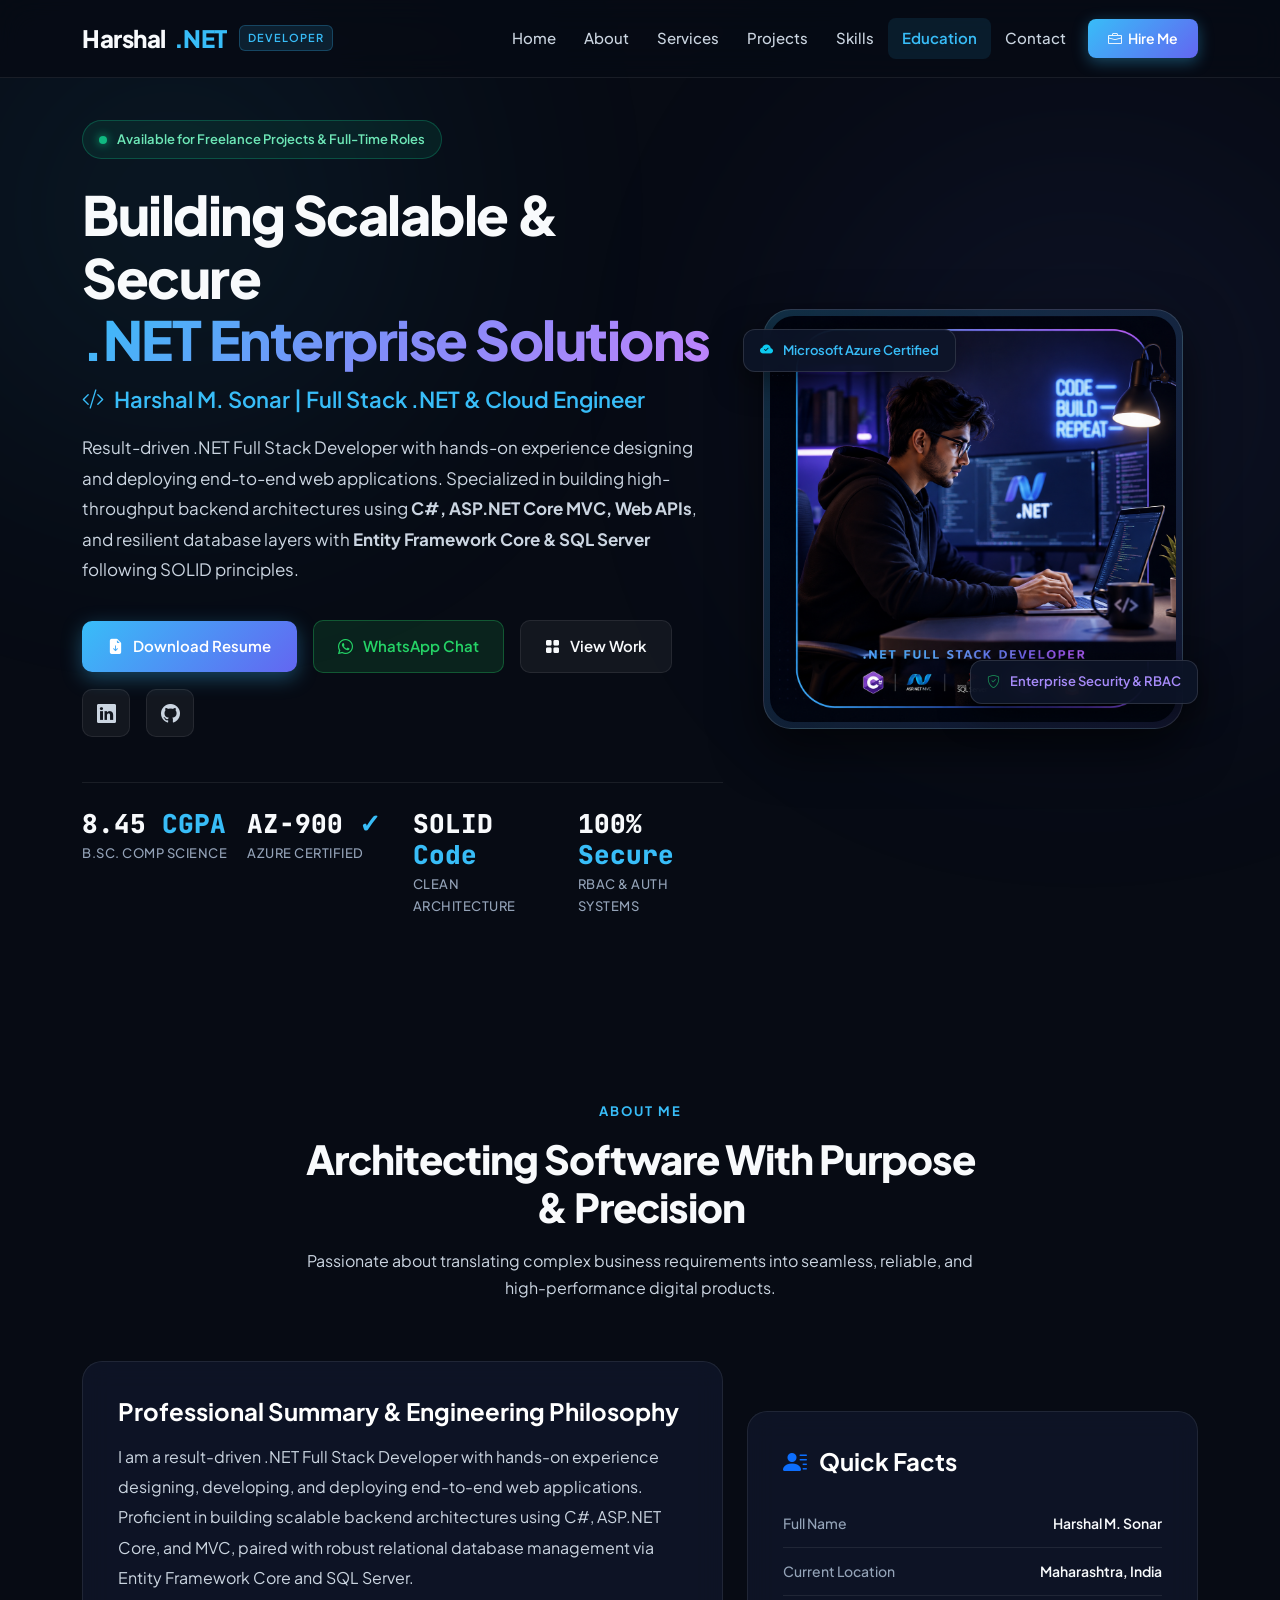
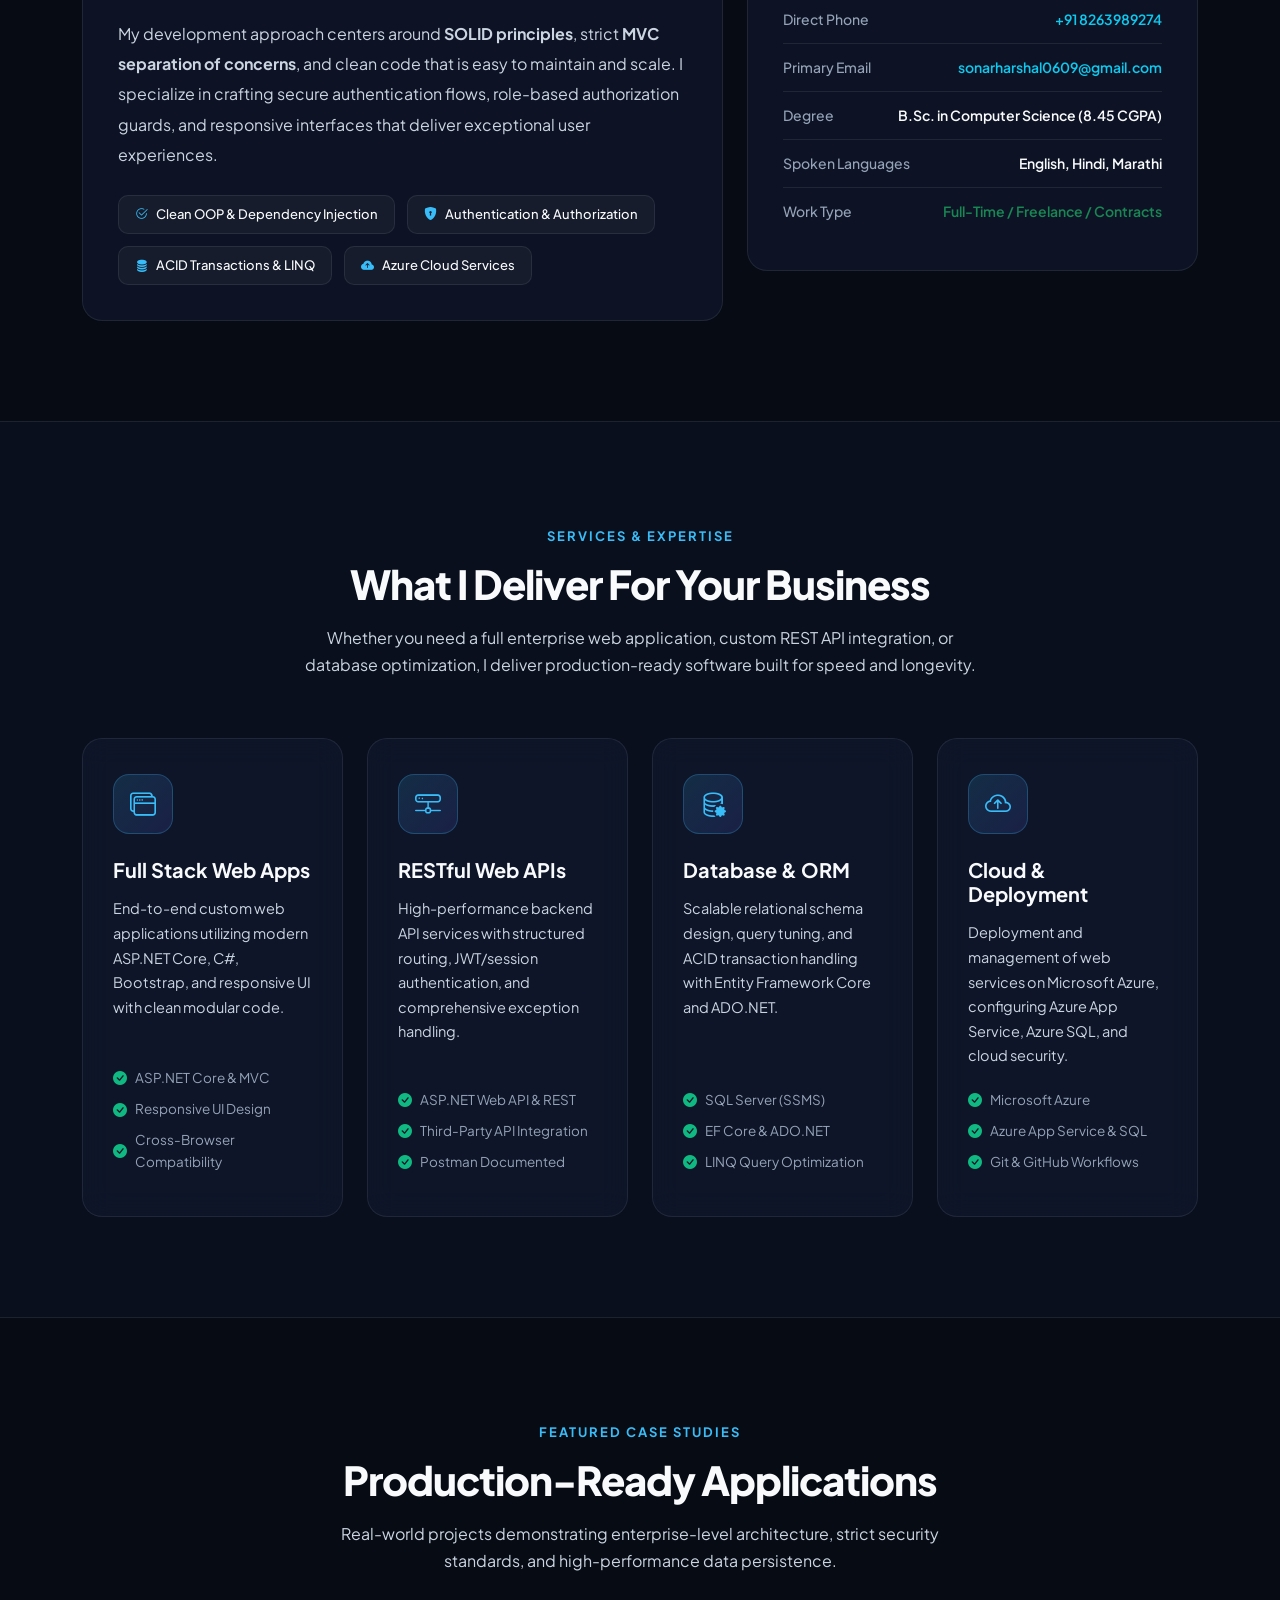
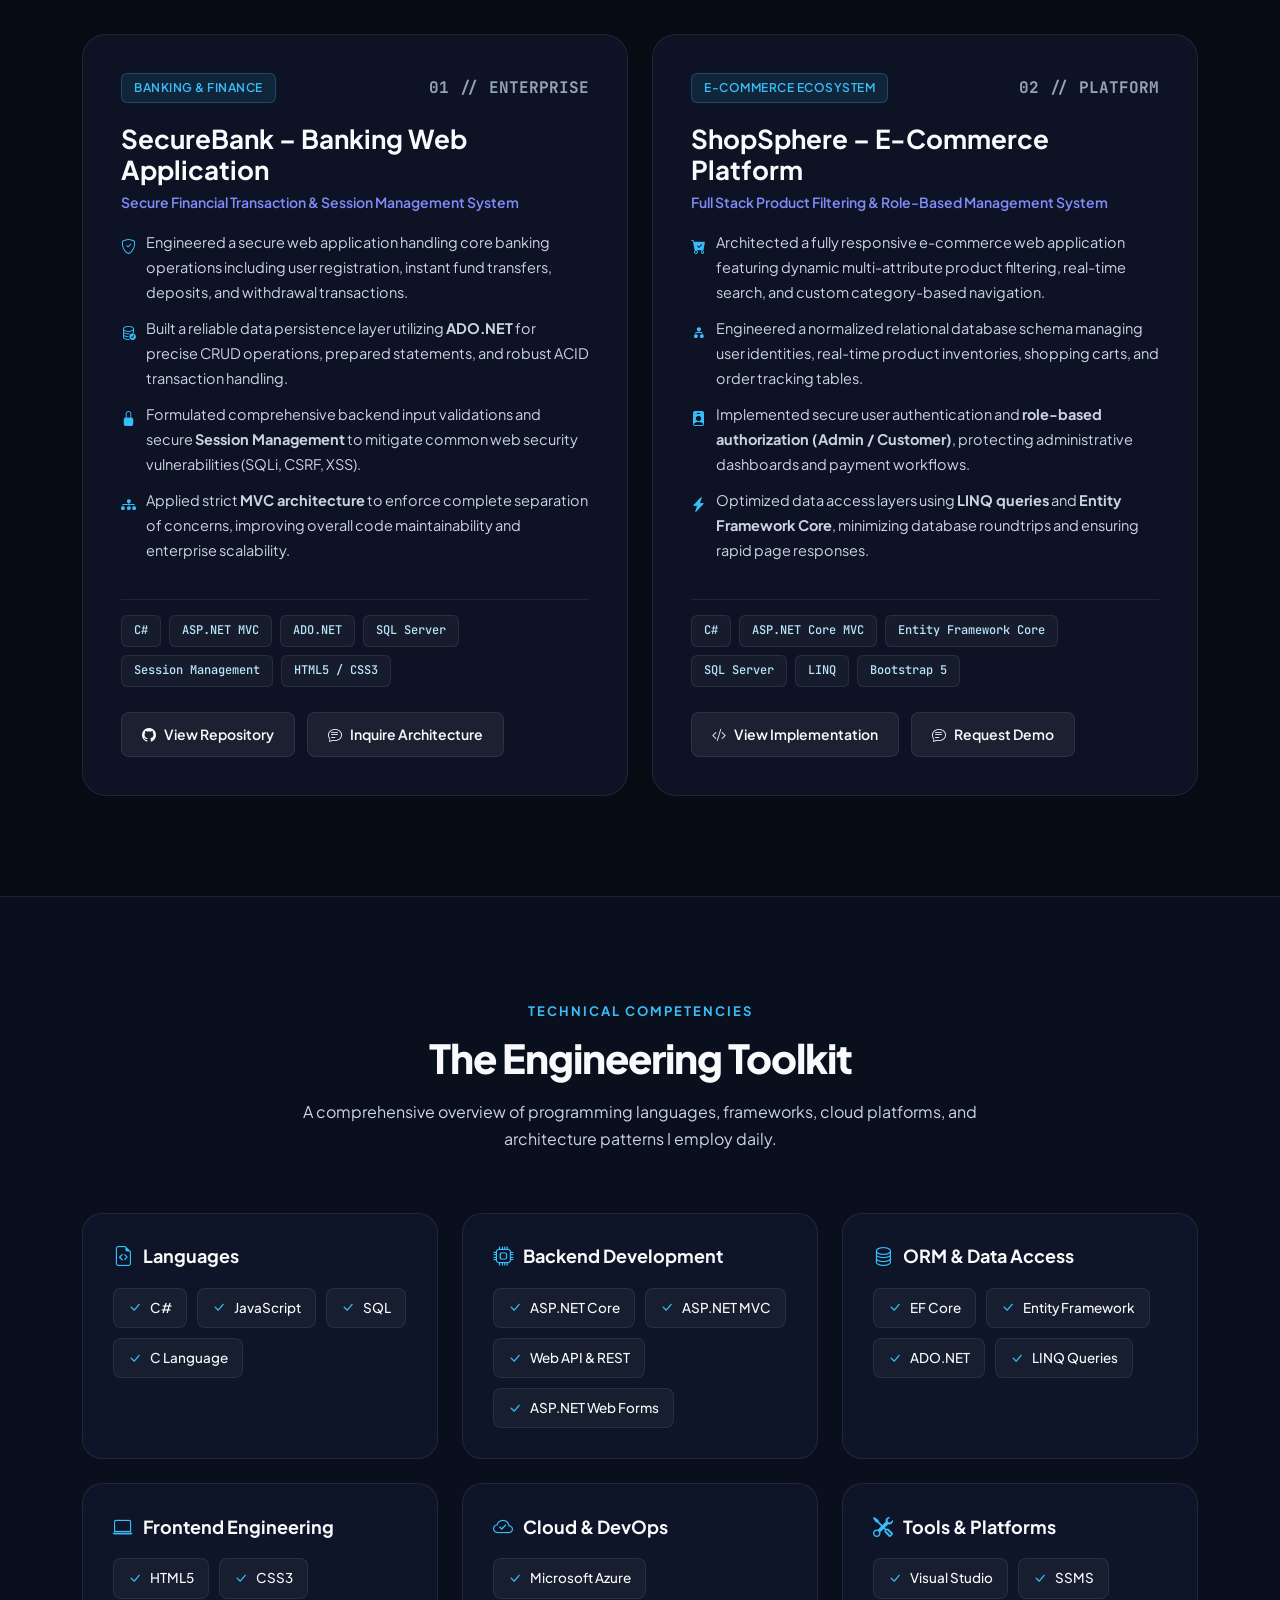
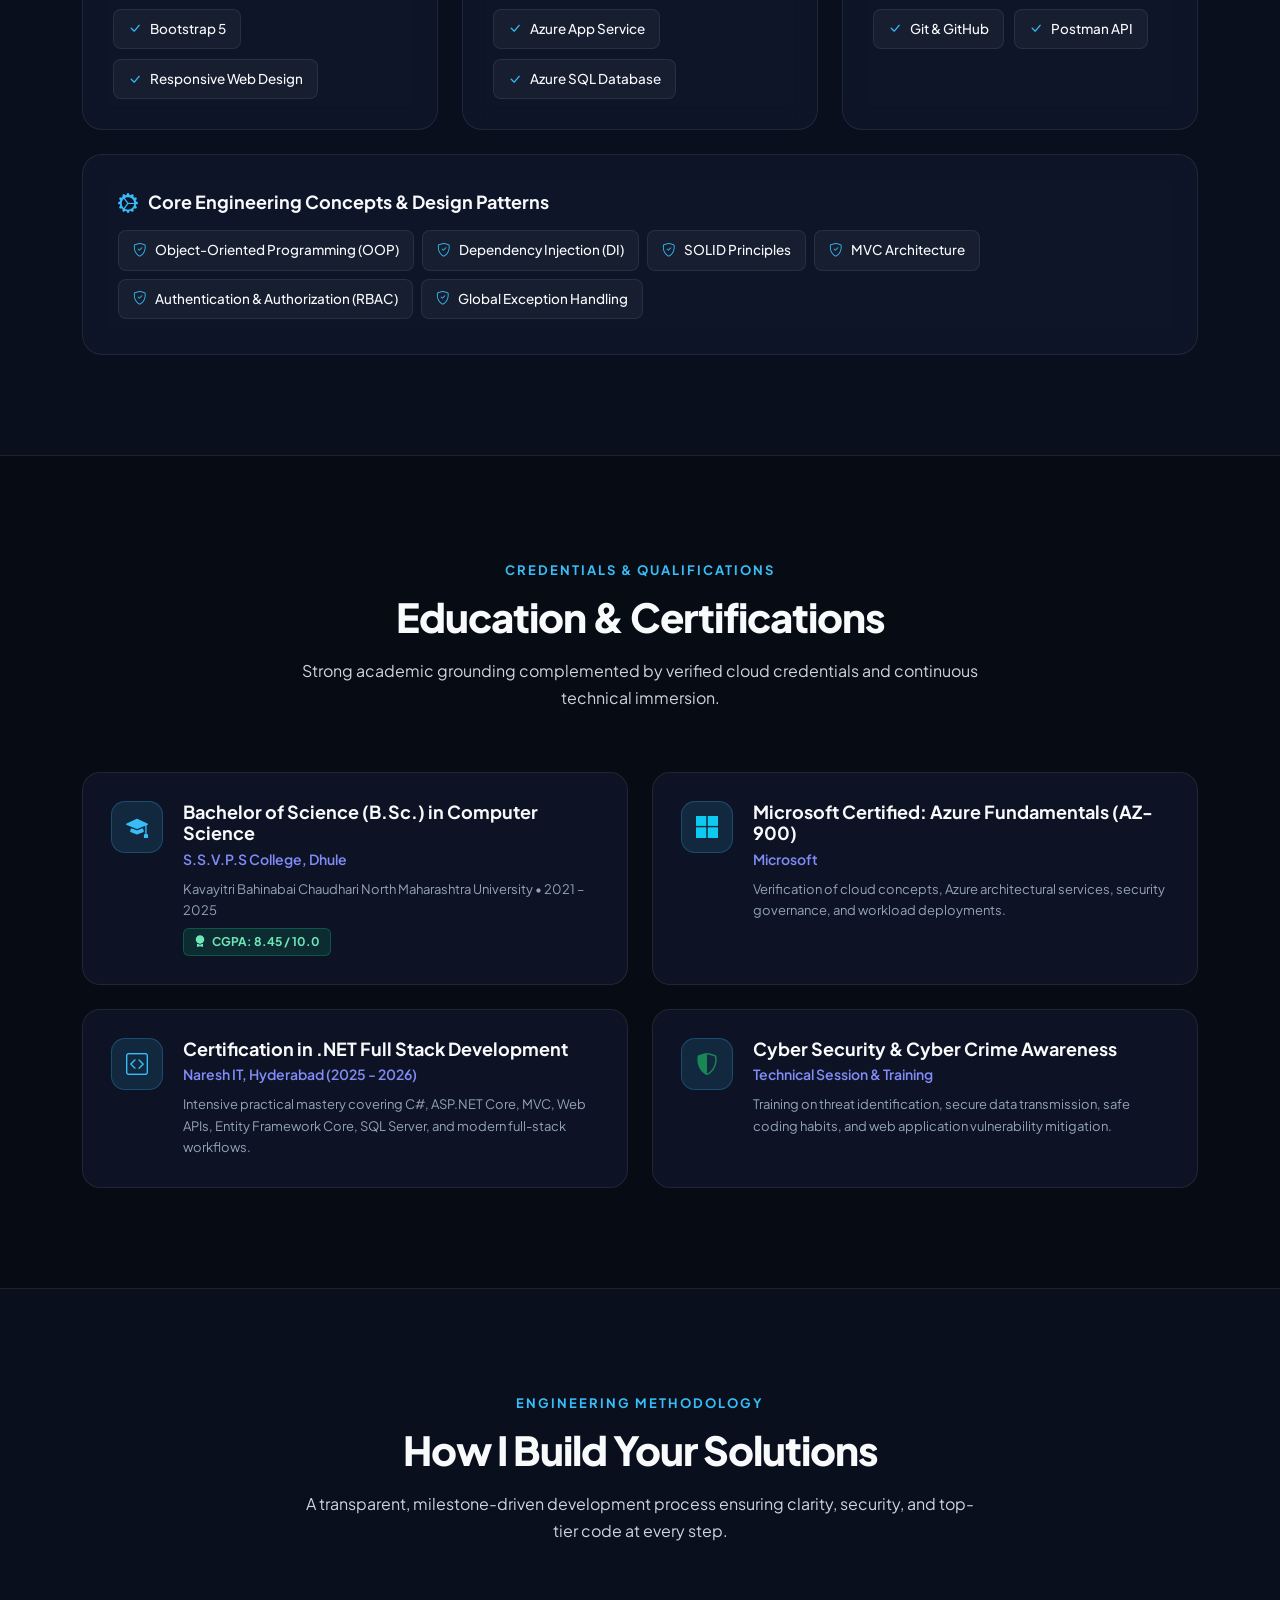
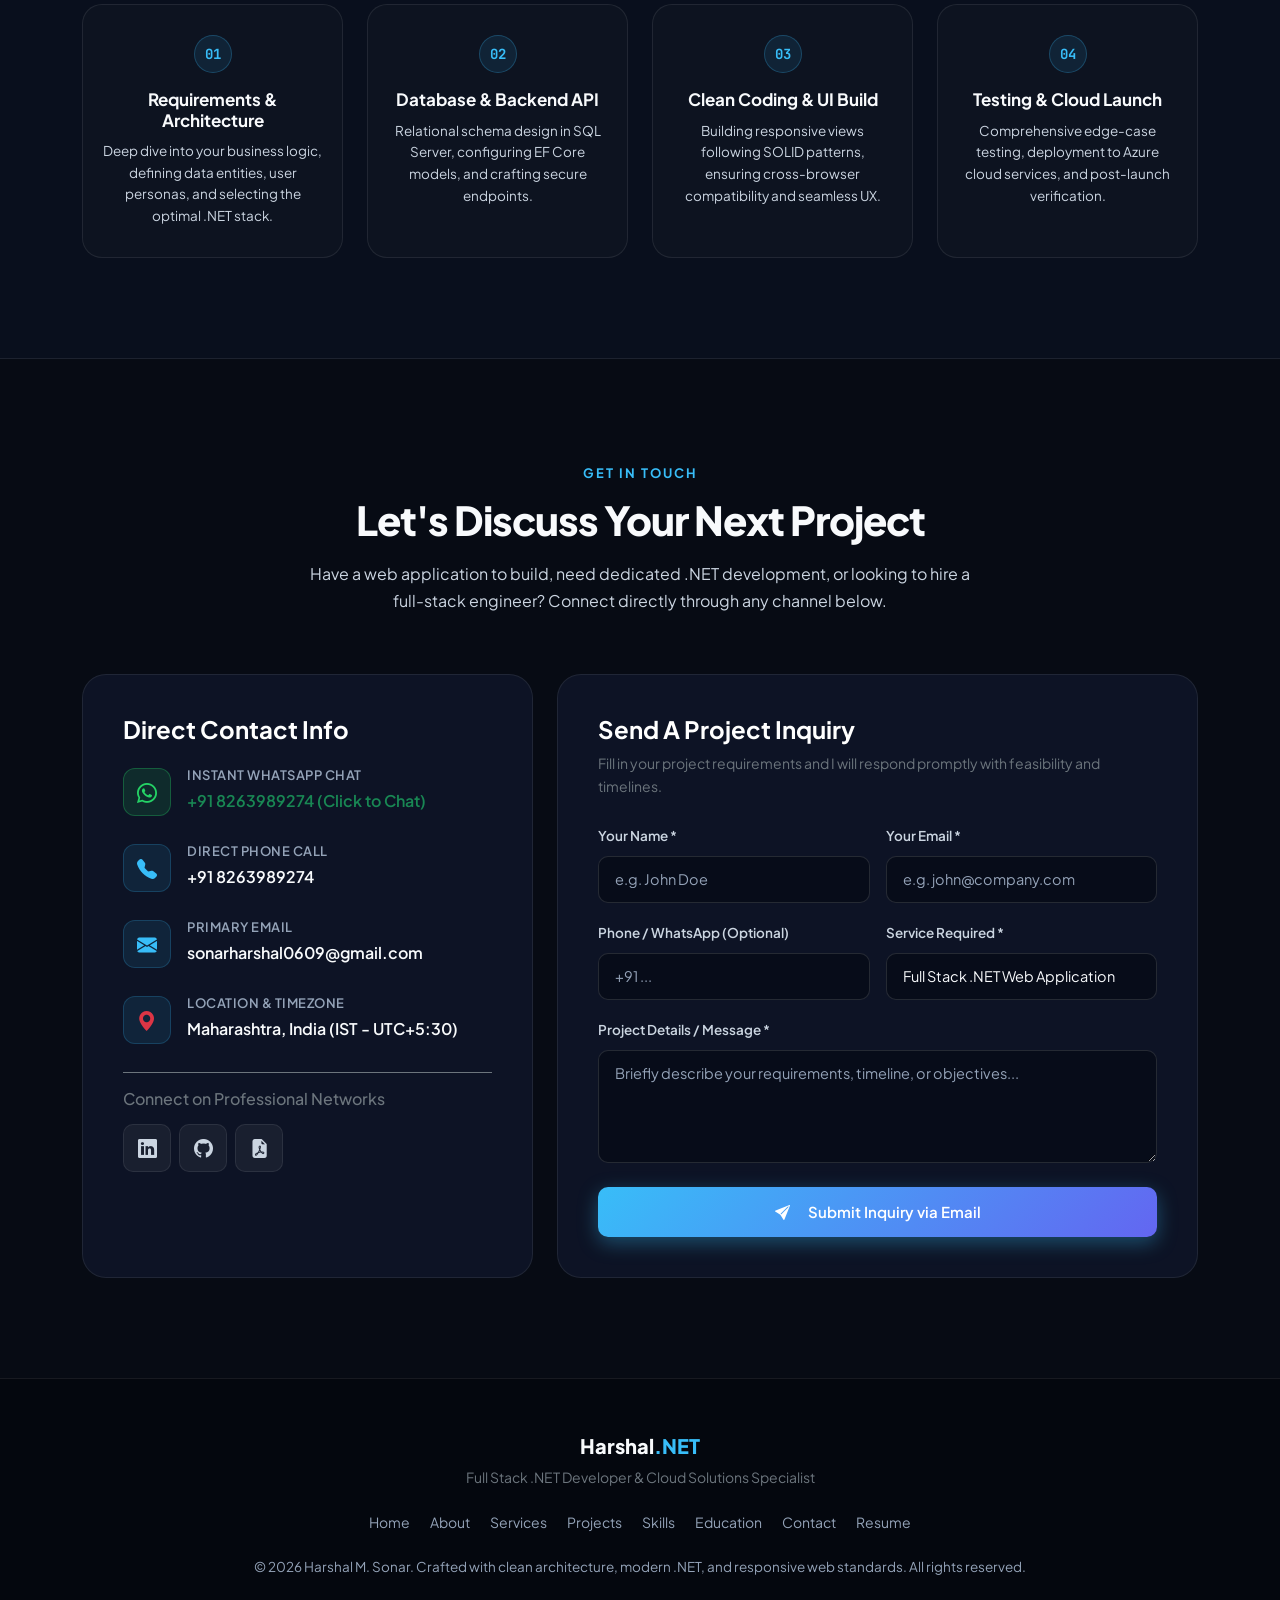
==== index.html @ 9b37abc1 "Production release: 500/500 audit pass, SEO, OpenGraph cards, favicons, 404 page, and netlify config" ====
<!DOCTYPE html>
<html lang="en">

<head>
    <meta charset="UTF-8">
    <meta name="viewport" content="width=device-width, initial-scale=1.0">
    <meta name="description" content="Harshal Sonar - Professional .NET Full Stack Developer &amp; Cloud Engineer. Specializing in ASP.NET Core, C#, Azure, SQL Server, and custom scalable enterprise web applications.">
    <meta name="keywords" content="Harshal Sonar, .NET Developer, ASP.NET Core, Full Stack Developer, C#, Azure, SQL Server, Freelance Developer India, Enterprise Web Solutions">
    <meta name="author" content="Harshal M. Sonar">
    <link rel="canonical" href="https://harshalsonar-portfolio.netlify.app/">

    <!-- Favicon -->
    <link rel="icon" type="image/svg+xml" href="favicon.svg">
    <link rel="shortcut icon" href="favicon.ico">

    <!-- Open Graph / Facebook / LinkedIn / WhatsApp Social Previews -->
    <meta property="og:type" content="website">
    <meta property="og:url" content="https://harshalsonar-portfolio.netlify.app/">
    <meta property="og:title" content="Harshal Sonar | .NET Full Stack Engineer &amp; Cloud Solutions">
    <meta property="og:description" content="Result-driven .NET Full Stack Developer specializing in C#, ASP.NET Core MVC, Azure, SQL Server, and enterprise web solutions.">
    <meta property="og:image" content="My_Image.png">

    <!-- Twitter Card -->
    <meta name="twitter:card" content="summary_large_image">
    <meta name="twitter:title" content="Harshal Sonar | .NET Full Stack Engineer">
    <meta name="twitter:description" content="Result-driven .NET Full Stack Developer specializing in C#, ASP.NET Core MVC, Azure, SQL Server, and enterprise web solutions.">
    <meta name="twitter:image" content="My_Image.png">

    <title>Harshal Sonar | .NET Full Stack Engineer &amp; Enterprise Solutions</title>

    <!-- Google Fonts Preconnect -->
    <link rel="preconnect" href="https://fonts.googleapis.com">
    <link rel="preconnect" href="https://fonts.gstatic.com" crossorigin>
    <link href="https://fonts.googleapis.com/css2?family=Plus+Jakarta+Sans:wght@300;400;500;600;700;800&family=JetBrains+Mono:wght@400;500;600&display=swap" rel="stylesheet">

    <!-- Bootstrap 5.3.3 CSS -->
    <link href="https://cdn.jsdelivr.net/npm/bootstrap@5.3.3/dist/css/bootstrap.min.css" rel="stylesheet">

    <!-- Bootstrap Icons -->
    <link rel="stylesheet" href="https://cdn.jsdelivr.net/npm/bootstrap-icons@1.11.3/font/bootstrap-icons.min.css">

    <!-- Custom High-End Portfolio Stylesheet -->
    <link rel="stylesheet" href="style.css">
</head>

<body data-bs-spy="scroll" data-bs-target="#navbarNav" data-bs-offset="100" tabindex="0">

    <!-- Ambient Glowing Lights Background -->
    <div class="ambient-glow ambient-glow-1"></div>
    <div class="ambient-glow ambient-glow-2"></div>

    <!-- =======================================================================
         Navigation Bar
         ======================================================================= -->
    <nav class="navbar navbar-expand-lg fixed-top custom-navbar" data-bs-theme="dark">
        <div class="container">

            <a class="logo-text" href="#home">
                Harshal<span>.NET</span>
                <span class="logo-badge">Developer</span>
            </a>

            <button type="button" class="navbar-toggler" data-bs-toggle="collapse"
                data-bs-target="#navbarNav" aria-controls="navbarNav" aria-expanded="false"
                aria-label="Toggle navigation">
                <span class="navbar-toggler-icon"></span>
            </button>

            <div id="navbarNav" class="collapse navbar-collapse">
                <ul class="navbar-nav ms-auto align-items-lg-center text-center">
                    <li class="nav-item">
                        <a class="nav-link active" href="#home">Home</a>
                    </li>
                    <li class="nav-item">
                        <a class="nav-link" href="#about">About</a>
                    </li>
                    <li class="nav-item">
                        <a class="nav-link" href="#services">Services</a>
                    </li>
                    <li class="nav-item">
                        <a class="nav-link" href="#projects">Projects</a>
                    </li>
                    <li class="nav-item">
                        <a class="nav-link" href="#skills">Skills</a>
                    </li>
                    <li class="nav-item">
                        <a class="nav-link" href="#credentials">Education</a>
                    </li>
                    <li class="nav-item">
                        <a class="nav-link" href="#contact">Contact</a>
                    </li>
                    <li class="nav-item ms-lg-2 mt-2 mt-lg-0">
                        <a class="nav-btn-hire" href="#contact">
                            <i class="bi bi-briefcase me-1"></i> Hire Me
                        </a>
                    </li>
                </ul>
            </div>

        </div>
    </nav>


    <!-- =======================================================================
         Hero Section
         ======================================================================= -->
    <section id="home" class="hero-section">
        <div class="container">
            <div class="row align-items-center">

                <div class="col-lg-7">

                    <!-- Live Availability Badge -->
                    <div class="badge-status">
                        <span class="pulse-dot"></span>
                        Available for Freelance Projects &amp; Full-Time Roles
                    </div>

                    <h1 class="hero-title">
                        Building Scalable &amp; Secure <br>
                        <span class="gradient-text">.NET Enterprise Solutions</span>
                    </h1>

                    <h2 class="hero-subtitle">
                        <i class="bi bi-code-slash"></i> Harshal M. Sonar | Full Stack .NET &amp; Cloud Engineer
                    </h2>

                    <p class="hero-description">
                        Result-driven .NET Full Stack Developer with hands-on experience designing and deploying 
                        end-to-end web applications. Specialized in building high-throughput backend architectures 
                        using <strong>C#, ASP.NET Core MVC, Web APIs</strong>, and resilient database layers with 
                        <strong>Entity Framework Core &amp; SQL Server</strong> following SOLID principles.
                    </p>

                    <!-- Call To Action Action Bar -->
                    <div class="hero-buttons">
                        <a href="Harshal_Sonar_Resume.pdf" download="Harshal_Sonar_Resume.pdf" class="btn-primary-custom">
                            <i class="bi bi-file-earmark-arrow-down-fill"></i>
                            Download Resume
                        </a>

                        <a href="https://wa.me/918263989274?text=Hi%20Harshal,%20I%20would%20like%20to%20discuss%20a%20project"
                            target="_blank" rel="noopener noreferrer" class="btn-whatsapp-custom">
                            <i class="bi bi-whatsapp"></i>
                            WhatsApp Chat
                        </a>

                        <a href="#projects" class="btn-secondary-custom">
                            <i class="bi bi-grid-fill"></i>
                            View Work
                        </a>

                        <!-- Social Quick Connects -->
                        <a href="https://www.linkedin.com/in/harshal-sonar-a0a4302a2"
                            target="_blank" rel="noopener noreferrer" class="social-btn" aria-label="LinkedIn Profile">
                            <i class="bi bi-linkedin"></i>
                        </a>

                        <a href="https://github.com/banksystembg/BankSystem?tab=readme-ov-file"
                            target="_blank" rel="noopener noreferrer" class="social-btn" aria-label="GitHub Profile">
                            <i class="bi bi-github"></i>
                        </a>
                    </div>

                    <!-- Metrics / Quick Highlights -->
                    <div class="metrics-row">
                        <div class="metric-item">
                            <h3>8.45 <span>CGPA</span></h3>
                            <p>B.Sc. Comp Science</p>
                        </div>
                        <div class="metric-item">
                            <h3>AZ-900 <span>✓</span></h3>
                            <p>Azure Certified</p>
                        </div>
                        <div class="metric-item">
                            <h3>SOLID <span>Code</span></h3>
                            <p>Clean Architecture</p>
                        </div>
                        <div class="metric-item">
                            <h3>100% <span>Secure</span></h3>
                            <p>RBAC &amp; Auth Systems</p>
                        </div>
                    </div>

                </div>

                <!-- Profile Card & Interactive Tech Badges -->
                <div class="col-lg-5 text-center">
                    <div class="hero-visual-card">
                        
                        <!-- Floating Tech Tags -->
                        <div class="floating-pill pill-1">
                            <i class="bi bi-cloud-check-fill text-info"></i>
                            <span>Microsoft Azure Certified</span>
                        </div>

                        <div class="floating-pill pill-2">
                            <i class="bi bi-shield-check text-success"></i>
                            <span>Enterprise Security &amp; RBAC</span>
                        </div>

                        <div class="profile-frame">
                            <img src="My_Image.png" class="profile-img" alt="Harshal M. Sonar - .NET Developer Profile Photo">
                        </div>

                    </div>
                </div>

            </div>
        </div>
    </section>


    <!-- =======================================================================
         About Section
         ======================================================================= -->
    <section id="about" class="section-space">
        <div class="container">

            <div class="section-header">
                <span class="section-tag">About Me</span>
                <h2 class="section-title">Architecting Software With Purpose &amp; Precision</h2>
                <p class="section-subtitle">
                    Passionate about translating complex business requirements into seamless, reliable, and high-performance digital products.
                </p>
            </div>

            <div class="row g-4 align-items-center">

                <div class="col-lg-7">
                    <div class="glass-card">
                        <h3 class="h4 text-white mb-3 fw-bold">
                            Professional Summary &amp; Engineering Philosophy
                        </h3>
                        <p class="about-text">
                            I am a result-driven .NET Full Stack Developer with hands-on experience designing, developing, and deploying end-to-end web applications. 
                            Proficient in building scalable backend architectures using C#, ASP.NET Core, and MVC, paired with robust relational database management via Entity Framework Core and SQL Server.
                        </p>
                        <p class="about-text mb-4">
                            My development approach centers around <strong>SOLID principles</strong>, strict <strong>MVC separation of concerns</strong>, and clean code that is easy to maintain and scale. I specialize in crafting secure authentication flows, role-based authorization guards, and responsive interfaces that deliver exceptional user experiences.
                        </p>

                        <div class="highlight-badge-row">
                            <span class="highlight-badge"><i class="bi bi-check2-circle"></i> Clean OOP &amp; Dependency Injection</span>
                            <span class="highlight-badge"><i class="bi bi-shield-lock-fill"></i> Authentication &amp; Authorization</span>
                            <span class="highlight-badge"><i class="bi bi-database-fill"></i> ACID Transactions &amp; LINQ</span>
                            <span class="highlight-badge"><i class="bi bi-cloud-arrow-up-fill"></i> Azure Cloud Services</span>
                        </div>
                    </div>
                </div>

                <div class="col-lg-5">
                    <div class="glass-card">
                        <h4 class="text-white mb-4 fw-bold">
                            <i class="bi bi-person-lines-fill text-primary me-2"></i> Quick Facts
                        </h4>

                        <div class="info-item">
                            <span class="info-label">Full Name</span>
                            <span class="info-value">Harshal M. Sonar</span>
                        </div>
                        <div class="info-item">
                            <span class="info-label">Current Location</span>
                            <span class="info-value">Maharashtra, India</span>
                        </div>
                        <div class="info-item">
                            <span class="info-label">Direct Phone</span>
                            <span class="info-value"><a href="tel:+918263989274" class="text-decoration-none text-info">+91 8263989274</a></span>
                        </div>
                        <div class="info-item">
                            <span class="info-label">Primary Email</span>
                            <span class="info-value"><a href="mailto:sonarharshal0609@gmail.com" class="text-decoration-none text-info">sonarharshal0609@gmail.com</a></span>
                        </div>
                        <div class="info-item">
                            <span class="info-label">Degree</span>
                            <span class="info-value">B.Sc. in Computer Science (8.45 CGPA)</span>
                        </div>
                        <div class="info-item">
                            <span class="info-label">Spoken Languages</span>
                            <span class="info-value">English, Hindi, Marathi</span>
                        </div>
                        <div class="info-item">
                            <span class="info-label">Work Type</span>
                            <span class="info-value text-success">Full-Time / Freelance / Contracts</span>
                        </div>

                    </div>
                </div>

            </div>

        </div>
    </section>


    <!-- =======================================================================
         Services / Freelance Business Offerings
         ======================================================================= -->
    <section id="services" class="section-space dark-section">
        <div class="container">

            <div class="section-header">
                <span class="section-tag">Services &amp; Expertise</span>
                <h2 class="section-title">What I Deliver For Your Business</h2>
                <p class="section-subtitle">
                    Whether you need a full enterprise web application, custom REST API integration, or database optimization, I deliver production-ready software built for speed and longevity.
                </p>
            </div>

            <div class="row g-4">

                <!-- Service 1 -->
                <div class="col-md-6 col-lg-3">
                    <div class="service-card">
                        <div class="service-icon-box">
                            <i class="bi bi-window-stack"></i>
                        </div>
                        <h3 class="service-title">Full Stack Web Apps</h3>
                        <p class="service-desc">
                            End-to-end custom web applications utilizing modern ASP.NET Core, C#, Bootstrap, and responsive UI with clean modular code.
                        </p>
                        <ul class="service-features">
                            <li><i class="bi bi-check-circle-fill"></i> ASP.NET Core &amp; MVC</li>
                            <li><i class="bi bi-check-circle-fill"></i> Responsive UI Design</li>
                            <li><i class="bi bi-check-circle-fill"></i> Cross-Browser Compatibility</li>
                        </ul>
                    </div>
                </div>

                <!-- Service 2 -->
                <div class="col-md-6 col-lg-3">
                    <div class="service-card">
                        <div class="service-icon-box">
                            <i class="bi bi-hdd-network"></i>
                        </div>
                        <h3 class="service-title">RESTful Web APIs</h3>
                        <p class="service-desc">
                            High-performance backend API services with structured routing, JWT/session authentication, and comprehensive exception handling.
                        </p>
                        <ul class="service-features">
                            <li><i class="bi bi-check-circle-fill"></i> ASP.NET Web API &amp; REST</li>
                            <li><i class="bi bi-check-circle-fill"></i> Third-Party API Integration</li>
                            <li><i class="bi bi-check-circle-fill"></i> Postman Documented</li>
                        </ul>
                    </div>
                </div>

                <!-- Service 3 -->
                <div class="col-md-6 col-lg-3">
                    <div class="service-card">
                        <div class="service-icon-box">
                            <i class="bi bi-database-gear"></i>
                        </div>
                        <h3 class="service-title">Database &amp; ORM</h3>
                        <p class="service-desc">
                            Scalable relational schema design, query tuning, and ACID transaction handling with Entity Framework Core and ADO.NET.
                        </p>
                        <ul class="service-features">
                            <li><i class="bi bi-check-circle-fill"></i> SQL Server (SSMS)</li>
                            <li><i class="bi bi-check-circle-fill"></i> EF Core &amp; ADO.NET</li>
                            <li><i class="bi bi-check-circle-fill"></i> LINQ Query Optimization</li>
                        </ul>
                    </div>
                </div>

                <!-- Service 4 -->
                <div class="col-md-6 col-lg-3">
                    <div class="service-card">
                        <div class="service-icon-box">
                            <i class="bi bi-cloud-arrow-up"></i>
                        </div>
                        <h3 class="service-title">Cloud &amp; Deployment</h3>
                        <p class="service-desc">
                            Deployment and management of web services on Microsoft Azure, configuring Azure App Service, Azure SQL, and cloud security.
                        </p>
                        <ul class="service-features">
                            <li><i class="bi bi-check-circle-fill"></i> Microsoft Azure</li>
                            <li><i class="bi bi-check-circle-fill"></i> Azure App Service &amp; SQL</li>
                            <li><i class="bi bi-check-circle-fill"></i> Git &amp; GitHub Workflows</li>
                        </ul>
                    </div>
                </div>

            </div>

        </div>
    </section>


    <!-- =======================================================================
         Featured Projects (Case Studies)
         ======================================================================= -->
    <section id="projects" class="section-space">
        <div class="container">

            <div class="section-header">
                <span class="section-tag">Featured Case Studies</span>
                <h2 class="section-title">Production-Ready Applications</h2>
                <p class="section-subtitle">
                    Real-world projects demonstrating enterprise-level architecture, strict security standards, and high-performance data persistence.
                </p>
            </div>

            <div class="row g-4">

                <!-- Project 1: SecureBank -->
                <div class="col-lg-6">
                    <div class="project-card">

                        <div class="project-header-row">
                            <span class="project-tag-badge">Banking &amp; Finance</span>
                            <span class="project-number">01 // ENTERPRISE</span>
                        </div>

                        <h3 class="project-title">SecureBank – Banking Web Application</h3>
                        <div class="project-client-type">Secure Financial Transaction &amp; Session Management System</div>

                        <ul class="project-bullets">
                            <li>
                                <i class="bi bi-shield-check"></i>
                                <span>Engineered a secure web application handling core banking operations including user registration, instant fund transfers, deposits, and withdrawal transactions.</span>
                            </li>
                            <li>
                                <i class="bi bi-database-check"></i>
                                <span>Built a reliable data persistence layer utilizing <strong>ADO.NET</strong> for precise CRUD operations, prepared statements, and robust ACID transaction handling.</span>
                            </li>
                            <li>
                                <i class="bi bi-lock-fill"></i>
                                <span>Formulated comprehensive backend input validations and secure <strong>Session Management</strong> to mitigate common web security vulnerabilities (SQLi, CSRF, XSS).</span>
                            </li>
                            <li>
                                <i class="bi bi-diagram-3-fill"></i>
                                <span>Applied strict <strong>MVC architecture</strong> to enforce complete separation of concerns, improving overall code maintainability and enterprise scalability.</span>
                            </li>
                        </ul>

                        <div class="tech-stack-row">
                            <span class="tech-tag">C#</span>
                            <span class="tech-tag">ASP.NET MVC</span>
                            <span class="tech-tag">ADO.NET</span>
                            <span class="tech-tag">SQL Server</span>
                            <span class="tech-tag">Session Management</span>
                            <span class="tech-tag">HTML5 / CSS3</span>
                        </div>

                        <div class="project-actions">
                            <a href="https://github.com/banksystembg/BankSystem?tab=readme-ov-file" target="_blank" rel="noopener noreferrer" class="btn-project-link">
                                <i class="bi bi-github"></i> View Repository
                            </a>
                            <a href="#contact" class="btn-project-link">
                                <i class="bi bi-chat-text"></i> Inquire Architecture
                            </a>
                        </div>

                    </div>
                </div>

                <!-- Project 2: ShopSphere -->
                <div class="col-lg-6">
                    <div class="project-card">

                        <div class="project-header-row">
                            <span class="project-tag-badge">E-Commerce Ecosystem</span>
                            <span class="project-number">02 // PLATFORM</span>
                        </div>

                        <h3 class="project-title">ShopSphere – E-Commerce Platform</h3>
                        <div class="project-client-type">Full Stack Product Filtering &amp; Role-Based Management System</div>

                        <ul class="project-bullets">
                            <li>
                                <i class="bi bi-cart-check-fill"></i>
                                <span>Architected a fully responsive e-commerce web application featuring dynamic multi-attribute product filtering, real-time search, and custom category-based navigation.</span>
                            </li>
                            <li>
                                <i class="bi bi-diagram-2-fill"></i>
                                <span>Engineered a normalized relational database schema managing user identities, real-time product inventories, shopping carts, and order tracking tables.</span>
                            </li>
                            <li>
                                <i class="bi bi-person-badge-fill"></i>
                                <span>Implemented secure user authentication and <strong>role-based authorization (Admin / Customer)</strong>, protecting administrative dashboards and payment workflows.</span>
                            </li>
                            <li>
                                <i class="bi bi-lightning-charge-fill"></i>
                                <span>Optimized data access layers using <strong>LINQ queries</strong> and <strong>Entity Framework Core</strong>, minimizing database roundtrips and ensuring rapid page responses.</span>
                            </li>
                        </ul>

                        <div class="tech-stack-row">
                            <span class="tech-tag">C#</span>
                            <span class="tech-tag">ASP.NET Core MVC</span>
                            <span class="tech-tag">Entity Framework Core</span>
                            <span class="tech-tag">SQL Server</span>
                            <span class="tech-tag">LINQ</span>
                            <span class="tech-tag">Bootstrap 5</span>
                        </div>

                        <div class="project-actions">
                            <a href="https://github.com/banksystembg/BankSystem?tab=readme-ov-file" target="_blank" rel="noopener noreferrer" class="btn-project-link">
                                <i class="bi bi-code-slash"></i> View Implementation
                            </a>
                            <a href="#contact" class="btn-project-link">
                                <i class="bi bi-chat-text"></i> Request Demo
                            </a>
                        </div>

                    </div>
                </div>

            </div>

        </div>
    </section>


    <!-- =======================================================================
         Technical Skills Ecosystem
         ======================================================================= -->
    <section id="skills" class="section-space dark-section">
        <div class="container">

            <div class="section-header">
                <span class="section-tag">Technical Competencies</span>
                <h2 class="section-title">The Engineering Toolkit</h2>
                <p class="section-subtitle">
                    A comprehensive overview of programming languages, frameworks, cloud platforms, and architecture patterns I employ daily.
                </p>
            </div>

            <div class="row g-4">

                <!-- 1. Languages -->
                <div class="col-md-6 col-lg-4">
                    <div class="skill-category-card">
                        <h3 class="skill-category-title">
                            <i class="bi bi-file-earmark-code"></i> Languages
                        </h3>
                        <div class="skill-badges-container">
                            <span class="skill-pill"><i class="bi bi-check-lg"></i> C#</span>
                            <span class="skill-pill"><i class="bi bi-check-lg"></i> JavaScript</span>
                            <span class="skill-pill"><i class="bi bi-check-lg"></i> SQL</span>
                            <span class="skill-pill"><i class="bi bi-check-lg"></i> C Language</span>
                        </div>
                    </div>
                </div>

                <!-- 2. Backend Development -->
                <div class="col-md-6 col-lg-4">
                    <div class="skill-category-card">
                        <h3 class="skill-category-title">
                            <i class="bi bi-cpu"></i> Backend Development
                        </h3>
                        <div class="skill-badges-container">
                            <span class="skill-pill"><i class="bi bi-check-lg"></i> ASP.NET Core</span>
                            <span class="skill-pill"><i class="bi bi-check-lg"></i> ASP.NET MVC</span>
                            <span class="skill-pill"><i class="bi bi-check-lg"></i> Web API &amp; REST</span>
                            <span class="skill-pill"><i class="bi bi-check-lg"></i> ASP.NET Web Forms</span>
                        </div>
                    </div>
                </div>

                <!-- 3. ORM & Data Access -->
                <div class="col-md-6 col-lg-4">
                    <div class="skill-category-card">
                        <h3 class="skill-category-title">
                            <i class="bi bi-database"></i> ORM &amp; Data Access
                        </h3>
                        <div class="skill-badges-container">
                            <span class="skill-pill"><i class="bi bi-check-lg"></i> EF Core</span>
                            <span class="skill-pill"><i class="bi bi-check-lg"></i> Entity Framework</span>
                            <span class="skill-pill"><i class="bi bi-check-lg"></i> ADO.NET</span>
                            <span class="skill-pill"><i class="bi bi-check-lg"></i> LINQ Queries</span>
                        </div>
                    </div>
                </div>

                <!-- 4. Frontend & Design -->
                <div class="col-md-6 col-lg-4">
                    <div class="skill-category-card">
                        <h3 class="skill-category-title">
                            <i class="bi bi-laptop"></i> Frontend Engineering
                        </h3>
                        <div class="skill-badges-container">
                            <span class="skill-pill"><i class="bi bi-check-lg"></i> HTML5</span>
                            <span class="skill-pill"><i class="bi bi-check-lg"></i> CSS3</span>
                            <span class="skill-pill"><i class="bi bi-check-lg"></i> Bootstrap 5</span>
                            <span class="skill-pill"><i class="bi bi-check-lg"></i> Responsive Web Design</span>
                        </div>
                    </div>
                </div>

                <!-- 5. Cloud & DevOps -->
                <div class="col-md-6 col-lg-4">
                    <div class="skill-category-card">
                        <h3 class="skill-category-title">
                            <i class="bi bi-cloud-check"></i> Cloud &amp; DevOps
                        </h3>
                        <div class="skill-badges-container">
                            <span class="skill-pill"><i class="bi bi-check-lg"></i> Microsoft Azure</span>
                            <span class="skill-pill"><i class="bi bi-check-lg"></i> Azure App Service</span>
                            <span class="skill-pill"><i class="bi bi-check-lg"></i> Azure SQL Database</span>
                        </div>
                    </div>
                </div>

                <!-- 6. Tools & Platforms -->
                <div class="col-md-6 col-lg-4">
                    <div class="skill-category-card">
                        <h3 class="skill-category-title">
                            <i class="bi bi-tools"></i> Tools &amp; Platforms
                        </h3>
                        <div class="skill-badges-container">
                            <span class="skill-pill"><i class="bi bi-check-lg"></i> Visual Studio</span>
                            <span class="skill-pill"><i class="bi bi-check-lg"></i> SSMS</span>
                            <span class="skill-pill"><i class="bi bi-check-lg"></i> Git &amp; GitHub</span>
                            <span class="skill-pill"><i class="bi bi-check-lg"></i> Postman API</span>
                        </div>
                    </div>
                </div>

                <!-- 7. Core Concepts Banner -->
                <div class="col-12">
                    <div class="glass-card">
                        <h3 class="skill-category-title mb-3">
                            <i class="bi bi-gear-wide-connected"></i> Core Engineering Concepts &amp; Design Patterns
                        </h3>
                        <div class="d-flex flex-wrap gap-2">
                            <span class="skill-pill"><i class="bi bi-shield-check"></i> Object-Oriented Programming (OOP)</span>
                            <span class="skill-pill"><i class="bi bi-shield-check"></i> Dependency Injection (DI)</span>
                            <span class="skill-pill"><i class="bi bi-shield-check"></i> SOLID Principles</span>
                            <span class="skill-pill"><i class="bi bi-shield-check"></i> MVC Architecture</span>
                            <span class="skill-pill"><i class="bi bi-shield-check"></i> Authentication &amp; Authorization (RBAC)</span>
                            <span class="skill-pill"><i class="bi bi-shield-check"></i> Global Exception Handling</span>
                        </div>
                    </div>
                </div>

            </div>

        </div>
    </section>


    <!-- =======================================================================
         Education & Certifications
         ======================================================================= -->
    <section id="credentials" class="section-space">
        <div class="container">

            <div class="section-header">
                <span class="section-tag">Credentials &amp; Qualifications</span>
                <h2 class="section-title">Education &amp; Certifications</h2>
                <p class="section-subtitle">
                    Strong academic grounding complemented by verified cloud credentials and continuous technical immersion.
                </p>
            </div>

            <div class="row g-4">

                <!-- Education -->
                <div class="col-lg-6">
                    <div class="credential-card">
                        <div class="credential-icon">
                            <i class="bi bi-mortarboard-fill"></i>
                        </div>
                        <div class="credential-content">
                            <h4>Bachelor of Science (B.Sc.) in Computer Science</h4>
                            <div class="credential-issuer">
                                S.S.V.P.S College, Dhule
                            </div>
                            <div class="credential-meta">
                                Kavayitri Bahinabai Chaudhari North Maharashtra University • 2021 – 2025
                            </div>
                            <span class="badge-cgpa">
                                <i class="bi bi-award-fill me-1"></i> CGPA: 8.45 / 10.0
                            </span>
                        </div>
                    </div>
                </div>

                <!-- Certification 1: Azure -->
                <div class="col-lg-6">
                    <div class="credential-card">
                        <div class="credential-icon">
                            <i class="bi bi-microsoft text-info"></i>
                        </div>
                        <div class="credential-content">
                            <h4>Microsoft Certified: Azure Fundamentals (AZ-900)</h4>
                            <div class="credential-issuer">
                                Microsoft
                            </div>
                            <div class="credential-meta">
                                Verification of cloud concepts, Azure architectural services, security governance, and workload deployments.
                            </div>
                        </div>
                    </div>
                </div>

                <!-- Certification 2: Naresh IT -->
                <div class="col-lg-6">
                    <div class="credential-card">
                        <div class="credential-icon">
                            <i class="bi bi-code-square"></i>
                        </div>
                        <div class="credential-content">
                            <h4>Certification in .NET Full Stack Development</h4>
                            <div class="credential-issuer">
                                Naresh IT, Hyderabad (2025 - 2026)
                            </div>
                            <div class="credential-meta">
                                Intensive practical mastery covering C#, ASP.NET Core, MVC, Web APIs, Entity Framework Core, SQL Server, and modern full-stack workflows.
                            </div>
                        </div>
                    </div>
                </div>

                <!-- Certification 3: Cyber Security -->
                <div class="col-lg-6">
                    <div class="credential-card">
                        <div class="credential-icon">
                            <i class="bi bi-shield-shaded text-success"></i>
                        </div>
                        <div class="credential-content">
                            <h4>Cyber Security &amp; Cyber Crime Awareness</h4>
                            <div class="credential-issuer">
                                Technical Session &amp; Training
                            </div>
                            <div class="credential-meta">
                                Training on threat identification, secure data transmission, safe coding habits, and web application vulnerability mitigation.
                            </div>
                        </div>
                    </div>
                </div>

            </div>

        </div>
    </section>


    <!-- =======================================================================
         Work Process / Why Choose Harshal
         ======================================================================= -->
    <section class="section-space dark-section">
        <div class="container">

            <div class="section-header">
                <span class="section-tag">Engineering Methodology</span>
                <h2 class="section-title">How I Build Your Solutions</h2>
                <p class="section-subtitle">
                    A transparent, milestone-driven development process ensuring clarity, security, and top-tier code at every step.
                </p>
            </div>

            <div class="row g-4">
                <div class="col-md-6 col-lg-3">
                    <div class="process-step-card">
                        <div class="step-num">01</div>
                        <h4 class="step-title">Requirements &amp; Architecture</h4>
                        <p class="step-desc">
                            Deep dive into your business logic, defining data entities, user personas, and selecting the optimal .NET stack.
                        </p>
                    </div>
                </div>

                <div class="col-md-6 col-lg-3">
                    <div class="process-step-card">
                        <div class="step-num">02</div>
                        <h4 class="step-title">Database &amp; Backend API</h4>
                        <p class="step-desc">
                            Relational schema design in SQL Server, configuring EF Core models, and crafting secure endpoints.
                        </p>
                    </div>
                </div>

                <div class="col-md-6 col-lg-3">
                    <div class="process-step-card">
                        <div class="step-num">03</div>
                        <h4 class="step-title">Clean Coding &amp; UI Build</h4>
                        <p class="step-desc">
                            Building responsive views following SOLID patterns, ensuring cross-browser compatibility and seamless UX.
                        </p>
                    </div>
                </div>

                <div class="col-md-6 col-lg-3">
                    <div class="process-step-card">
                        <div class="step-num">04</div>
                        <h4 class="step-title">Testing &amp; Cloud Launch</h4>
                        <p class="step-desc">
                            Comprehensive edge-case testing, deployment to Azure cloud services, and post-launch verification.
                        </p>
                    </div>
                </div>
            </div>

        </div>
    </section>


    <!-- =======================================================================
         Contact & Project Inquiry Section
         ======================================================================= -->
    <section id="contact" class="section-space">
        <div class="container">

            <div class="section-header">
                <span class="section-tag">Get In Touch</span>
                <h2 class="section-title">Let's Discuss Your Next Project</h2>
                <p class="section-subtitle">
                    Have a web application to build, need dedicated .NET development, or looking to hire a full-stack engineer? Connect directly through any channel below.
                </p>
            </div>

            <div class="row g-4">

                <!-- Left: Direct Channels & Fast WhatsApp Connect -->
                <div class="col-lg-5">
                    <div class="contact-info-panel">
                        <h3 class="h4 text-white fw-bold mb-4">Direct Contact Info</h3>

                        <!-- WhatsApp Instant Chat -->
                        <div class="contact-channel-item">
                            <div class="channel-icon whatsapp">
                                <i class="bi bi-whatsapp"></i>
                            </div>
                            <div class="channel-details">
                                <h5>Instant WhatsApp Chat</h5>
                                <a href="https://wa.me/918263989274?text=Hi%20Harshal,%20I%20would%20like%20to%20discuss%20a%20project"
                                   target="_blank" rel="noopener noreferrer" class="text-success">
                                    +91 8263989274 (Click to Chat)
                                </a>
                            </div>
                        </div>

                        <!-- Phone Call -->
                        <div class="contact-channel-item">
                            <div class="channel-icon">
                                <i class="bi bi-telephone-fill"></i>
                            </div>
                            <div class="channel-details">
                                <h5>Direct Phone Call</h5>
                                <a href="tel:+918263989274">+91 8263989274</a>
                            </div>
                        </div>

                        <!-- Email -->
                        <div class="contact-channel-item">
                            <div class="channel-icon">
                                <i class="bi bi-envelope-fill"></i>
                            </div>
                            <div class="channel-details">
                                <h5>Primary Email</h5>
                                <a href="mailto:sonarharshal0609@gmail.com">sonarharshal0609@gmail.com</a>
                            </div>
                        </div>

                        <!-- Location -->
                        <div class="contact-channel-item">
                            <div class="channel-icon">
                                <i class="bi bi-geo-alt-fill text-danger"></i>
                            </div>
                            <div class="channel-details">
                                <h5>Location &amp; Timezone</h5>
                                <p>Maharashtra, India (IST - UTC+5:30)</p>
                            </div>
                        </div>

                        <!-- Social Buttons -->
                        <div class="pt-3 border-top border-secondary">
                            <h5 class="text-secondary fs-6 mb-3">Connect on Professional Networks</h5>
                            <div class="d-flex gap-2">
                                <a href="https://www.linkedin.com/in/harshal-sonar-a0a4302a2"
                                    target="_blank" rel="noopener noreferrer" class="social-btn" aria-label="LinkedIn">
                                    <i class="bi bi-linkedin"></i>
                                </a>
                                <a href="https://github.com/banksystembg/BankSystem?tab=readme-ov-file"
                                    target="_blank" rel="noopener noreferrer" class="social-btn" aria-label="GitHub">
                                    <i class="bi bi-github"></i>
                                </a>
                                <a href="Harshal_Sonar_Resume.pdf" download="Harshal_Sonar_Resume.pdf" class="social-btn" aria-label="Resume">
                                    <i class="bi bi-file-earmark-pdf-fill"></i>
                                </a>
                            </div>
                        </div>

                    </div>
                </div>

                <!-- Right: Interactive Lead & Project Inquiry Form -->
                <div class="col-lg-7">
                    <div class="contact-form-card">
                        <h3 class="h4 text-white fw-bold mb-2">Send A Project Inquiry</h3>
                        <p class="text-secondary small mb-4">
                            Fill in your project requirements and I will respond promptly with feasibility and timelines.
                        </p>

                        <!-- Form Status Feedback Alert -->
                        <div id="formStatusAlert" class="form-status-alert"></div>

                        <form id="contactForm">
                            <div class="row g-3">
                                <div class="col-md-6">
                                    <label for="clientName" class="form-label">Your Name *</label>
                                    <input type="text" class="form-control" id="clientName" placeholder="e.g. John Doe" required>
                                </div>

                                <div class="col-md-6">
                                    <label for="clientEmail" class="form-label">Your Email *</label>
                                    <input type="email" class="form-control" id="clientEmail" placeholder="e.g. john@company.com" required>
                                </div>

                                <div class="col-md-6">
                                    <label for="clientPhone" class="form-label">Phone / WhatsApp (Optional)</label>
                                    <input type="tel" class="form-control" id="clientPhone" placeholder="+91 ...">
                                </div>

                                <div class="col-md-6">
                                    <label for="projectService" class="form-label">Service Required *</label>
                                    <select class="form-select" id="projectService" required>
                                        <option value="Full Stack .NET Web Application">Full Stack .NET Web Application</option>
                                        <option value="RESTful Web API Development">RESTful Web API Development</option>
                                        <option value="SQL Server / Database Optimization">SQL Server / Database Optimization</option>
                                        <option value="Cloud Deployment &amp; Azure Hosting">Cloud Deployment &amp; Azure Hosting</option>
                                        <option value="Full-Time Engineering Role">Full-Time Engineering Role</option>
                                        <option value="Freelance Consultation">Freelance Consultation</option>
                                    </select>
                                </div>

                                <div class="col-12">
                                    <label for="projectMessage" class="form-label">Project Details / Message *</label>
                                    <textarea class="form-control" id="projectMessage" rows="4" placeholder="Briefly describe your requirements, timeline, or objectives..." required></textarea>
                                </div>

                                <div class="col-12 mt-4">
                                    <button type="submit" class="btn-primary-custom w-100 justify-content-center">
                                        <i class="bi bi-send-fill me-2"></i> Submit Inquiry via Email
                                    </button>
                                </div>
                            </div>
                        </form>

                    </div>
                </div>

            </div>

        </div>
    </section>


    <!-- =======================================================================
         Footer
         ======================================================================= -->
    <footer class="footer-section">
        <div class="container text-center">

            <div class="footer-brand">
                Harshal<span>.NET</span>
            </div>
            <p class="text-secondary small mt-1 mb-3">
                Full Stack .NET Developer &amp; Cloud Solutions Specialist
            </p>

            <ul class="footer-nav">
                <li><a href="#home">Home</a></li>
                <li><a href="#about">About</a></li>
                <li><a href="#services">Services</a></li>
                <li><a href="#projects">Projects</a></li>
                <li><a href="#skills">Skills</a></li>
                <li><a href="#credentials">Education</a></li>
                <li><a href="#contact">Contact</a></li>
                <li><a href="Harshal_Sonar_Resume.pdf" download="Harshal_Sonar_Resume.pdf">Resume</a></li>
            </ul>

            <p class="footer-copy">
                © 2026 Harshal M. Sonar. Crafted with clean architecture, modern .NET, and responsive web standards. All rights reserved.
            </p>

        </div>
    </footer>

    <!-- Floating Back To Top Button -->
    <a id="backToTop" href="#home" class="back-to-top" aria-label="Back to top">
        <i class="bi bi-chevron-up"></i>
    </a>

    <!-- Bootstrap 5.3.3 Bundle JS -->
    <script src="https://cdn.jsdelivr.net/npm/bootstrap@5.3.3/dist/js/bootstrap.bundle.min.js"></script>

    <!-- Custom Interactive JS -->
    <script src="script.js"></script>
</body>

</html>
---- style.css ----
/* ==========================================================================
   HARSHAL M. SONAR - PROFESSIONAL .NET FULL STACK & FREELANCE PORTFOLIO
   ========================================================================== */

@import url('https://fonts.googleapis.com/css2?family=Plus+Jakarta+Sans:wght@300;400;500;600;700;800&family=JetBrains+Mono:wght@400;500;600&display=swap');

:root {
    --bg-main: #070b14;
    --bg-secondary: #0d1527;
    --bg-card: rgba(18, 26, 47, 0.65);
    --bg-card-hover: rgba(28, 40, 70, 0.85);
    
    --primary: #38bdf8;
    --primary-glow: rgba(56, 189, 248, 0.35);
    --secondary: #6366f1;
    --secondary-glow: rgba(99, 102, 241, 0.35);
    --accent: #818cf8;
    --success: #10b981;
    --success-glow: rgba(16, 185, 129, 0.35);

    --text-primary: #f8fafc;
    --text-secondary: #cbd5e1;
    --text-muted: #94a3b8;
    --border-color: rgba(255, 255, 255, 0.08);
    --border-glow: rgba(56, 189, 248, 0.25);

    --font-main: 'Plus Jakarta Sans', -apple-system, BlinkMacSystemFont, 'Segoe UI', Roboto, sans-serif;
    --font-code: 'JetBrains Mono', monospace;
    
    --nav-height: 80px;
}

* {
    margin: 0;
    padding: 0;
    box-sizing: border-box;
}

html {
    scroll-behavior: smooth;
    scroll-padding-top: var(--nav-height);
}

body {
    background-color: var(--bg-main);
    color: var(--text-primary);
    font-family: 'Plus Jakarta Sans', -apple-system, BlinkMacSystemFont, 'Segoe UI', Roboto, sans-serif;
    overflow-x: hidden;
    line-height: 1.65;
    -webkit-font-smoothing: antialiased;
}

/* Accessibility Focus Visible */
a:focus-visible,
button:focus-visible,
input:focus-visible,
select:focus-visible,
textarea:focus-visible {
    outline: 2px solid var(--primary);
    outline-offset: 3px;
}

/* --------------------------------------------------------------------------
   Background Ambient Light Glows
   -------------------------------------------------------------------------- */
.ambient-glow {
    position: fixed;
    border-radius: 50%;
    filter: blur(140px);
    pointer-events: none;
    z-index: 0;
    opacity: 0.18;
}

.ambient-glow-1 {
    top: -10%;
    left: -10%;
    width: 600px;
    height: 600px;
    background: radial-gradient(circle, var(--primary), transparent 70%);
}

.ambient-glow-2 {
    bottom: 20%;
    right: -10%;
    width: 650px;
    height: 650px;
    background: radial-gradient(circle, var(--secondary), transparent 70%);
}

/* --------------------------------------------------------------------------
   Navigation Bar
   -------------------------------------------------------------------------- */
.custom-navbar {
    background: rgba(7, 11, 20, 0.85);
    backdrop-filter: blur(16px);
    -webkit-backdrop-filter: blur(16px);
    padding: 18px 0;
    border-bottom: 1px solid var(--border-color);
    transition: all 0.35s ease;
    z-index: 1030;
}

.custom-navbar.scrolled {
    background: rgba(5, 8, 16, 0.96);
    padding: 12px 0;
    box-shadow: 0 10px 30px rgba(0, 0, 0, 0.6);
    border-bottom-color: rgba(56, 189, 248, 0.15);
}

.logo-text {
    font-size: 24px;
    font-weight: 800;
    color: var(--text-primary) !important;
    letter-spacing: -0.5px;
    display: flex;
    align-items: center;
    gap: 8px;
    text-decoration: none;
}

.logo-text span {
    color: var(--primary);
}

.logo-badge {
    font-size: 11px;
    font-weight: 600;
    text-transform: uppercase;
    letter-spacing: 1px;
    background: rgba(56, 189, 248, 0.12);
    color: var(--primary);
    border: 1px solid rgba(56, 189, 248, 0.25);
    padding: 3px 8px;
    border-radius: 6px;
    margin-left: 4px;
}

.nav-link {
    color: var(--text-secondary) !important;
    font-size: 15px;
    font-weight: 500;
    padding: 8px 14px !important;
    border-radius: 8px;
    transition: all 0.25s ease;
}

.nav-link:hover {
    color: var(--text-primary) !important;
    background: rgba(255, 255, 255, 0.04);
}

.nav-link.active {
    color: var(--primary) !important;
    background: rgba(56, 189, 248, 0.1);
    font-weight: 600;
}

.nav-btn-hire {
    padding: 8px 20px !important;
    background: linear-gradient(135deg, var(--primary), var(--secondary));
    color: #ffffff !important;
    font-weight: 600;
    border-radius: 8px;
    font-size: 14px;
    transition: all 0.3s ease;
    box-shadow: 0 4px 15px var(--primary-glow);
    text-decoration: none;
    display: inline-block;
}

.nav-btn-hire:hover {
    transform: translateY(-2px);
    box-shadow: 0 6px 20px rgba(56, 189, 248, 0.5);
    color: #ffffff !important;
}

/* --------------------------------------------------------------------------
   Hero Section
   -------------------------------------------------------------------------- */
.hero-section {
    position: relative;
    padding-top: calc(var(--nav-height) + 40px);
    padding-bottom: 80px;
    z-index: 1;
}

.badge-status {
    display: inline-flex;
    align-items: center;
    gap: 10px;
    background: rgba(16, 185, 129, 0.1);
    border: 1px solid rgba(16, 185, 129, 0.3);
    color: #6ee7b7;
    padding: 8px 16px;
    border-radius: 50px;
    font-size: 13px;
    font-weight: 600;
    margin-bottom: 24px;
}

.pulse-dot {
    width: 8px;
    height: 8px;
    background-color: var(--success);
    border-radius: 50%;
    box-shadow: 0 0 10px var(--success);
    animation: pulse 2s infinite;
}

@keyframes pulse {
    0% {
        box-shadow: 0 0 0 0 rgba(16, 185, 129, 0.7);
    }
    70% {
        box-shadow: 0 0 0 10px rgba(16, 185, 129, 0);
    }
    100% {
        box-shadow: 0 0 0 0 rgba(16, 185, 129, 0);
    }
}

.hero-title {
    font-size: 54px;
    font-weight: 800;
    line-height: 1.15;
    letter-spacing: -1.5px;
    color: var(--text-primary);
    margin-bottom: 16px;
}

.hero-title .gradient-text {
    background: linear-gradient(135deg, #38bdf8 0%, #818cf8 50%, #c084fc 100%);
    -webkit-background-clip: text;
    -webkit-text-fill-color: transparent;
}

.hero-subtitle {
    font-size: 22px;
    color: var(--primary);
    font-weight: 600;
    margin-bottom: 20px;
    display: flex;
    align-items: center;
    gap: 10px;
}

.hero-description {
    font-size: 17px;
    color: var(--text-secondary);
    line-height: 1.8;
    max-width: 620px;
    margin-bottom: 35px;
}

.hero-buttons {
    display: flex;
    gap: 16px;
    flex-wrap: wrap;
    align-items: center;
    margin-bottom: 45px;
}

/* Primary Button */
.btn-primary-custom {
    background: linear-gradient(135deg, var(--primary) 0%, var(--secondary) 100%);
    color: #ffffff;
    font-size: 15px;
    font-weight: 600;
    padding: 13px 26px;
    border-radius: 10px;
    text-decoration: none;
    display: inline-flex;
    align-items: center;
    gap: 10px;
    transition: all 0.3s ease;
    border: none;
    box-shadow: 0 6px 20px var(--primary-glow);
}

.btn-primary-custom:hover {
    transform: translateY(-3px);
    box-shadow: 0 10px 25px rgba(56, 189, 248, 0.5);
    color: #ffffff;
}

/* Secondary Button */
.btn-secondary-custom {
    background: rgba(255, 255, 255, 0.05);
    color: var(--text-primary);
    font-size: 15px;
    font-weight: 600;
    padding: 13px 24px;
    border-radius: 10px;
    text-decoration: none;
    display: inline-flex;
    align-items: center;
    gap: 10px;
    transition: all 0.3s ease;
    border: 1px solid var(--border-color);
}

.btn-secondary-custom:hover {
    background: rgba(255, 255, 255, 0.1);
    color: var(--primary);
    border-color: rgba(56, 189, 248, 0.4);
    transform: translateY(-3px);
}

/* WhatsApp Fast Connect Button */
.btn-whatsapp-custom {
    background: rgba(37, 211, 102, 0.12);
    color: #25d366;
    font-size: 15px;
    font-weight: 600;
    padding: 13px 24px;
    border-radius: 10px;
    text-decoration: none;
    display: inline-flex;
    align-items: center;
    gap: 10px;
    transition: all 0.3s ease;
    border: 1px solid rgba(37, 211, 102, 0.3);
}

.btn-whatsapp-custom:hover {
    background: #25d366;
    color: #070b14;
    transform: translateY(-3px);
    box-shadow: 0 8px 20px rgba(37, 211, 102, 0.4);
}

/* Social Icon Buttons */
.social-btn {
    width: 48px;
    height: 48px;
    border-radius: 10px;
    background: rgba(255, 255, 255, 0.05);
    border: 1px solid var(--border-color);
    display: inline-flex;
    align-items: center;
    justify-content: center;
    color: var(--text-secondary);
    font-size: 19px;
    text-decoration: none;
    transition: all 0.3s ease;
}

.social-btn:hover {
    background: var(--primary);
    color: #070b14;
    border-color: var(--primary);
    transform: translateY(-3px);
    box-shadow: 0 6px 16px var(--primary-glow);
}

/* Quick Metrics / Stats Bar */
.metrics-row {
    display: grid;
    grid-template-columns: repeat(auto-fit, minmax(130px, 1fr));
    gap: 20px;
    padding-top: 25px;
    border-top: 1px solid var(--border-color);
}

.metric-item h3 {
    font-size: 26px;
    font-weight: 800;
    color: var(--text-primary);
    margin-bottom: 4px;
    font-family: 'JetBrains Mono', monospace;
}

.metric-item h3 span {
    color: var(--primary);
}

.metric-item p {
    font-size: 13px;
    color: var(--text-muted);
    font-weight: 500;
    margin: 0;
    text-transform: uppercase;
    letter-spacing: 0.5px;
}

/* Profile Visual Wrapper */
.hero-visual-card {
    position: relative;
    max-width: 420px;
    margin: 0 auto;
}

.profile-frame {
    position: relative;
    border-radius: 28px;
    overflow: hidden;
    background: linear-gradient(135deg, rgba(56, 189, 248, 0.2), rgba(99, 102, 241, 0.1));
    padding: 6px;
    box-shadow: 0 20px 50px rgba(0, 0, 0, 0.6);
    border: 1px solid rgba(255, 255, 255, 0.12);
}

.profile-img {
    width: 100%;
    max-width: 100%;
    height: auto;
    aspect-ratio: 1 / 1;
    object-fit: cover;
    border-radius: 24px;
    display: block;
    background-color: var(--bg-secondary);
}

/* Floating Tech Pills on Profile */
.floating-pill {
    position: absolute;
    background: rgba(13, 21, 39, 0.9);
    backdrop-filter: blur(12px);
    -webkit-backdrop-filter: blur(12px);
    border: 1px solid rgba(255, 255, 255, 0.12);
    border-radius: 12px;
    padding: 10px 16px;
    display: flex;
    align-items: center;
    gap: 10px;
    box-shadow: 0 10px 30px rgba(0, 0, 0, 0.5);
    font-size: 13px;
    font-weight: 600;
    z-index: 2;
    animation: floatSlow 4s ease-in-out infinite;
}

.pill-1 {
    top: 20px;
    left: -20px;
    color: var(--primary);
}

.pill-2 {
    bottom: 25px;
    right: -15px;
    color: #a78bfa;
    animation-delay: 2s;
}

@keyframes floatSlow {
    0%, 100% {
        transform: translateY(0);
    }
    50% {
        transform: translateY(-8px);
    }
}

/* --------------------------------------------------------------------------
   Sections General Styling
   -------------------------------------------------------------------------- */
.section-space {
    padding: 100px 0;
    position: relative;
    z-index: 1;
}

.dark-section {
    background-color: rgba(13, 21, 39, 0.5);
    border-top: 1px solid var(--border-color);
    border-bottom: 1px solid var(--border-color);
}

.section-header {
    text-align: center;
    max-width: 680px;
    margin: 0 auto 60px;
}

.section-tag {
    font-size: 13px;
    font-weight: 700;
    text-transform: uppercase;
    letter-spacing: 2px;
    color: var(--primary);
    margin-bottom: 12px;
    display: inline-block;
}

.section-title {
    font-size: 40px;
    font-weight: 800;
    letter-spacing: -1px;
    color: var(--text-primary);
    margin-bottom: 16px;
}

.section-subtitle {
    font-size: 16px;
    color: var(--text-secondary);
    line-height: 1.7;
}

/* --------------------------------------------------------------------------
   Glass Cards Base
   -------------------------------------------------------------------------- */
.glass-card {
    background: var(--bg-card);
    backdrop-filter: blur(14px);
    -webkit-backdrop-filter: blur(14px);
    border: 1px solid var(--border-color);
    border-radius: 20px;
    padding: 35px;
    transition: all 0.35s ease;
}

.glass-card:hover {
    border-color: var(--border-glow);
    background: var(--bg-card-hover);
    transform: translateY(-5px);
    box-shadow: 0 15px 35px rgba(0, 0, 0, 0.4);
}

/* --------------------------------------------------------------------------
   About & Business Strengths
   -------------------------------------------------------------------------- */
.about-text {
    font-size: 16px;
    color: var(--text-secondary);
    line-height: 1.9;
    margin-bottom: 25px;
}

.highlight-badge-row {
    display: flex;
    gap: 12px;
    flex-wrap: wrap;
    margin-top: 20px;
}

.highlight-badge {
    background: rgba(255, 255, 255, 0.04);
    border: 1px solid var(--border-color);
    padding: 8px 16px;
    border-radius: 10px;
    font-size: 13px;
    color: var(--text-primary);
    display: inline-flex;
    align-items: center;
    gap: 8px;
    font-weight: 500;
}

.highlight-badge i {
    color: var(--primary);
}

.info-item {
    display: flex;
    justify-content: space-between;
    padding: 12px 0;
    border-bottom: 1px solid var(--border-color);
    font-size: 14px;
}

.info-item:last-child {
    border-bottom: none;
}

.info-item .info-label {
    color: var(--text-muted);
    font-weight: 500;
}

.info-item .info-value {
    color: var(--text-primary);
    font-weight: 600;
    text-align: right;
}

/* --------------------------------------------------------------------------
   Services Section (Freelance & Business Offerings)
   -------------------------------------------------------------------------- */
.service-card {
    background: var(--bg-card);
    backdrop-filter: blur(14px);
    -webkit-backdrop-filter: blur(14px);
    border: 1px solid var(--border-color);
    border-radius: 20px;
    padding: 35px 30px;
    height: 100%;
    display: flex;
    flex-direction: column;
    transition: all 0.35s ease;
    position: relative;
    overflow: hidden;
}

.service-card::before {
    content: '';
    position: absolute;
    top: 0;
    left: 0;
    width: 100%;
    height: 3px;
    background: linear-gradient(90deg, transparent, var(--primary), transparent);
    opacity: 0;
    transition: opacity 0.35s ease;
}

.service-card:hover {
    transform: translateY(-8px);
    border-color: var(--border-glow);
    background: var(--bg-card-hover);
    box-shadow: 0 15px 40px rgba(0, 0, 0, 0.4);
}

.service-card:hover::before {
    opacity: 1;
}

.service-icon-box {
    width: 60px;
    height: 60px;
    border-radius: 16px;
    background: linear-gradient(135deg, rgba(56, 189, 248, 0.15), rgba(99, 102, 241, 0.15));
    border: 1px solid rgba(56, 189, 248, 0.25);
    display: flex;
    align-items: center;
    justify-content: center;
    font-size: 26px;
    color: var(--primary);
    margin-bottom: 24px;
    transition: all 0.3s ease;
}

.service-card:hover .service-icon-box {
    transform: scale(1.08);
    background: linear-gradient(135deg, var(--primary), var(--secondary));
    color: #ffffff;
    box-shadow: 0 8px 20px var(--primary-glow);
}

.service-title {
    font-size: 20px;
    font-weight: 700;
    margin-bottom: 14px;
    color: var(--text-primary);
}

.service-desc {
    font-size: 14.5px;
    color: var(--text-secondary);
    line-height: 1.7;
    margin-bottom: 20px;
    flex-grow: 1;
}

.service-features {
    list-style: none;
    padding: 0;
    margin: 0;
}

.service-features li {
    font-size: 13.5px;
    color: var(--text-muted);
    margin-bottom: 8px;
    display: flex;
    align-items: center;
    gap: 8px;
}

.service-features li i {
    color: var(--success);
    font-size: 14px;
}

/* --------------------------------------------------------------------------
   Projects Section (Case Studies)
   -------------------------------------------------------------------------- */
.project-card {
    background: var(--bg-card);
    backdrop-filter: blur(14px);
    -webkit-backdrop-filter: blur(14px);
    border: 1px solid var(--border-color);
    border-radius: 24px;
    padding: 38px;
    height: 100%;
    display: flex;
    flex-direction: column;
    transition: all 0.4s ease;
    position: relative;
}

.project-card:hover {
    transform: translateY(-8px);
    border-color: var(--border-glow);
    box-shadow: 0 20px 45px rgba(0, 0, 0, 0.5);
    background: var(--bg-card-hover);
}

.project-header-row {
    display: flex;
    justify-content: space-between;
    align-items: center;
    margin-bottom: 20px;
}

.project-tag-badge {
    background: rgba(56, 189, 248, 0.1);
    color: var(--primary);
    border: 1px solid rgba(56, 189, 248, 0.25);
    padding: 4px 12px;
    border-radius: 6px;
    font-size: 12px;
    font-weight: 600;
    text-transform: uppercase;
    letter-spacing: 0.5px;
}

.project-number {
    font-family: 'JetBrains Mono', monospace;
    font-size: 16px;
    font-weight: 700;
    color: var(--text-muted);
}

.project-title {
    font-size: 26px;
    font-weight: 700;
    color: var(--text-primary);
    margin-bottom: 6px;
}

.project-client-type {
    font-size: 14px;
    color: var(--accent);
    font-weight: 600;
    margin-bottom: 16px;
}

.project-bullets {
    list-style: none;
    padding: 0;
    margin-bottom: 25px;
    flex-grow: 1;
}

.project-bullets li {
    font-size: 14.5px;
    color: var(--text-secondary);
    line-height: 1.7;
    margin-bottom: 12px;
    display: flex;
    align-items: flex-start;
    gap: 10px;
}

.project-bullets li i {
    color: var(--primary);
    font-size: 15px;
    margin-top: 3px;
    flex-shrink: 0;
}

.tech-stack-row {
    display: flex;
    gap: 8px;
    flex-wrap: wrap;
    margin-bottom: 25px;
    padding-top: 15px;
    border-top: 1px solid var(--border-color);
}

.tech-tag {
    font-family: 'JetBrains Mono', monospace;
    font-size: 12px;
    font-weight: 500;
    background: rgba(255, 255, 255, 0.04);
    border: 1px solid rgba(255, 255, 255, 0.08);
    color: #bae6fd;
    padding: 5px 12px;
    border-radius: 6px;
    transition: all 0.2s ease;
}

.tech-tag:hover {
    background: rgba(56, 189, 248, 0.15);
    border-color: rgba(56, 189, 248, 0.3);
    color: var(--primary);
}

.project-actions {
    display: flex;
    gap: 12px;
    flex-wrap: wrap;
}

.btn-project-link {
    display: inline-flex;
    align-items: center;
    gap: 8px;
    padding: 10px 20px;
    border-radius: 8px;
    font-size: 14px;
    font-weight: 600;
    text-decoration: none;
    color: var(--text-primary);
    background: rgba(255, 255, 255, 0.06);
    border: 1px solid var(--border-color);
    transition: all 0.25s ease;
}

.btn-project-link:hover {
    background: var(--primary);
    color: #070b14;
    border-color: var(--primary);
    transform: translateY(-2px);
    box-shadow: 0 4px 15px var(--primary-glow);
}

/* --------------------------------------------------------------------------
   Skills Ecosystem
   -------------------------------------------------------------------------- */
.skill-category-card {
    background: var(--bg-card);
    backdrop-filter: blur(14px);
    -webkit-backdrop-filter: blur(14px);
    border: 1px solid var(--border-color);
    border-radius: 20px;
    padding: 30px;
    height: 100%;
    transition: all 0.3s ease;
}

.skill-category-card:hover {
    border-color: var(--border-glow);
    background: var(--bg-card-hover);
    transform: translateY(-4px);
}

.skill-category-title {
    font-size: 18px;
    font-weight: 700;
    color: var(--text-primary);
    margin-bottom: 20px;
    display: flex;
    align-items: center;
    gap: 10px;
}

.skill-category-title i {
    color: var(--primary);
    font-size: 20px;
}

.skill-badges-container {
    display: flex;
    flex-wrap: wrap;
    gap: 10px;
}

.skill-pill {
    background: rgba(255, 255, 255, 0.04);
    border: 1px solid var(--border-color);
    padding: 8px 14px;
    border-radius: 8px;
    font-size: 13.5px;
    font-weight: 500;
    color: var(--text-primary);
    display: inline-flex;
    align-items: center;
    gap: 8px;
    transition: all 0.25s ease;
}

.skill-pill i {
    color: var(--primary);
}

.skill-pill:hover {
    background: linear-gradient(135deg, var(--primary), var(--secondary));
    color: #ffffff;
    border-color: transparent;
    transform: translateY(-3px);
    box-shadow: 0 4px 12px var(--primary-glow);
}

.skill-pill:hover i {
    color: #ffffff;
}

/* --------------------------------------------------------------------------
   Certifications & Education
   -------------------------------------------------------------------------- */
.credential-card {
    background: var(--bg-card);
    backdrop-filter: blur(14px);
    -webkit-backdrop-filter: blur(14px);
    border: 1px solid var(--border-color);
    border-radius: 18px;
    padding: 28px;
    height: 100%;
    display: flex;
    align-items: flex-start;
    gap: 20px;
    transition: all 0.3s ease;
}

.credential-card:hover {
    border-color: var(--border-glow);
    background: var(--bg-card-hover);
    transform: translateY(-4px);
}

.credential-icon {
    width: 52px;
    height: 52px;
    border-radius: 14px;
    background: rgba(56, 189, 248, 0.12);
    border: 1px solid rgba(56, 189, 248, 0.25);
    display: flex;
    align-items: center;
    justify-content: center;
    font-size: 22px;
    color: var(--primary);
    flex-shrink: 0;
}

.credential-content h4 {
    font-size: 18px;
    font-weight: 700;
    color: var(--text-primary);
    margin-bottom: 4px;
}

.credential-issuer {
    font-size: 14px;
    color: var(--accent);
    font-weight: 600;
    margin-bottom: 8px;
}

.credential-meta {
    font-size: 13px;
    color: var(--text-muted);
}

.badge-cgpa {
    display: inline-block;
    background: rgba(16, 185, 129, 0.15);
    color: #6ee7b7;
    border: 1px solid rgba(16, 185, 129, 0.3);
    font-size: 12px;
    font-weight: 700;
    padding: 3px 10px;
    border-radius: 6px;
    margin-top: 6px;
}

/* --------------------------------------------------------------------------
   Process / Why Work With Me
   -------------------------------------------------------------------------- */
.process-step-card {
    text-align: center;
    padding: 30px 20px;
    border-radius: 20px;
    background: rgba(255, 255, 255, 0.02);
    border: 1px solid var(--border-color);
    height: 100%;
    transition: all 0.3s ease;
}

.process-step-card:hover {
    border-color: var(--border-glow);
    background: var(--bg-card);
    transform: translateY(-5px);
}

.step-num {
    font-family: 'JetBrains Mono', monospace;
    font-size: 14px;
    font-weight: 700;
    color: var(--primary);
    background: rgba(56, 189, 248, 0.1);
    border: 1px solid rgba(56, 189, 248, 0.25);
    width: 38px;
    height: 38px;
    border-radius: 50%;
    display: flex;
    align-items: center;
    justify-content: center;
    margin: 0 auto 16px;
}

.step-title {
    font-size: 17px;
    font-weight: 700;
    color: var(--text-primary);
    margin-bottom: 10px;
}

.step-desc {
    font-size: 13.5px;
    color: var(--text-secondary);
    line-height: 1.6;
    margin: 0;
}

/* --------------------------------------------------------------------------
   Contact & Lead Form Section
   -------------------------------------------------------------------------- */
.contact-info-panel {
    background: var(--bg-card);
    border: 1px solid var(--border-color);
    border-radius: 24px;
    padding: 40px;
    height: 100%;
}

.contact-channel-item {
    display: flex;
    align-items: flex-start;
    gap: 16px;
    margin-bottom: 28px;
}

.channel-icon {
    width: 48px;
    height: 48px;
    border-radius: 12px;
    background: rgba(56, 189, 248, 0.1);
    border: 1px solid rgba(56, 189, 248, 0.2);
    display: flex;
    align-items: center;
    justify-content: center;
    font-size: 20px;
    color: var(--primary);
    flex-shrink: 0;
}

.channel-icon.whatsapp {
    background: rgba(37, 211, 102, 0.12);
    border-color: rgba(37, 211, 102, 0.3);
    color: #25d366;
}

.channel-details h5 {
    font-size: 13px;
    font-weight: 600;
    text-transform: uppercase;
    letter-spacing: 0.5px;
    color: var(--text-muted);
    margin-bottom: 4px;
}

.channel-details a,
.channel-details p {
    font-size: 16px;
    font-weight: 600;
    color: var(--text-primary);
    text-decoration: none;
    margin: 0;
    transition: color 0.2s ease;
}

.channel-details a:hover {
    color: var(--primary);
}

/* Lead Form */
.contact-form-card {
    background: var(--bg-card);
    border: 1px solid var(--border-color);
    border-radius: 24px;
    padding: 40px;
}

.form-label {
    font-size: 13.5px;
    font-weight: 600;
    color: var(--text-secondary);
    margin-bottom: 8px;
}

.form-control,
.form-select {
    background: rgba(7, 11, 20, 0.7);
    border: 1px solid rgba(255, 255, 255, 0.12);
    border-radius: 10px;
    color: var(--text-primary);
    padding: 12px 16px;
    font-size: 14.5px;
    transition: all 0.25s ease;
}

.form-control:focus,
.form-select:focus {
    background: rgba(7, 11, 20, 0.95);
    border-color: var(--primary);
    box-shadow: 0 0 0 4px rgba(56, 189, 248, 0.15);
    color: var(--text-primary);
}

.form-control::placeholder {
    color: var(--text-muted);
}

.form-select option {
    background-color: var(--bg-secondary);
    color: var(--text-primary);
}

/* Alert Notification */
.form-status-alert {
    display: none;
    padding: 14px 18px;
    border-radius: 10px;
    font-size: 14px;
    margin-bottom: 20px;
}

.form-status-alert.success {
    display: block;
    background: rgba(16, 185, 129, 0.15);
    border: 1px solid rgba(16, 185, 129, 0.4);
    color: #6ee7b7;
}

/* Floating Back To Top Button */
.back-to-top {
    position: fixed;
    bottom: 28px;
    right: 28px;
    width: 48px;
    height: 48px;
    border-radius: 12px;
    background: rgba(13, 21, 39, 0.9);
    backdrop-filter: blur(10px);
    -webkit-backdrop-filter: blur(10px);
    border: 1px solid var(--border-glow);
    color: var(--primary);
    display: flex;
    align-items: center;
    justify-content: center;
    font-size: 20px;
    z-index: 1020;
    opacity: 0;
    visibility: hidden;
    transition: all 0.3s ease;
    text-decoration: none;
    box-shadow: 0 10px 25px rgba(0, 0, 0, 0.5);
}

.back-to-top.show {
    opacity: 1;
    visibility: visible;
}

.back-to-top:hover {
    background: var(--primary);
    color: #070b14;
    transform: translateY(-4px);
    box-shadow: 0 12px 30px var(--primary-glow);
}

/* --------------------------------------------------------------------------
   Footer
   -------------------------------------------------------------------------- */
.footer-section {
    padding: 50px 0 30px;
    background: #04070e;
    border-top: 1px solid var(--border-color);
    position: relative;
    z-index: 1;
}

.footer-brand {
    font-size: 20px;
    font-weight: 800;
    color: var(--text-primary);
}

.footer-brand span {
    color: var(--primary);
}

.footer-nav {
    display: flex;
    justify-content: center;
    gap: 20px;
    flex-wrap: wrap;
    list-style: none;
    padding: 0;
    margin: 20px 0;
}

.footer-nav a {
    color: var(--text-muted);
    font-size: 14px;
    text-decoration: none;
    transition: color 0.2s ease;
}

.footer-nav a:hover {
    color: var(--primary);
}

.footer-copy {
    color: var(--text-muted);
    font-size: 13.5px;
    margin: 0;
}

/* --------------------------------------------------------------------------
   Responsive Design (Breakpoints)
   -------------------------------------------------------------------------- */
@media (max-width: 991.98px) {
    .custom-navbar {
        padding: 14px 0;
    }

    .navbar-collapse {
        background: rgba(13, 21, 39, 0.98);
        border: 1px solid var(--border-color);
        border-radius: 16px;
        padding: 24px;
        margin-top: 16px;
        box-shadow: 0 15px 35px rgba(0, 0, 0, 0.6);
    }

    .navbar-nav {
        gap: 10px;
    }

    .nav-btn-hire {
        text-align: center;
        margin-top: 10px;
        display: block;
    }

    .hero-title {
        font-size: 42px;
    }

    .hero-subtitle {
        font-size: 19px;
    }

    .hero-section {
        padding-top: calc(var(--nav-height) + 20px);
        text-align: center;
    }

    .hero-description {
        margin: 0 auto 30px;
    }

    .hero-buttons {
        justify-content: center;
    }

    .hero-visual-card {
        margin-top: 50px;
    }

    .section-title {
        font-size: 32px;
    }
}

@media (max-width: 576px) {
    .hero-title {
        font-size: 34px;
    }

    .hero-buttons {
        flex-direction: column;
        width: 100%;
    }

    .hero-buttons .btn-primary-custom,
    .hero-buttons .btn-secondary-custom,
    .hero-buttons .btn-whatsapp-custom {
        width: 100%;
        justify-content: center;
    }

    .metrics-row {
        grid-template-columns: repeat(2, 1fr);
        gap: 15px;
    }

    .floating-pill {
        display: none;
    }

    .glass-card,
    .project-card,
    .service-card,
    .contact-form-card,
    .contact-info-panel {
        padding: 24px;
    }

    .section-space {
        padding: 70px 0;
    }

    .back-to-top {
        bottom: 20px;
        right: 20px;
        width: 42px;
        height: 42px;
        font-size: 18px;
    }
}
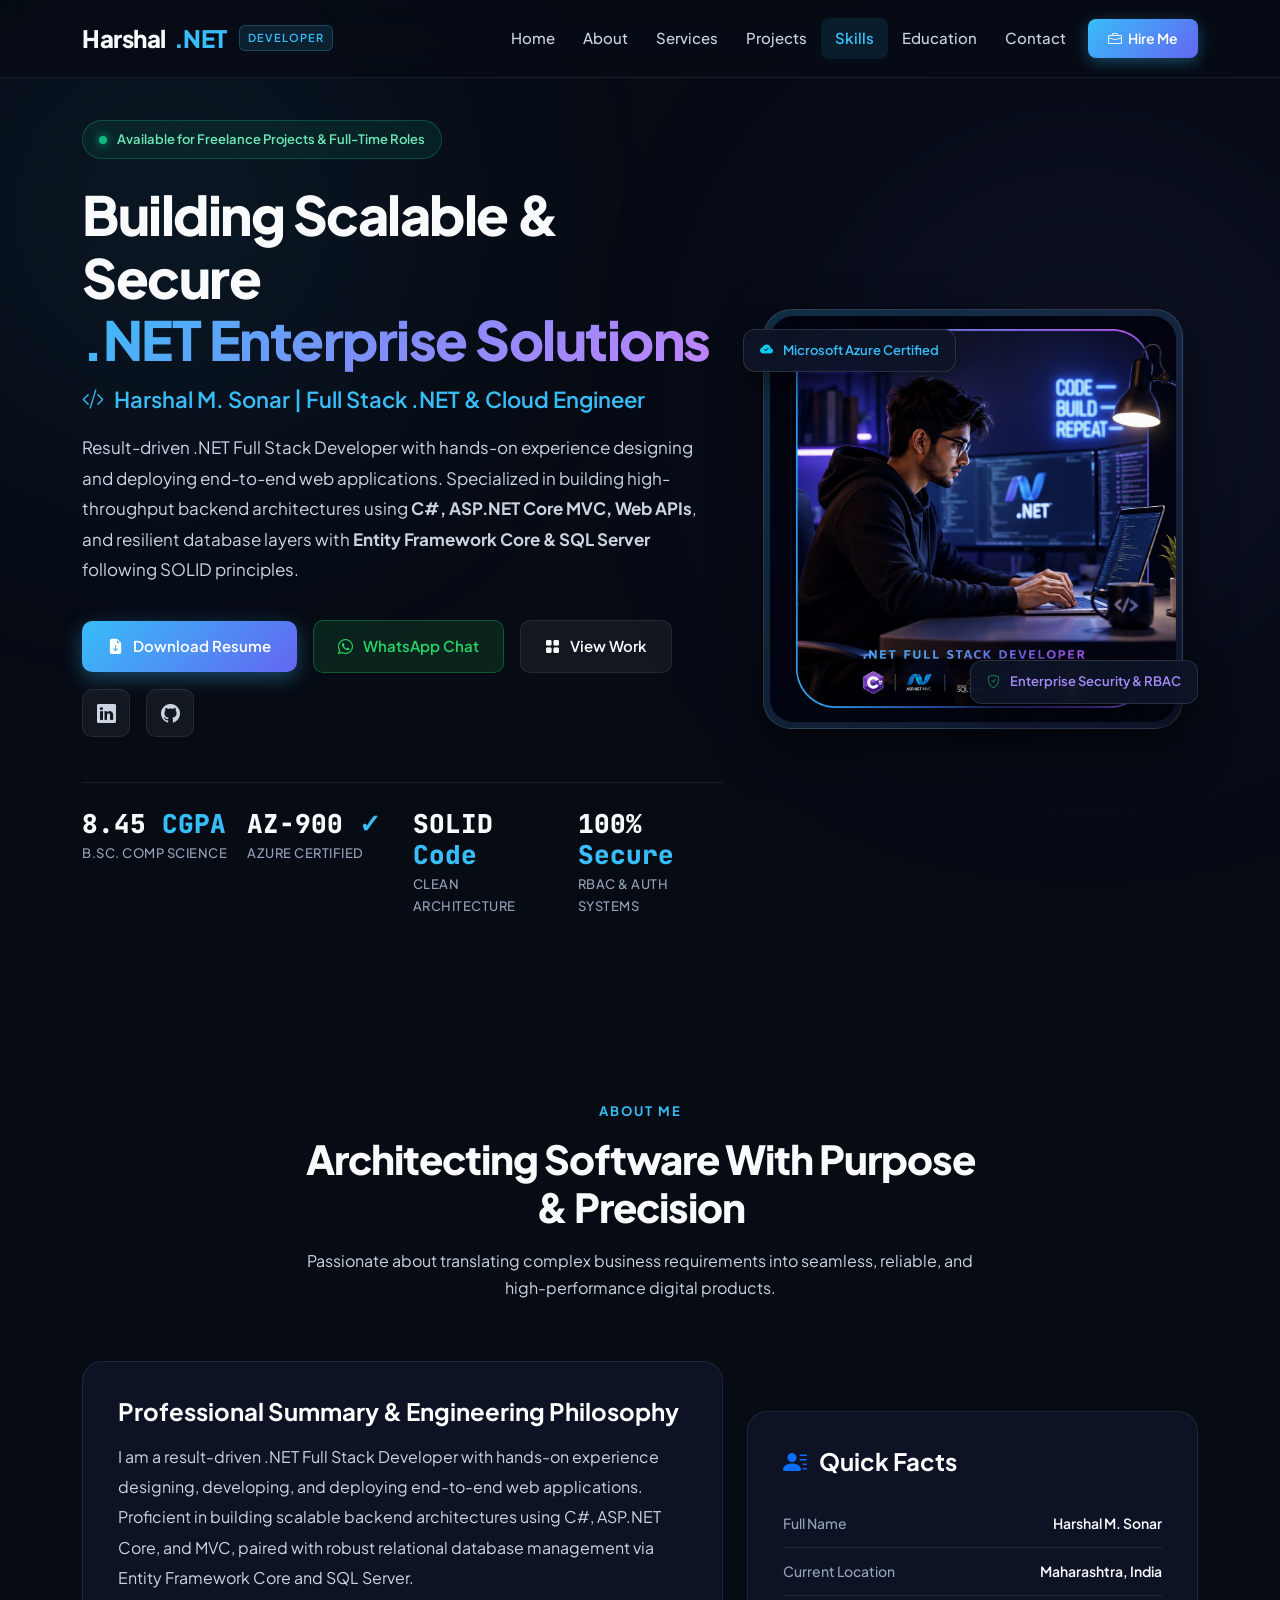
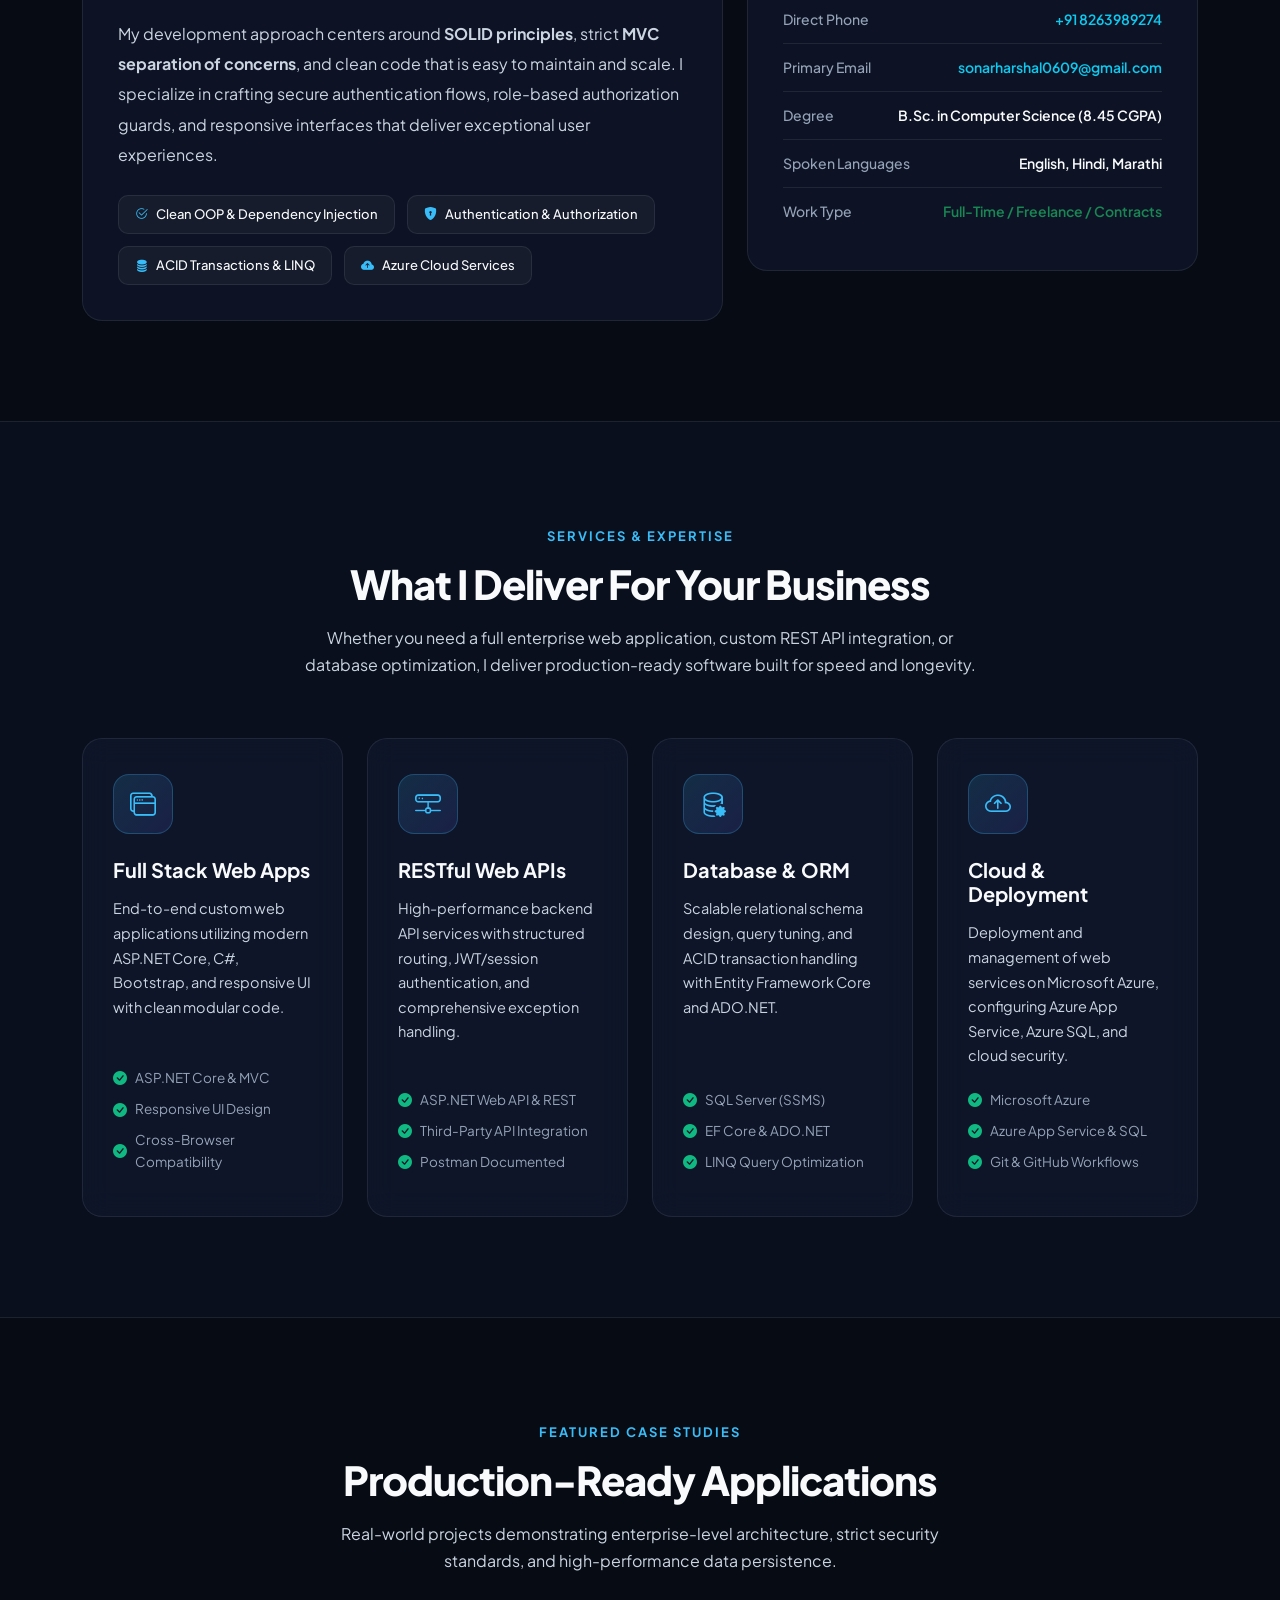
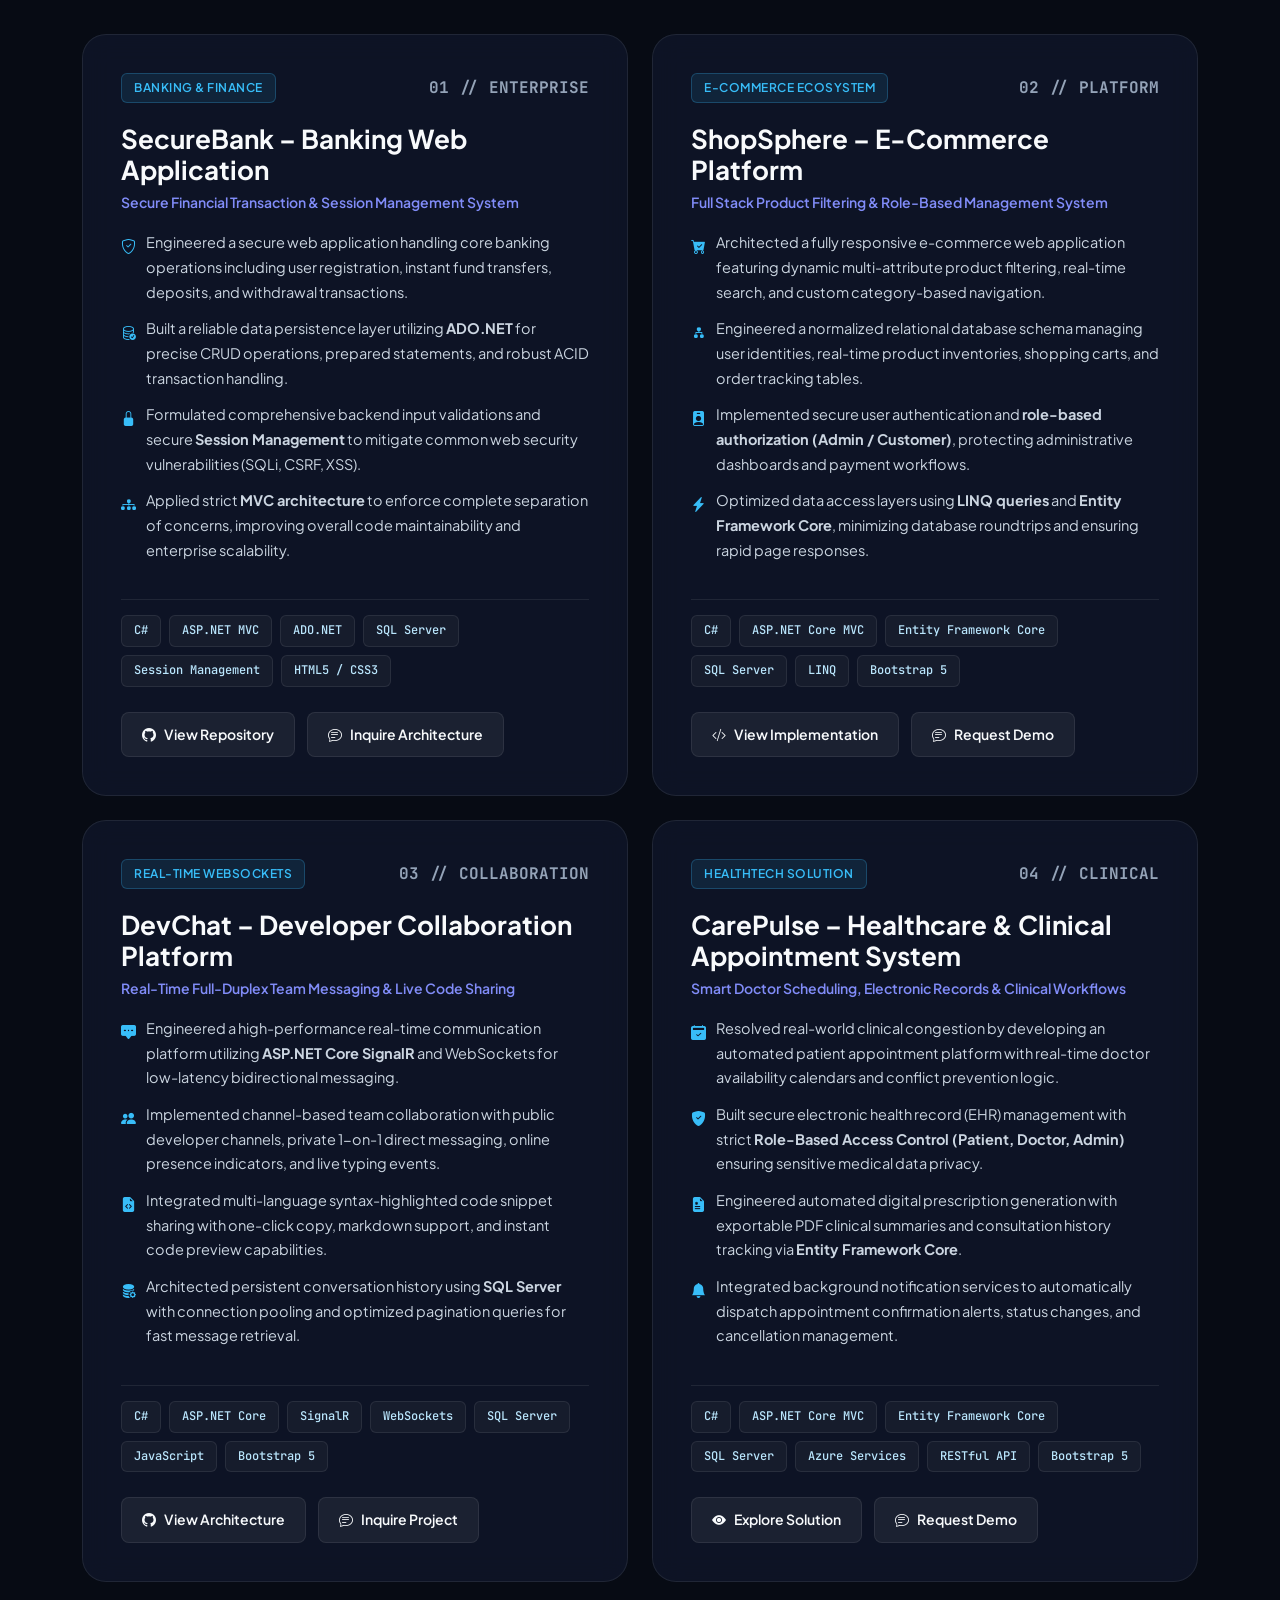
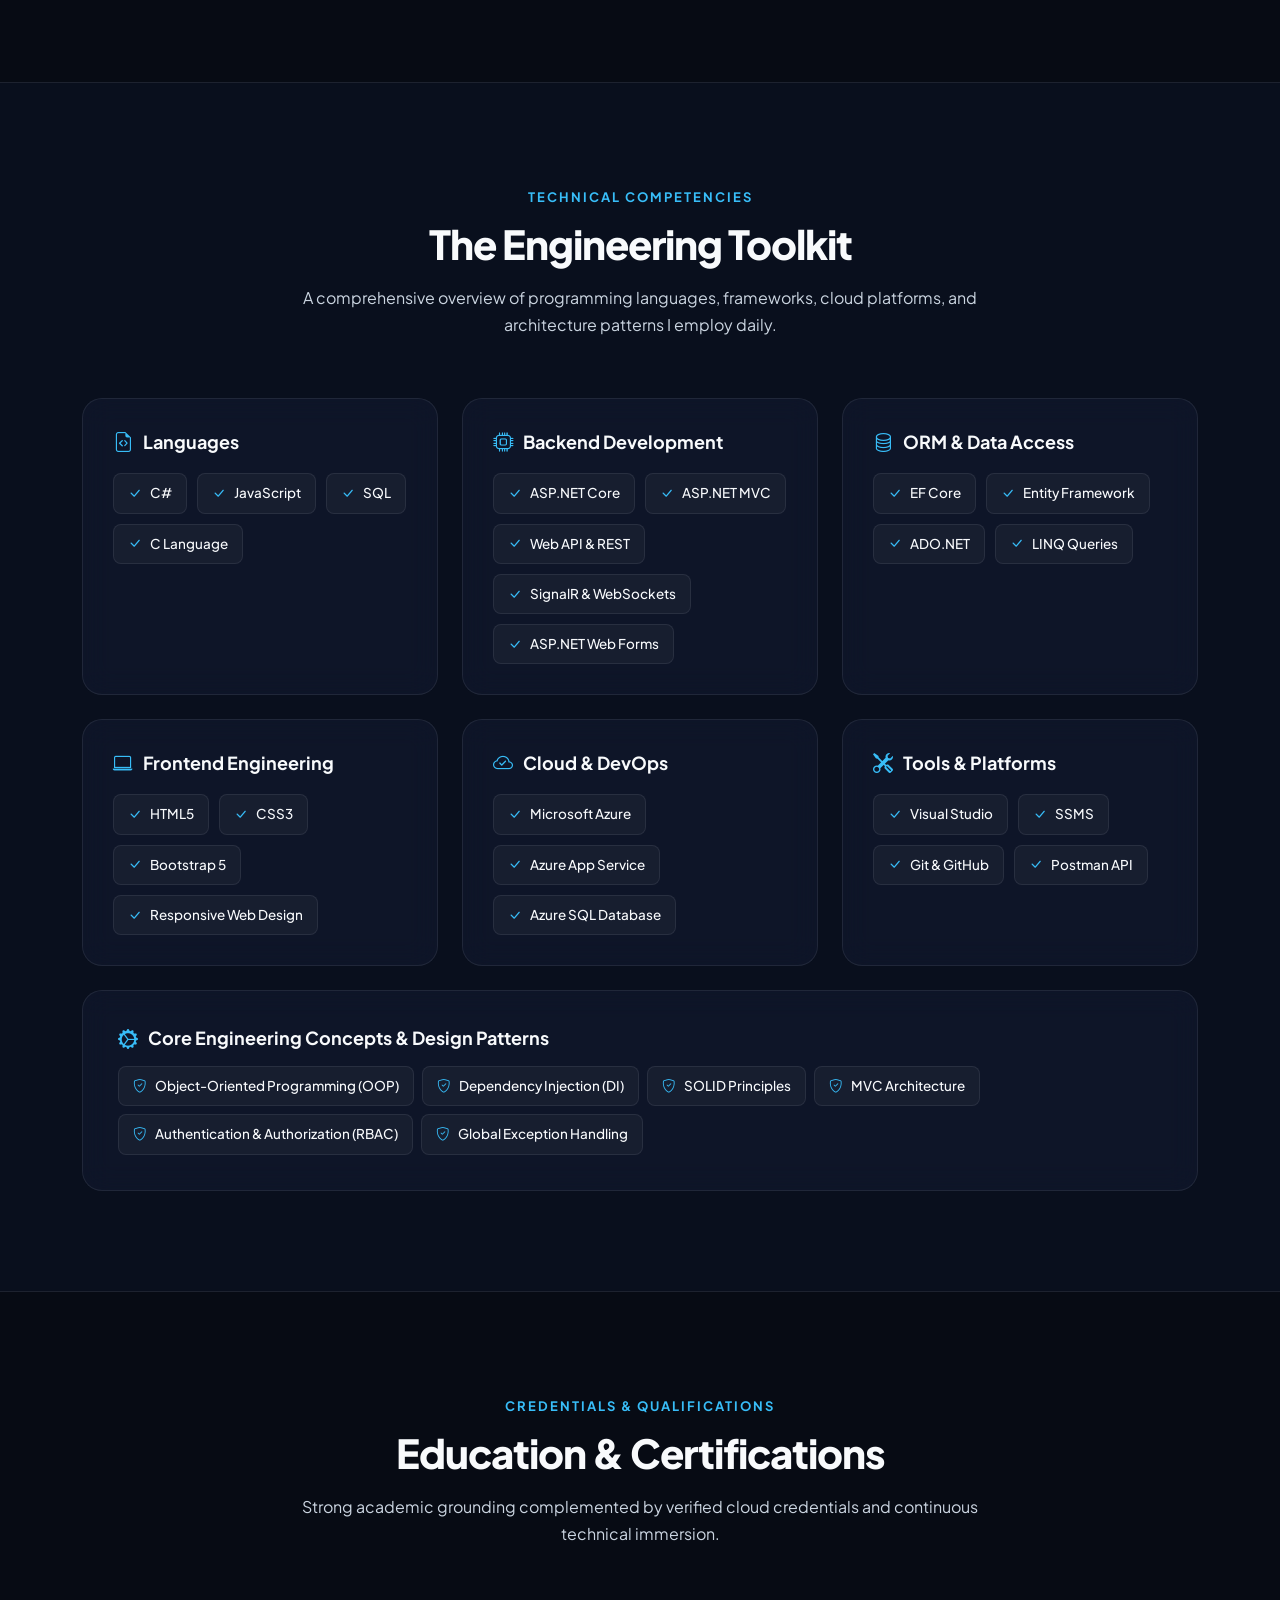
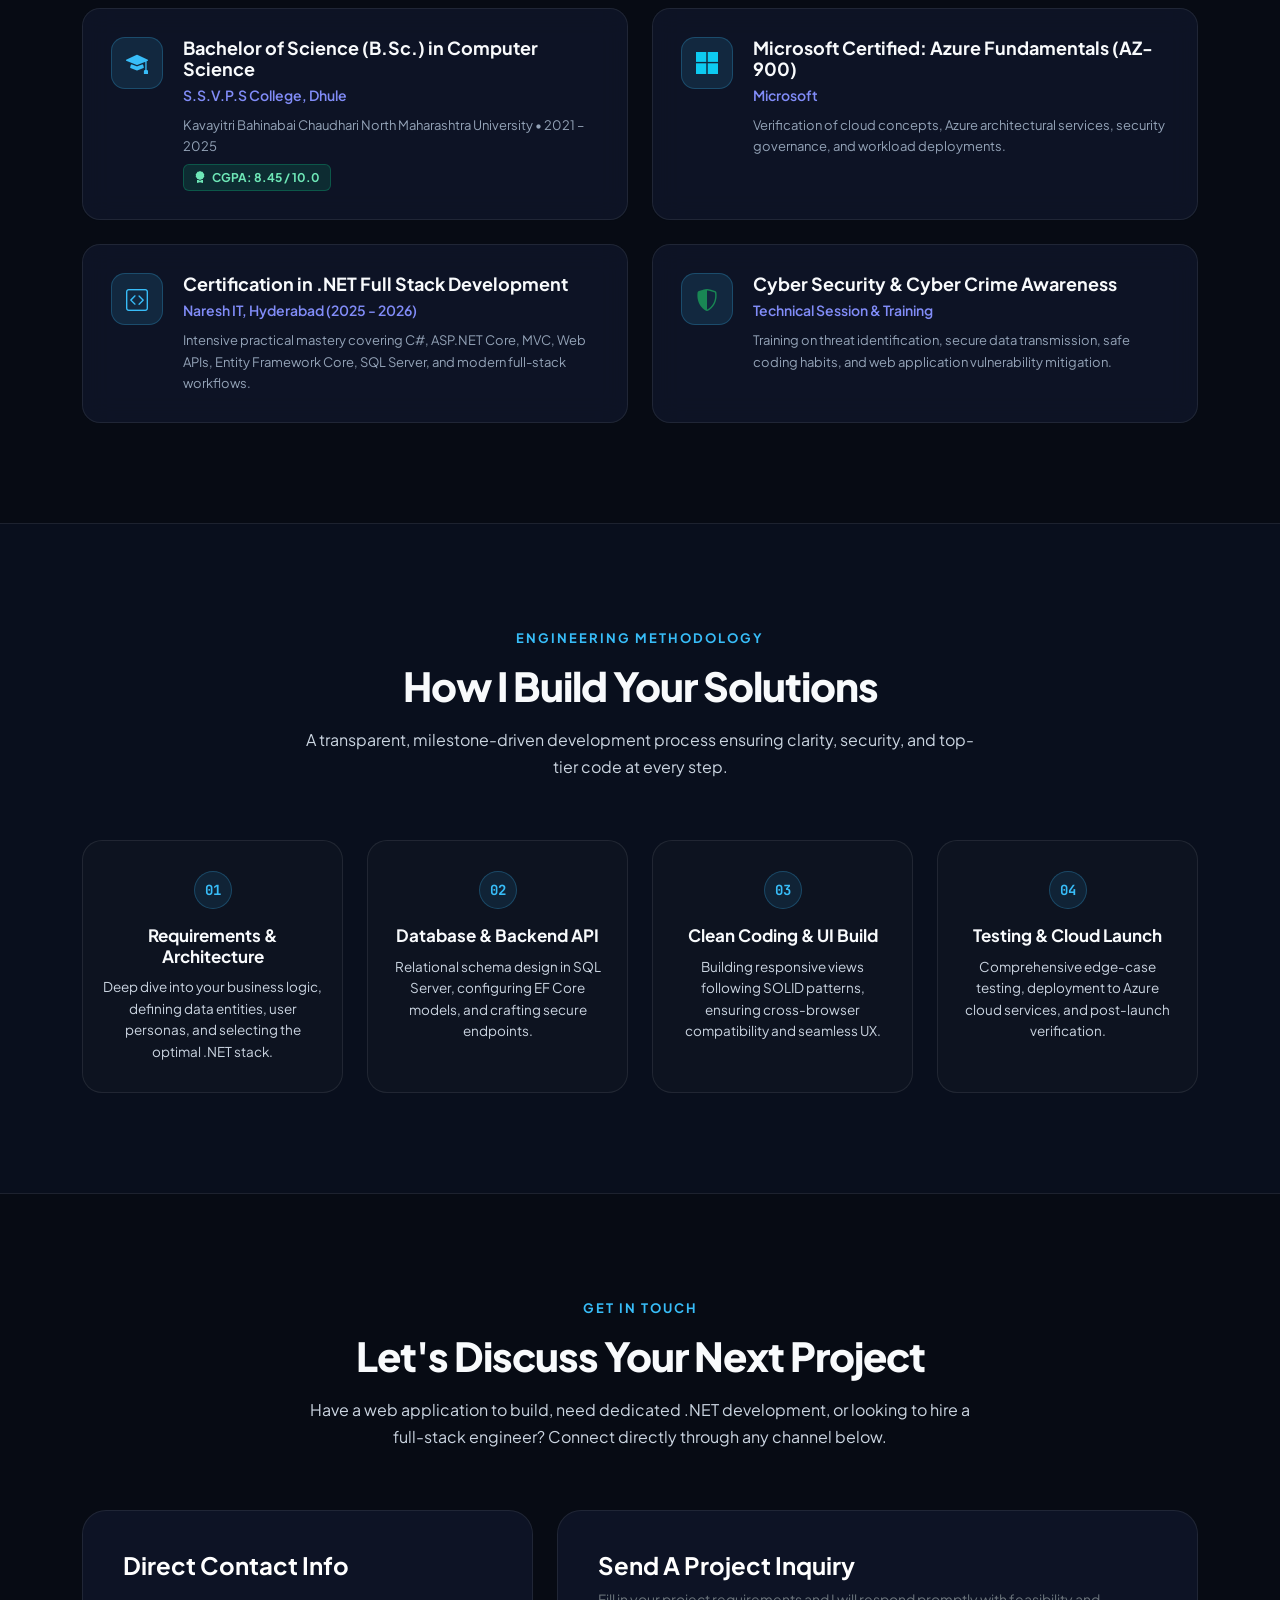
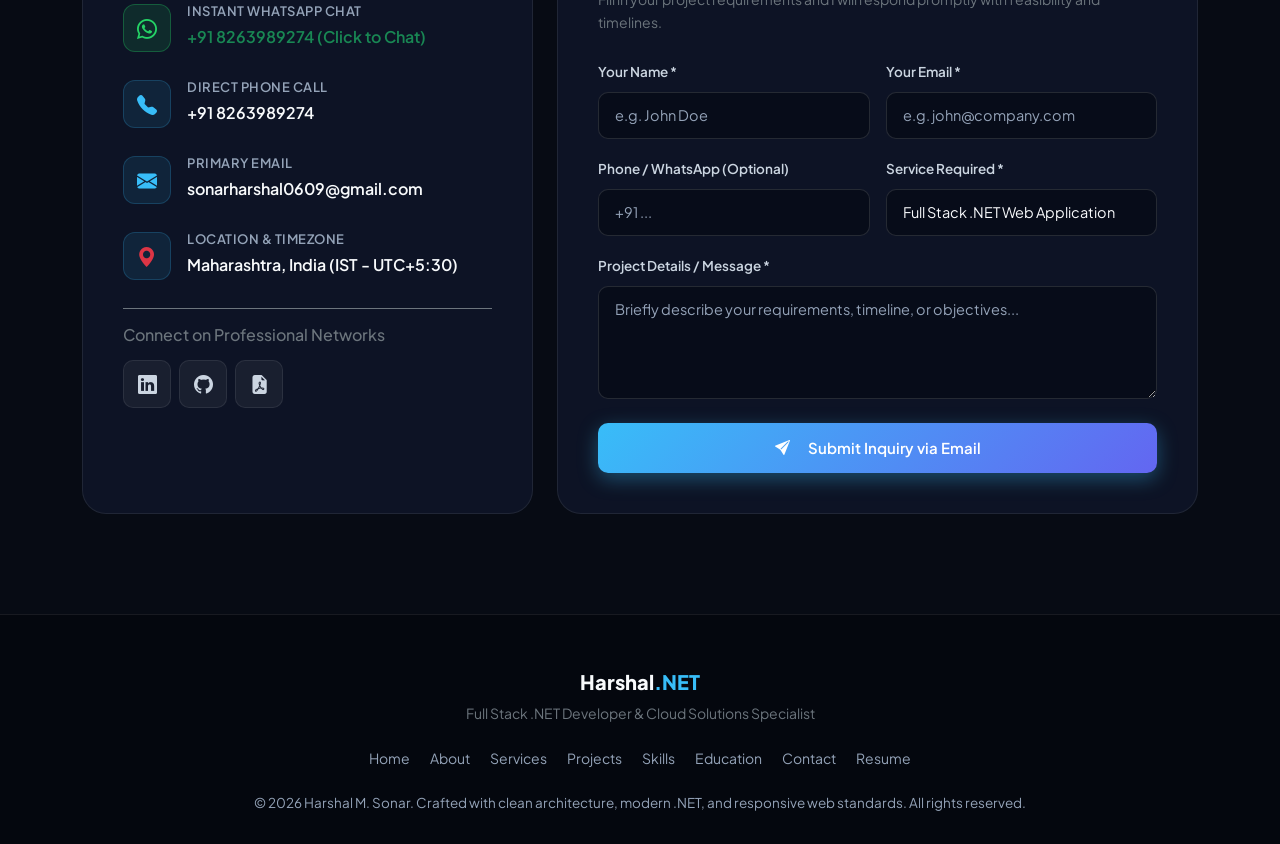
==== commit ec4ccd25: "Add DevChat and CarePulse featured projects; update 500-point test runner" ====
--- a/index.html
+++ b/index.html
@@ -507,6 +507,112 @@
                     </div>
                 </div>
 
+                <!-- Project 3: DevChat -->
+                <div class="col-lg-6">
+                    <div class="project-card">
+
+                        <div class="project-header-row">
+                            <span class="project-tag-badge">Real-Time WebSockets</span>
+                            <span class="project-number">03 // COLLABORATION</span>
+                        </div>
+
+                        <h3 class="project-title">DevChat – Developer Collaboration Platform</h3>
+                        <div class="project-client-type">Real-Time Full-Duplex Team Messaging &amp; Live Code Sharing</div>
+
+                        <ul class="project-bullets">
+                            <li>
+                                <i class="bi bi-chat-square-dots-fill"></i>
+                                <span>Engineered a high-performance real-time communication platform utilizing <strong>ASP.NET Core SignalR</strong> and WebSockets for low-latency bidirectional messaging.</span>
+                            </li>
+                            <li>
+                                <i class="bi bi-people-fill"></i>
+                                <span>Implemented channel-based team collaboration with public developer channels, private 1-on-1 direct messaging, online presence indicators, and live typing events.</span>
+                            </li>
+                            <li>
+                                <i class="bi bi-file-earmark-code-fill"></i>
+                                <span>Integrated multi-language syntax-highlighted code snippet sharing with one-click copy, markdown support, and instant code preview capabilities.</span>
+                            </li>
+                            <li>
+                                <i class="bi bi-database-fill-gear"></i>
+                                <span>Architected persistent conversation history using <strong>SQL Server</strong> with connection pooling and optimized pagination queries for fast message retrieval.</span>
+                            </li>
+                        </ul>
+
+                        <div class="tech-stack-row">
+                            <span class="tech-tag">C#</span>
+                            <span class="tech-tag">ASP.NET Core</span>
+                            <span class="tech-tag">SignalR</span>
+                            <span class="tech-tag">WebSockets</span>
+                            <span class="tech-tag">SQL Server</span>
+                            <span class="tech-tag">JavaScript</span>
+                            <span class="tech-tag">Bootstrap 5</span>
+                        </div>
+
+                        <div class="project-actions">
+                            <a href="https://github.com/banksystembg/BankSystem?tab=readme-ov-file" target="_blank" rel="noopener noreferrer" class="btn-project-link">
+                                <i class="bi bi-github"></i> View Architecture
+                            </a>
+                            <a href="#contact" class="btn-project-link">
+                                <i class="bi bi-chat-text"></i> Inquire Project
+                            </a>
+                        </div>
+
+                    </div>
+                </div>
+
+                <!-- Project 4: CarePulse -->
+                <div class="col-lg-6">
+                    <div class="project-card">
+
+                        <div class="project-header-row">
+                            <span class="project-tag-badge">HealthTech Solution</span>
+                            <span class="project-number">04 // CLINICAL</span>
+                        </div>
+
+                        <h3 class="project-title">CarePulse – Healthcare &amp; Clinical Appointment System</h3>
+                        <div class="project-client-type">Smart Doctor Scheduling, Electronic Records &amp; Clinical Workflows</div>
+
+                        <ul class="project-bullets">
+                            <li>
+                                <i class="bi bi-calendar2-check-fill"></i>
+                                <span>Resolved real-world clinical congestion by developing an automated patient appointment platform with real-time doctor availability calendars and conflict prevention logic.</span>
+                            </li>
+                            <li>
+                                <i class="bi bi-shield-fill-check"></i>
+                                <span>Built secure electronic health record (EHR) management with strict <strong>Role-Based Access Control (Patient, Doctor, Admin)</strong> ensuring sensitive medical data privacy.</span>
+                            </li>
+                            <li>
+                                <i class="bi bi-file-earmark-medical-fill"></i>
+                                <span>Engineered automated digital prescription generation with exportable PDF clinical summaries and consultation history tracking via <strong>Entity Framework Core</strong>.</span>
+                            </li>
+                            <li>
+                                <i class="bi bi-bell-fill"></i>
+                                <span>Integrated background notification services to automatically dispatch appointment confirmation alerts, status changes, and cancellation management.</span>
+                            </li>
+                        </ul>
+
+                        <div class="tech-stack-row">
+                            <span class="tech-tag">C#</span>
+                            <span class="tech-tag">ASP.NET Core MVC</span>
+                            <span class="tech-tag">Entity Framework Core</span>
+                            <span class="tech-tag">SQL Server</span>
+                            <span class="tech-tag">Azure Services</span>
+                            <span class="tech-tag">RESTful API</span>
+                            <span class="tech-tag">Bootstrap 5</span>
+                        </div>
+
+                        <div class="project-actions">
+                            <a href="https://github.com/banksystembg/BankSystem?tab=readme-ov-file" target="_blank" rel="noopener noreferrer" class="btn-project-link">
+                                <i class="bi bi-eye-fill"></i> Explore Solution
+                            </a>
+                            <a href="#contact" class="btn-project-link">
+                                <i class="bi bi-chat-text"></i> Request Demo
+                            </a>
+                        </div>
+
+                    </div>
+                </div>
+
             </div>
 
         </div>
@@ -554,6 +660,7 @@
                             <span class="skill-pill"><i class="bi bi-check-lg"></i> ASP.NET Core</span>
                             <span class="skill-pill"><i class="bi bi-check-lg"></i> ASP.NET MVC</span>
                             <span class="skill-pill"><i class="bi bi-check-lg"></i> Web API &amp; REST</span>
+                            <span class="skill-pill"><i class="bi bi-check-lg"></i> SignalR &amp; WebSockets</span>
                             <span class="skill-pill"><i class="bi bi-check-lg"></i> ASP.NET Web Forms</span>
                         </div>
                     </div>
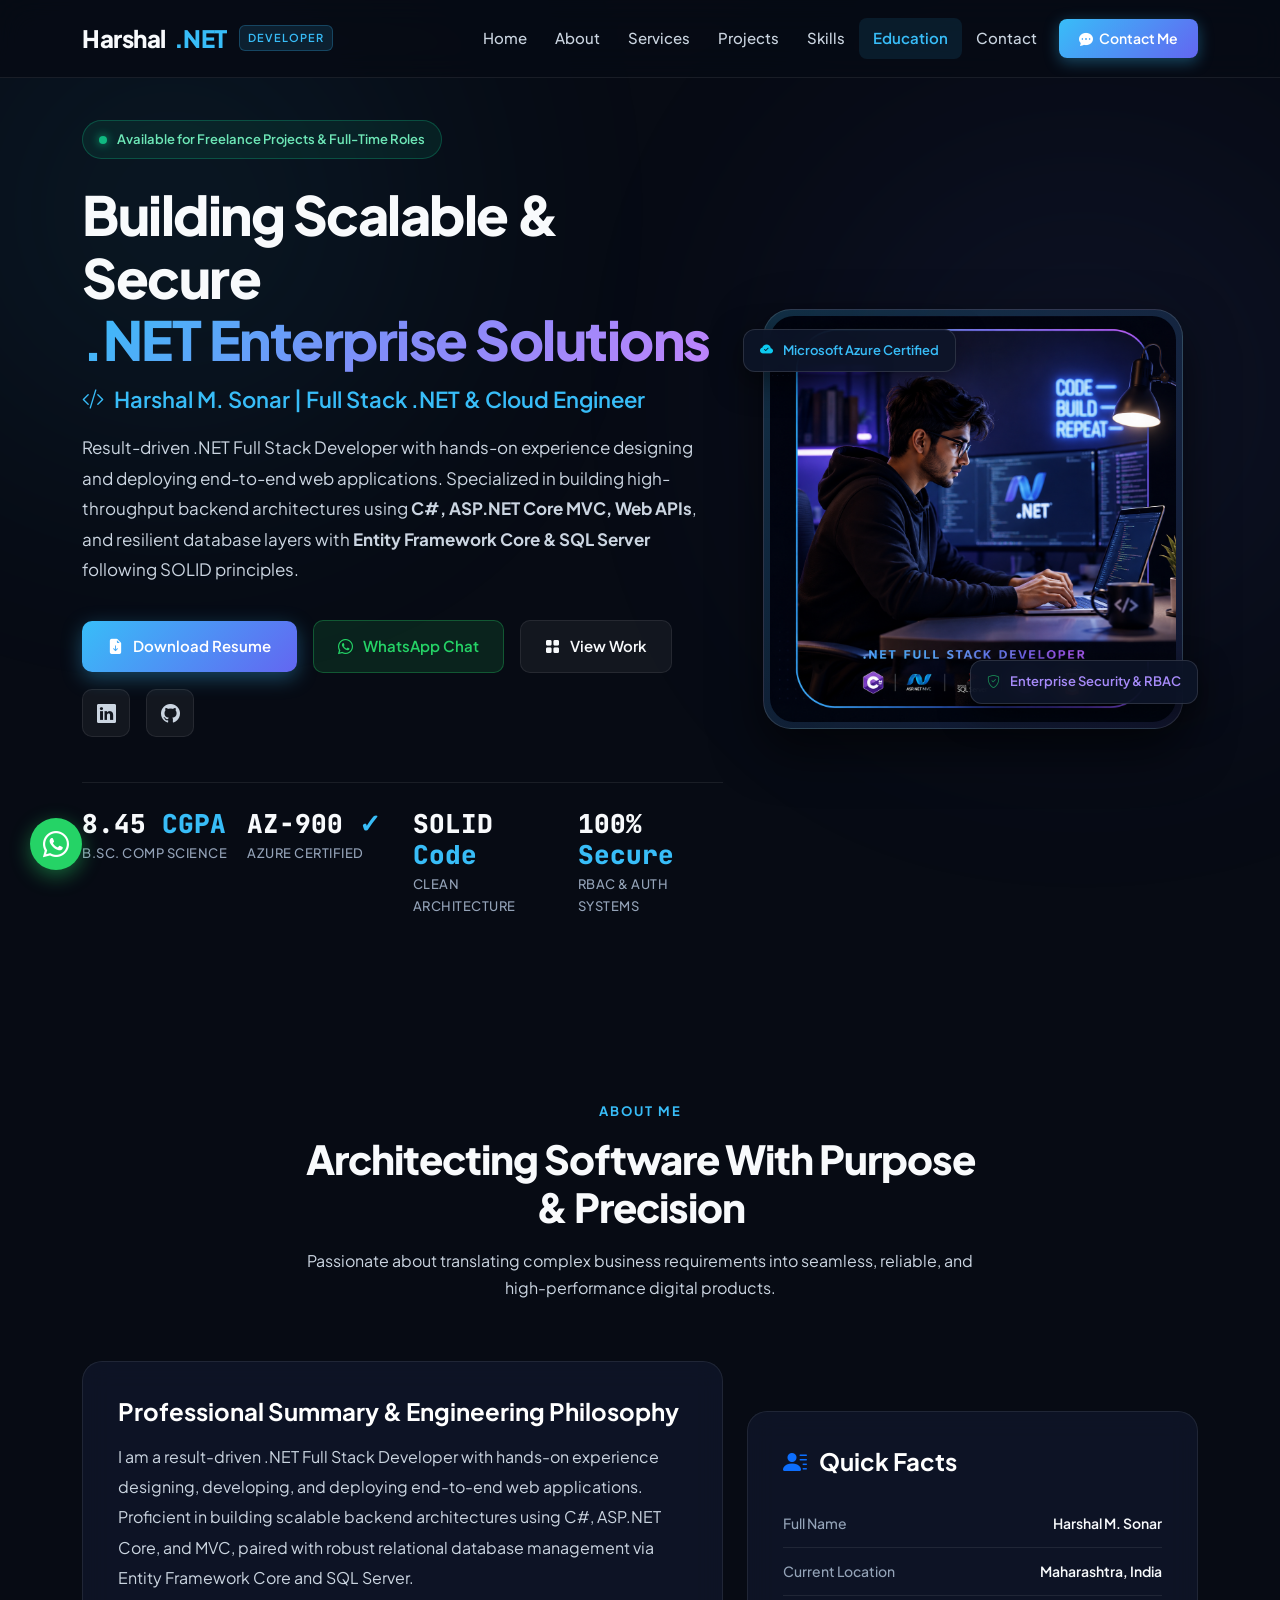
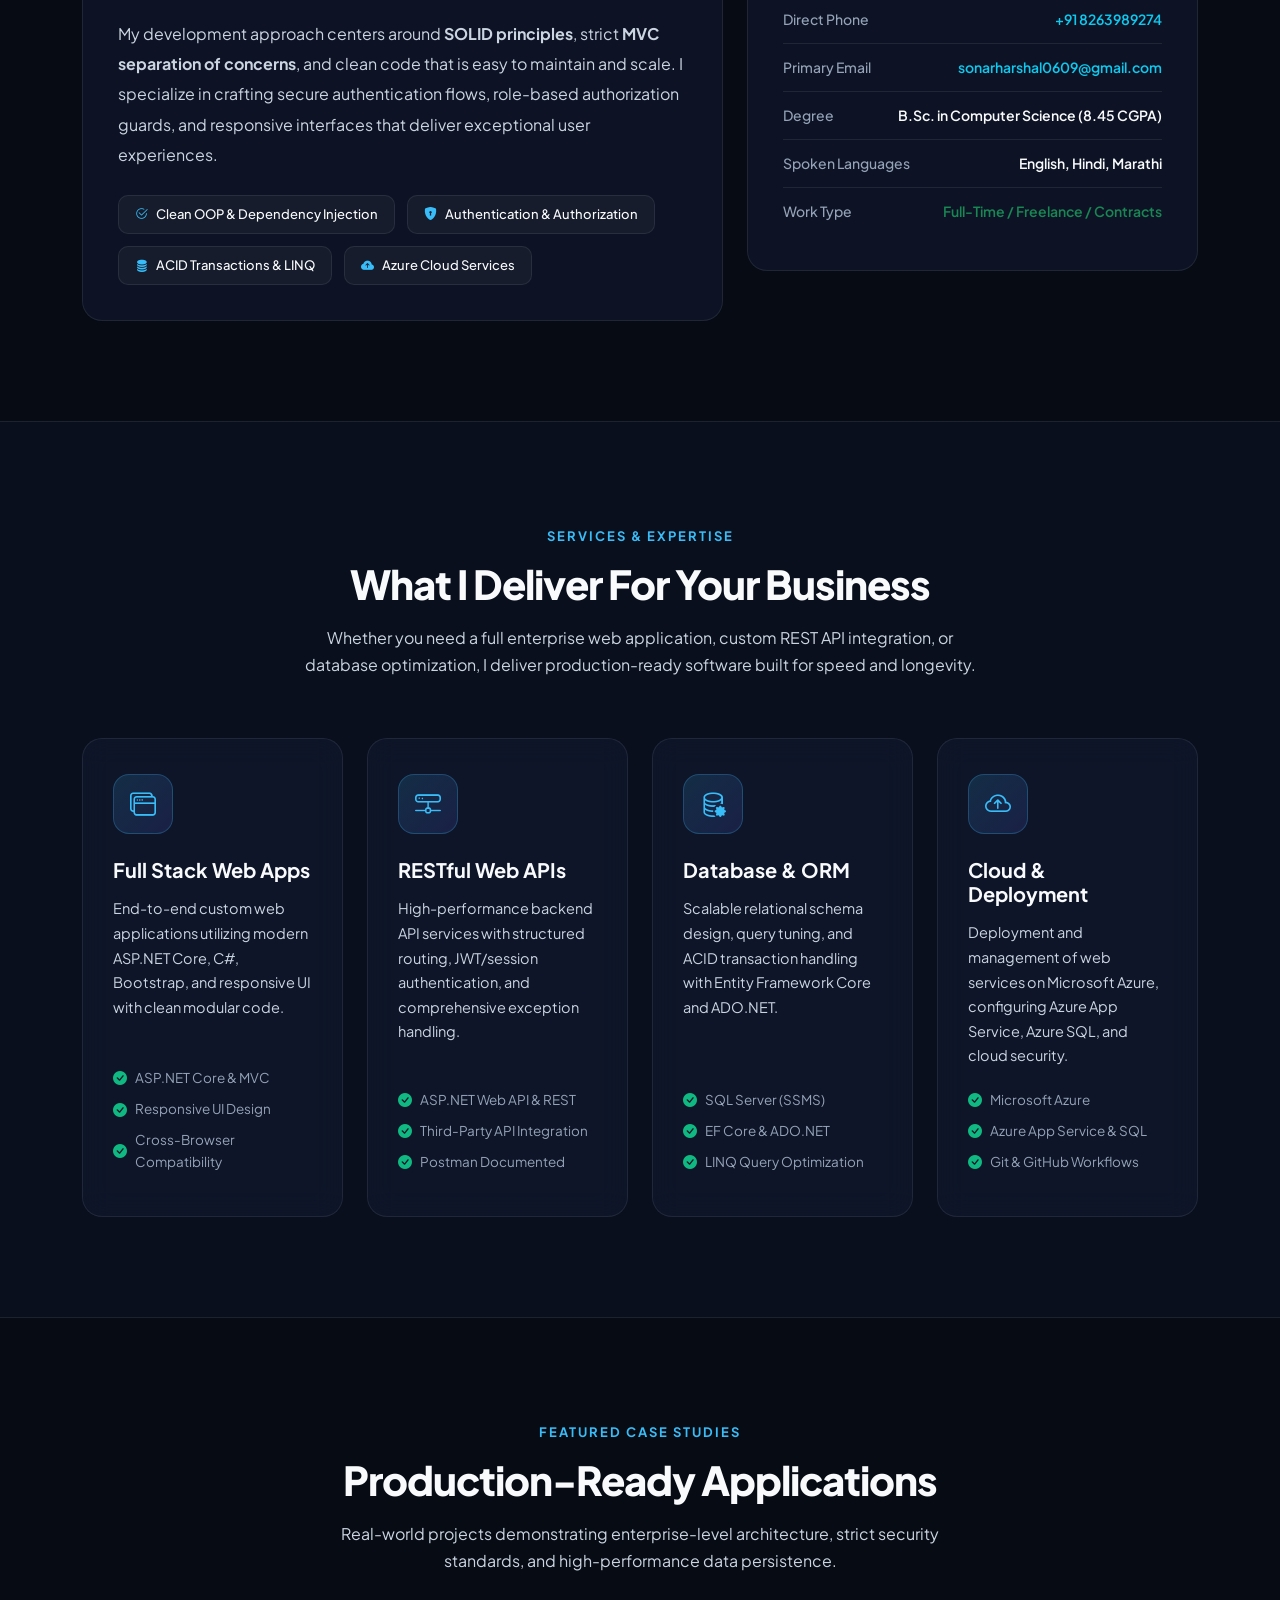
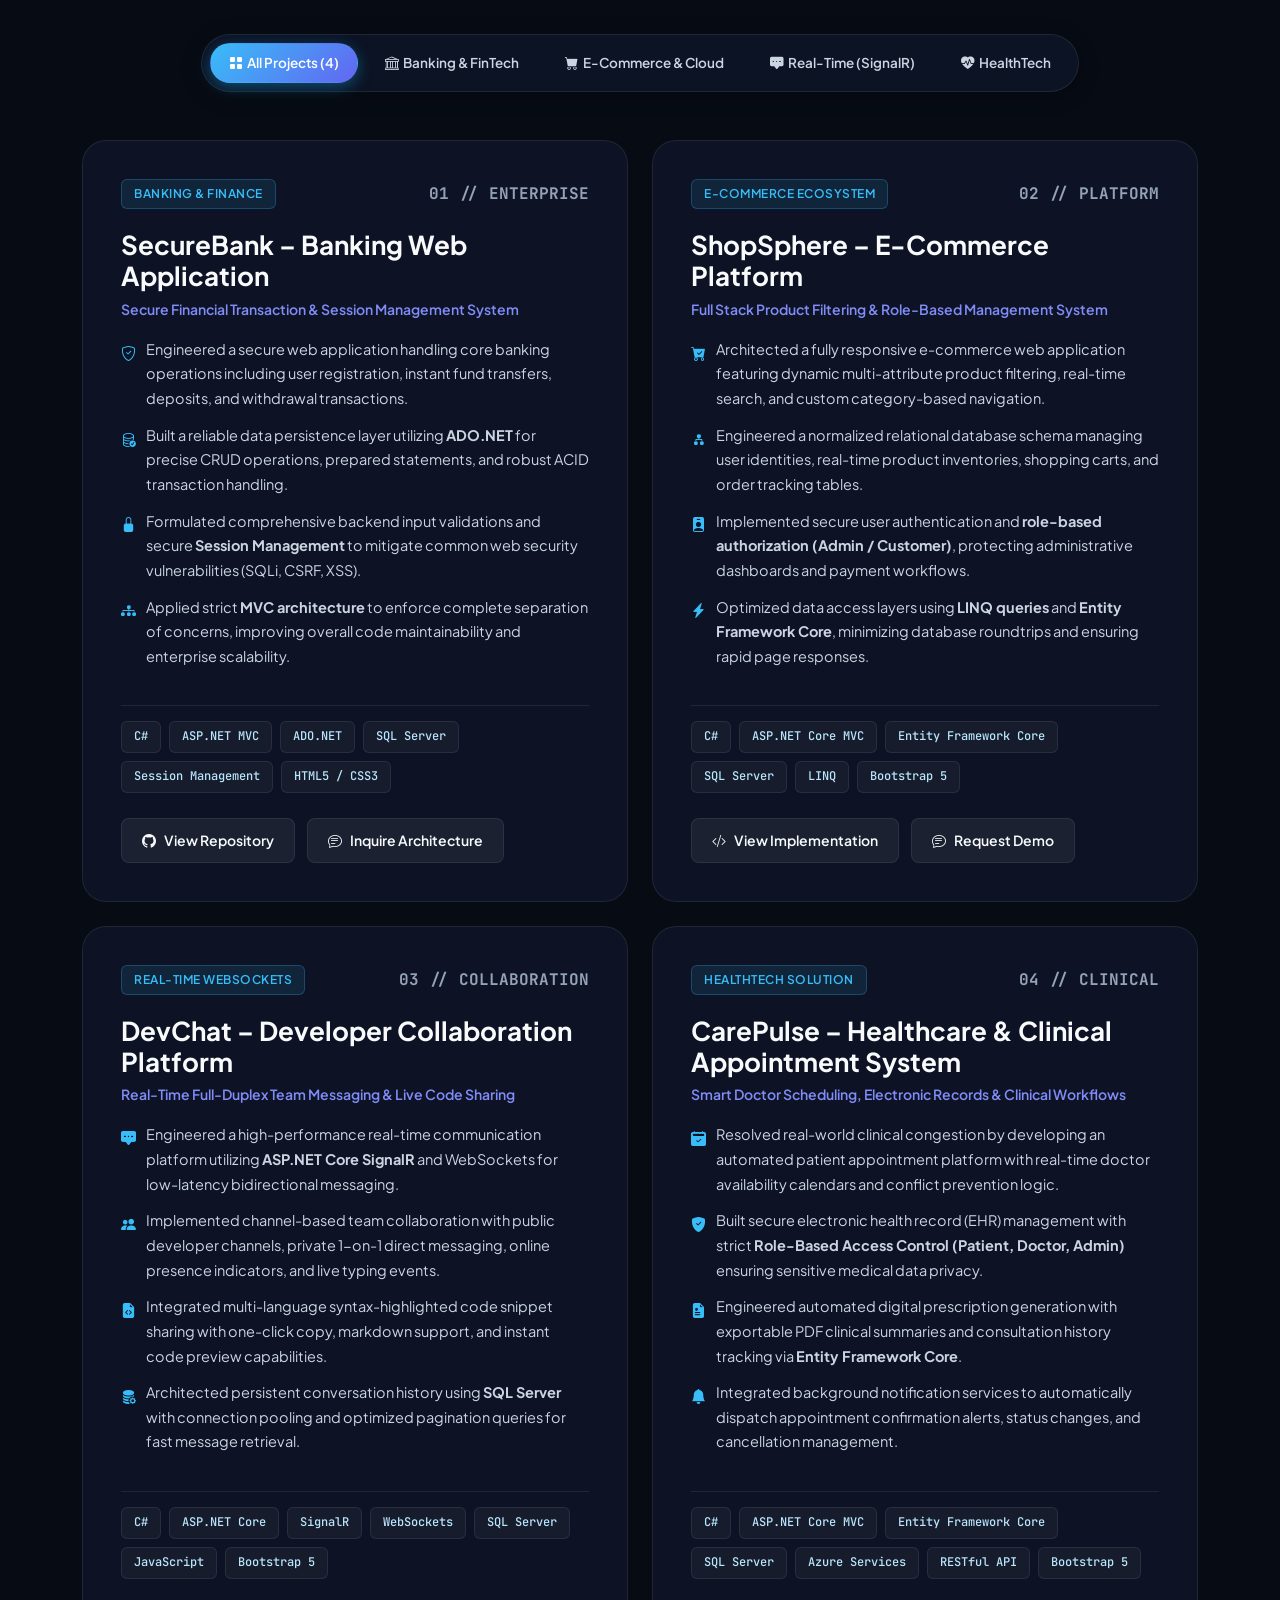
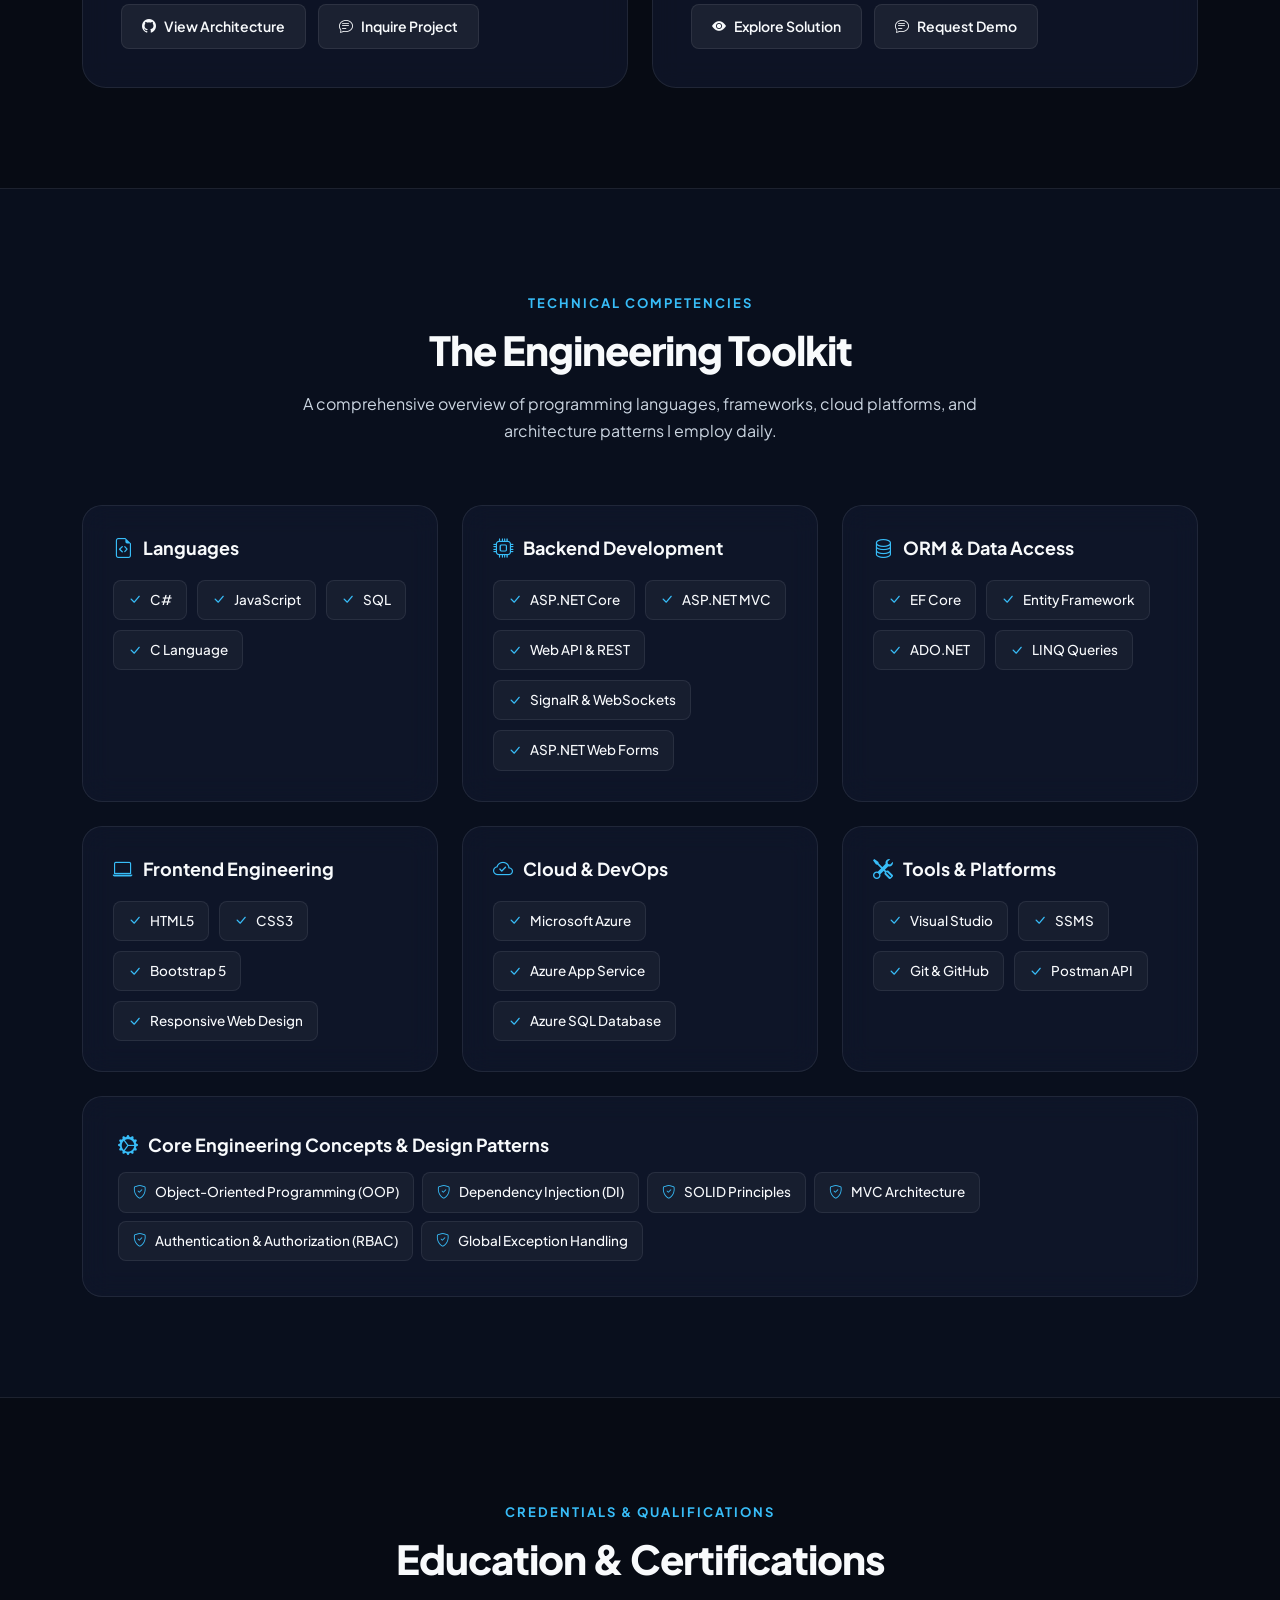
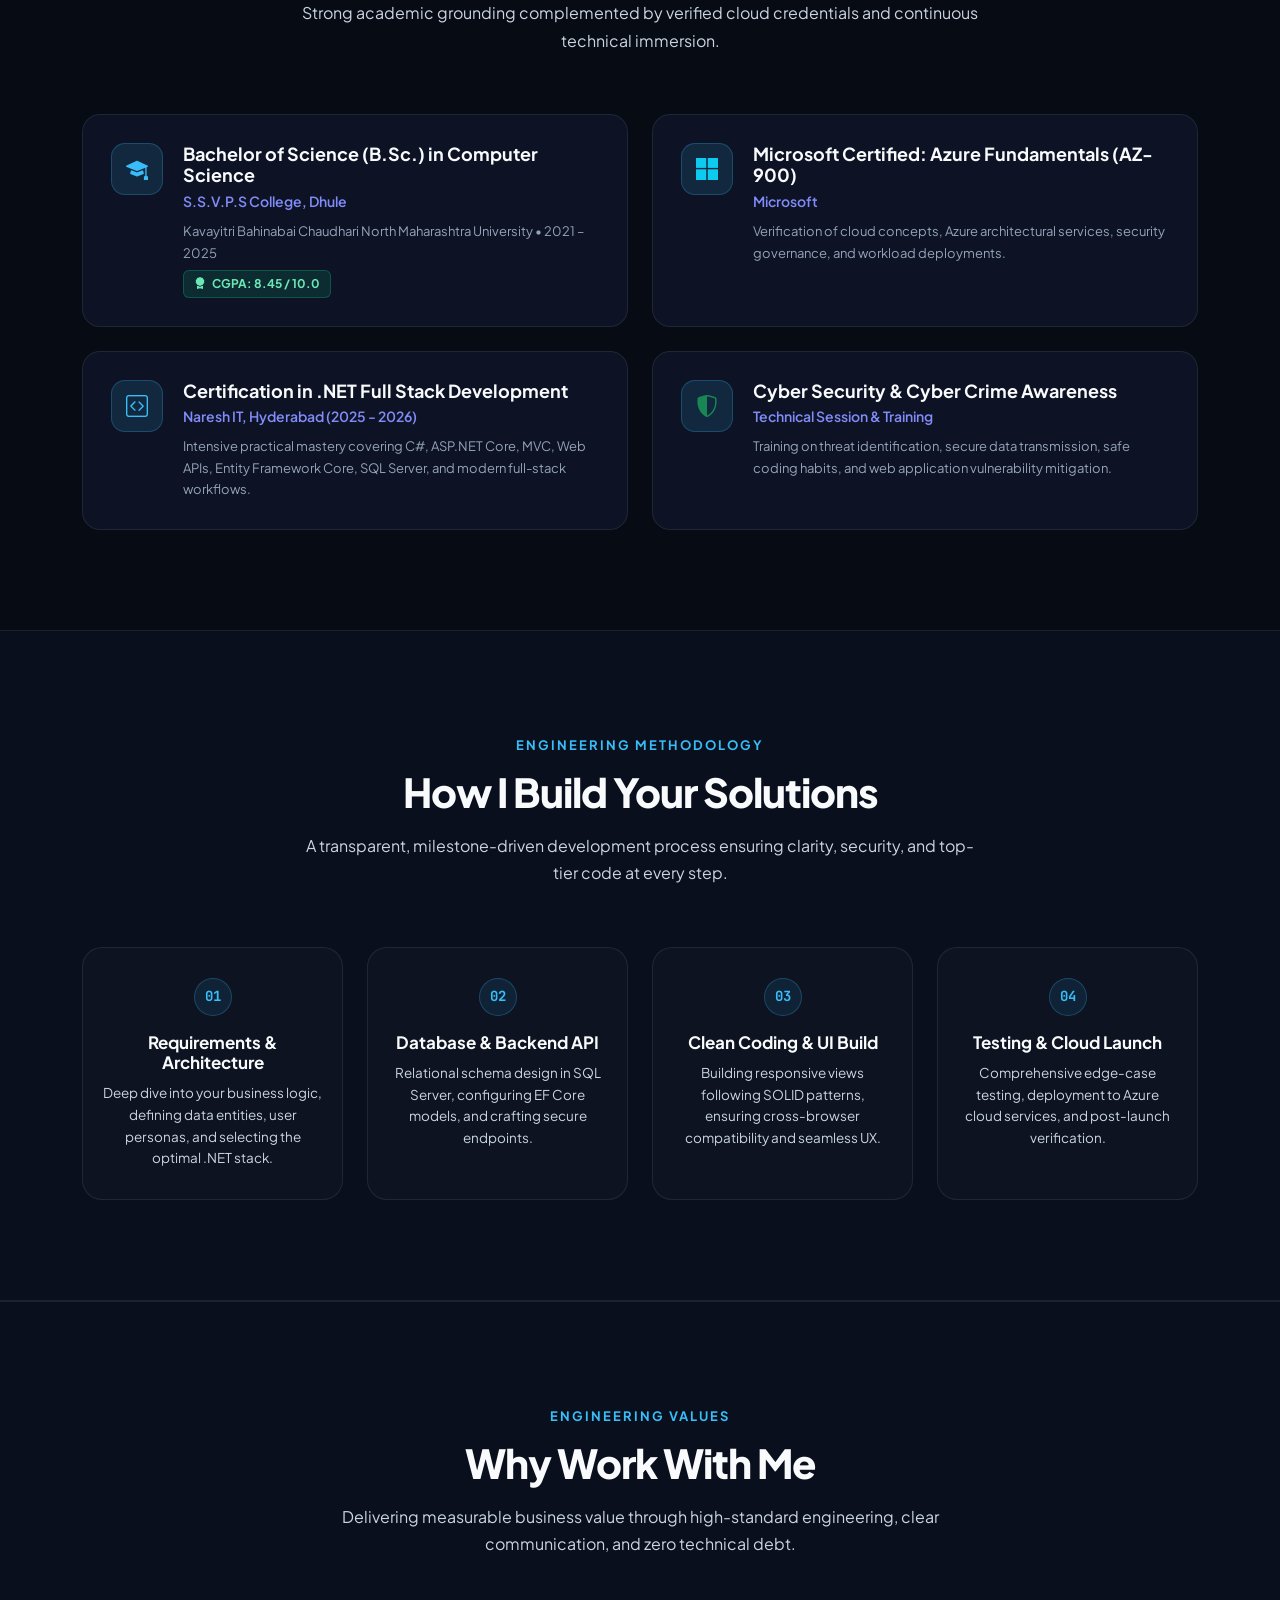
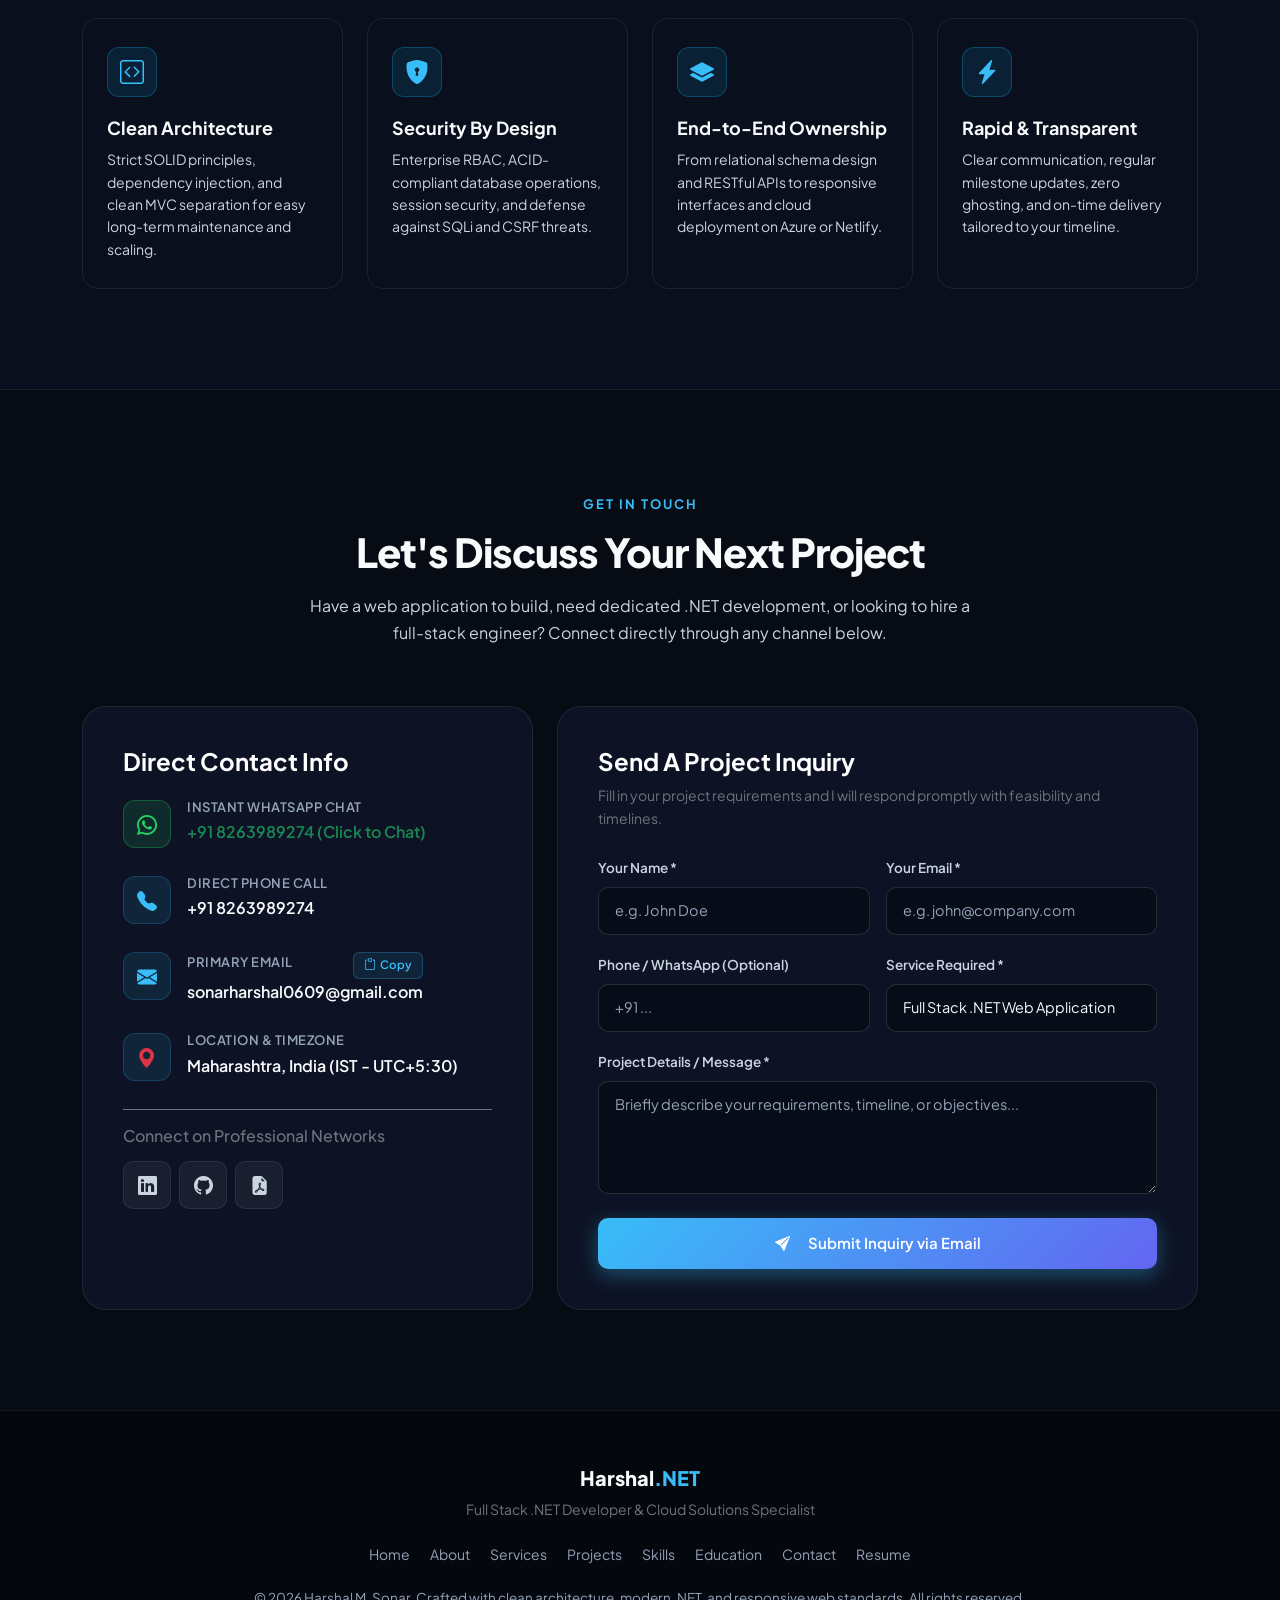
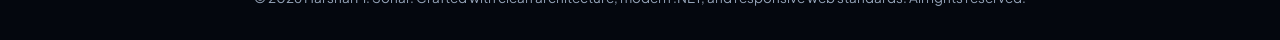
==== commit f9daee07: "Update Contact Me button, fix contact scroll offset, add project filter tabs, guarantees section, co" ====
--- a/index.html
+++ b/index.html
@@ -7,7 +7,7 @@
     <meta name="description" content="Harshal Sonar - Professional .NET Full Stack Developer &amp; Cloud Engineer. Specializing in ASP.NET Core, C#, Azure, SQL Server, and custom scalable enterprise web applications.">
     <meta name="keywords" content="Harshal Sonar, .NET Developer, ASP.NET Core, Full Stack Developer, C#, Azure, SQL Server, Freelance Developer India, Enterprise Web Solutions">
     <meta name="author" content="Harshal M. Sonar">
-    <link rel="canonical" href="https://harshalsonar-portfolio.netlify.app/">
+    <link rel="canonical" href="https://harshal-sonar-portfolio.netlify.app/">
 
     <!-- Favicon -->
     <link rel="icon" type="image/svg+xml" href="favicon.svg">
@@ -15,7 +15,7 @@
 
     <!-- Open Graph / Facebook / LinkedIn / WhatsApp Social Previews -->
     <meta property="og:type" content="website">
-    <meta property="og:url" content="https://harshalsonar-portfolio.netlify.app/">
+    <meta property="og:url" content="https://harshal-sonar-portfolio.netlify.app/">
     <meta property="og:title" content="Harshal Sonar | .NET Full Stack Engineer &amp; Cloud Solutions">
     <meta property="og:description" content="Result-driven .NET Full Stack Developer specializing in C#, ASP.NET Core MVC, Azure, SQL Server, and enterprise web solutions.">
     <meta property="og:image" content="My_Image.png">
@@ -44,6 +44,9 @@
 </head>
 
 <body data-bs-spy="scroll" data-bs-target="#navbarNav" data-bs-offset="100" tabindex="0">
+
+    <!-- Scroll Reading Progress Indicator -->
+    <div id="scrollProgressBar" class="scroll-progress-bar" role="progressbar" aria-label="Page scroll progress" aria-valuenow="0" aria-valuemin="0" aria-valuemax="100"></div>
 
     <!-- Ambient Glowing Lights Background -->
     <div class="ambient-glow ambient-glow-1"></div>
@@ -91,7 +94,7 @@
                     </li>
                     <li class="nav-item ms-lg-2 mt-2 mt-lg-0">
                         <a class="nav-btn-hire" href="#contact">
-                            <i class="bi bi-briefcase me-1"></i> Hire Me
+                            <i class="bi bi-chat-dots-fill me-1"></i> Contact Me
                         </a>
                     </li>
                 </ul>
@@ -401,10 +404,31 @@
                 </p>
             </div>
 
+            <!-- Interactive Project Category Filter -->
+            <div class="project-filter-wrapper text-center mb-5">
+                <div class="project-filter-group" role="tablist" aria-label="Project Categories">
+                    <button type="button" class="project-filter-btn active" data-filter="all">
+                        <i class="bi bi-grid-fill me-1"></i> All Projects (4)
+                    </button>
+                    <button type="button" class="project-filter-btn" data-filter="banking">
+                        <i class="bi bi-bank me-1"></i> Banking &amp; FinTech
+                    </button>
+                    <button type="button" class="project-filter-btn" data-filter="ecommerce">
+                        <i class="bi bi-cart-fill me-1"></i> E-Commerce &amp; Cloud
+                    </button>
+                    <button type="button" class="project-filter-btn" data-filter="realtime">
+                        <i class="bi bi-chat-square-dots-fill me-1"></i> Real-Time (SignalR)
+                    </button>
+                    <button type="button" class="project-filter-btn" data-filter="healthtech">
+                        <i class="bi bi-heart-pulse-fill me-1"></i> HealthTech
+                    </button>
+                </div>
+            </div>
+
             <div class="row g-4">
 
                 <!-- Project 1: SecureBank -->
-                <div class="col-lg-6">
+                <div class="col-lg-6 project-item" data-category="banking">
                     <div class="project-card">
 
                         <div class="project-header-row">
@@ -456,7 +480,7 @@
                 </div>
 
                 <!-- Project 2: ShopSphere -->
-                <div class="col-lg-6">
+                <div class="col-lg-6 project-item" data-category="ecommerce">
                     <div class="project-card">
 
                         <div class="project-header-row">
@@ -508,7 +532,7 @@
                 </div>
 
                 <!-- Project 3: DevChat -->
-                <div class="col-lg-6">
+                <div class="col-lg-6 project-item" data-category="realtime">
                     <div class="project-card">
 
                         <div class="project-header-row">
@@ -561,7 +585,7 @@
                 </div>
 
                 <!-- Project 4: CarePulse -->
-                <div class="col-lg-6">
+                <div class="col-lg-6 project-item" data-category="healthtech">
                     <div class="project-card">
 
                         <div class="project-header-row">
@@ -906,6 +930,66 @@
 
 
     <!-- =======================================================================
+         Why Work With Me / Engineering Guarantees Section
+         ======================================================================= -->
+    <section id="guarantees" class="section-space dark-section">
+        <div class="container">
+
+            <div class="section-header">
+                <span class="section-tag">Engineering Values</span>
+                <h2 class="section-title">Why Work With Me</h2>
+                <p class="section-subtitle">
+                    Delivering measurable business value through high-standard engineering, clear communication, and zero technical debt.
+                </p>
+            </div>
+
+            <div class="row g-4">
+                <div class="col-md-6 col-lg-3">
+                    <div class="guarantee-card">
+                        <div class="guarantee-icon">
+                            <i class="bi bi-code-square"></i>
+                        </div>
+                        <h4 class="guarantee-title">Clean Architecture</h4>
+                        <p class="guarantee-desc">Strict SOLID principles, dependency injection, and clean MVC separation for easy long-term maintenance and scaling.</p>
+                    </div>
+                </div>
+
+                <div class="col-md-6 col-lg-3">
+                    <div class="guarantee-card">
+                        <div class="guarantee-icon">
+                            <i class="bi bi-shield-lock-fill"></i>
+                        </div>
+                        <h4 class="guarantee-title">Security By Design</h4>
+                        <p class="guarantee-desc">Enterprise RBAC, ACID-compliant database operations, session security, and defense against SQLi and CSRF threats.</p>
+                    </div>
+                </div>
+
+                <div class="col-md-6 col-lg-3">
+                    <div class="guarantee-card">
+                        <div class="guarantee-icon">
+                            <i class="bi bi-layers-fill"></i>
+                        </div>
+                        <h4 class="guarantee-title">End-to-End Ownership</h4>
+                        <p class="guarantee-desc">From relational schema design and RESTful APIs to responsive interfaces and cloud deployment on Azure or Netlify.</p>
+                    </div>
+                </div>
+
+                <div class="col-md-6 col-lg-3">
+                    <div class="guarantee-card">
+                        <div class="guarantee-icon">
+                            <i class="bi bi-lightning-charge-fill"></i>
+                        </div>
+                        <h4 class="guarantee-title">Rapid &amp; Transparent</h4>
+                        <p class="guarantee-desc">Clear communication, regular milestone updates, zero ghosting, and on-time delivery tailored to your timeline.</p>
+                    </div>
+                </div>
+            </div>
+
+        </div>
+    </section>
+
+
+    <!-- =======================================================================
          Contact & Project Inquiry Section
          ======================================================================= -->
     <section id="contact" class="section-space">
@@ -951,14 +1035,19 @@
                             </div>
                         </div>
 
-                        <!-- Email -->
+                        <!-- Email with One-Click Copy -->
                         <div class="contact-channel-item">
                             <div class="channel-icon">
                                 <i class="bi bi-envelope-fill"></i>
                             </div>
                             <div class="channel-details">
-                                <h5>Primary Email</h5>
-                                <a href="mailto:sonarharshal0609@gmail.com">sonarharshal0609@gmail.com</a>
+                                <div class="d-flex justify-content-between align-items-center">
+                                    <h5>Primary Email</h5>
+                                    <button type="button" id="copyEmailBtn" class="copy-email-btn" title="Copy email address" aria-label="Copy Email">
+                                        <i class="bi bi-clipboard"></i> <span id="copyBtnText">Copy</span>
+                                    </button>
+                                </div>
+                                <a href="mailto:sonarharshal0609@gmail.com" id="contactEmailAddress">sonarharshal0609@gmail.com</a>
                             </div>
                         </div>
 
@@ -1092,6 +1181,16 @@
         <i class="bi bi-chevron-up"></i>
     </a>
 
+    <!-- Floating Quick WhatsApp Chat Action -->
+    <a href="https://wa.me/918263989274?text=Hi%20Harshal,%20I%20visited%20your%20portfolio%20and%20would%20like%20to%20discuss%20a%20project"
+       target="_blank" rel="noopener noreferrer" class="floating-whatsapp-btn" aria-label="Chat on WhatsApp" title="Chat on WhatsApp">
+        <i class="bi bi-whatsapp"></i>
+        <span class="floating-whatsapp-tooltip">Chat on WhatsApp</span>
+    </a>
+
+    <!-- Floating Global Toast Notification -->
+    <div id="globalToast" class="global-toast" role="status" aria-live="polite"></div>
+
     <!-- Bootstrap 5.3.3 Bundle JS -->
     <script src="https://cdn.jsdelivr.net/npm/bootstrap@5.3.3/dist/js/bootstrap.bundle.min.js"></script>
 
--- a/style.css
+++ b/style.css
@@ -41,6 +41,10 @@
     scroll-padding-top: var(--nav-height);
 }
 
+section[id] {
+    scroll-margin-top: calc(var(--nav-height) + 10px);
+}
+
 body {
     background-color: var(--bg-main);
     color: var(--text-primary);
@@ -1313,3 +1317,231 @@
         font-size: 18px;
     }
 }
+
+/* ==========================================================================
+   EXTRA FEATURES: Progress Bar, Project Filter, Guarantees, Toast, Floating WhatsApp
+   ========================================================================== */
+
+/* 1. Scroll Reading Progress Bar */
+.scroll-progress-bar {
+    position: fixed;
+    top: 0;
+    left: 0;
+    width: 0%;
+    height: 3px;
+    background: linear-gradient(90deg, var(--primary), var(--secondary), #38bdf8);
+    z-index: 9999;
+    transition: width 0.1s ease-out;
+}
+
+/* 2. Interactive Project Category Filter */
+.project-filter-wrapper {
+    margin-bottom: 40px;
+}
+
+.project-filter-group {
+    display: inline-flex;
+    flex-wrap: wrap;
+    gap: 8px;
+    background: rgba(15, 23, 42, 0.75);
+    backdrop-filter: blur(12px);
+    -webkit-backdrop-filter: blur(12px);
+    padding: 8px;
+    border-radius: 50px;
+    border: 1px solid var(--border-color);
+    box-shadow: 0 4px 20px rgba(0, 0, 0, 0.3);
+}
+
+.project-filter-btn {
+    background: transparent;
+    border: 1px solid transparent;
+    color: var(--text-secondary);
+    padding: 8px 18px;
+    border-radius: 40px;
+    font-size: 13.5px;
+    font-weight: 600;
+    cursor: pointer;
+    transition: all 0.25s ease;
+    display: inline-flex;
+    align-items: center;
+}
+
+.project-filter-btn:hover {
+    color: var(--text-primary);
+    background: rgba(56, 189, 248, 0.1);
+    border-color: rgba(56, 189, 248, 0.2);
+}
+
+.project-filter-btn.active {
+    background: linear-gradient(135deg, var(--primary), var(--secondary));
+    color: #ffffff;
+    box-shadow: 0 4px 15px rgba(14, 165, 233, 0.4);
+    border-color: transparent;
+}
+
+.project-item {
+    transition: opacity 0.3s ease, transform 0.3s ease;
+}
+
+/* 3. Guarantees / Why Work With Me Cards */
+.guarantee-card {
+    background: var(--card-bg);
+    border: 1px solid var(--border-color);
+    border-radius: 16px;
+    padding: 28px 24px;
+    height: 100%;
+    transition: transform 0.3s ease, border-color 0.3s ease, box-shadow 0.3s ease;
+}
+
+.guarantee-card:hover {
+    transform: translateY(-5px);
+    border-color: rgba(56, 189, 248, 0.4);
+    box-shadow: 0 12px 30px rgba(0, 0, 0, 0.4);
+}
+
+.guarantee-icon {
+    width: 50px;
+    height: 50px;
+    border-radius: 12px;
+    background: rgba(14, 165, 233, 0.12);
+    border: 1px solid rgba(14, 165, 233, 0.3);
+    color: var(--primary);
+    display: flex;
+    align-items: center;
+    justify-content: center;
+    font-size: 24px;
+    margin-bottom: 20px;
+}
+
+.guarantee-title {
+    font-size: 18px;
+    font-weight: 700;
+    color: var(--text-primary);
+    margin-bottom: 10px;
+}
+
+.guarantee-desc {
+    font-size: 14px;
+    color: var(--text-secondary);
+    line-height: 1.6;
+    margin: 0;
+}
+
+/* 4. One-Click Copy Email Button */
+.copy-email-btn {
+    background: rgba(56, 189, 248, 0.1);
+    border: 1px solid rgba(56, 189, 248, 0.25);
+    color: var(--primary);
+    padding: 3px 10px;
+    font-size: 11.5px;
+    font-weight: 600;
+    border-radius: 6px;
+    cursor: pointer;
+    transition: all 0.2s ease;
+    display: inline-flex;
+    align-items: center;
+    gap: 4px;
+}
+
+.copy-email-btn:hover {
+    background: rgba(56, 189, 248, 0.2);
+    color: #ffffff;
+    border-color: var(--primary);
+}
+
+.copy-email-btn.copied {
+    background: rgba(34, 197, 94, 0.2);
+    border-color: rgba(34, 197, 94, 0.5);
+    color: #4ade80;
+}
+
+/* 5. Floating WhatsApp Instant Connect */
+.floating-whatsapp-btn {
+    position: fixed;
+    bottom: 30px;
+    left: 30px;
+    width: 52px;
+    height: 52px;
+    border-radius: 50%;
+    background: #25d366;
+    color: #ffffff;
+    display: flex;
+    align-items: center;
+    justify-content: center;
+    font-size: 26px;
+    box-shadow: 0 6px 20px rgba(37, 211, 102, 0.45);
+    z-index: 1020;
+    transition: all 0.3s ease;
+    text-decoration: none;
+}
+
+.floating-whatsapp-btn:hover {
+    transform: scale(1.1);
+    color: #ffffff;
+    box-shadow: 0 8px 26px rgba(37, 211, 102, 0.6);
+}
+
+.floating-whatsapp-tooltip {
+    position: absolute;
+    left: 64px;
+    background: rgba(15, 23, 42, 0.95);
+    backdrop-filter: blur(8px);
+    color: #ffffff;
+    padding: 6px 14px;
+    border-radius: 8px;
+    font-size: 12.5px;
+    font-weight: 600;
+    white-space: nowrap;
+    border: 1px solid rgba(37, 211, 102, 0.3);
+    opacity: 0;
+    pointer-events: none;
+    transform: translateX(-10px);
+    transition: all 0.25s ease;
+    box-shadow: 0 4px 15px rgba(0, 0, 0, 0.5);
+}
+
+.floating-whatsapp-btn:hover .floating-whatsapp-tooltip {
+    opacity: 1;
+    transform: translateX(0);
+}
+
+/* 6. Global Floating Toast Notification */
+.global-toast {
+    position: fixed;
+    bottom: 40px;
+    left: 50%;
+    transform: translateX(-50%) translateY(30px);
+    background: rgba(15, 23, 42, 0.95);
+    backdrop-filter: blur(16px);
+    -webkit-backdrop-filter: blur(16px);
+    border: 1px solid rgba(56, 189, 248, 0.35);
+    color: #ffffff;
+    padding: 12px 24px;
+    border-radius: 50px;
+    font-size: 14px;
+    font-weight: 600;
+    box-shadow: 0 10px 30px rgba(0, 0, 0, 0.6);
+    opacity: 0;
+    pointer-events: none;
+    transition: all 0.3s cubic-bezier(0.16, 1, 0.3, 1);
+    z-index: 9999;
+}
+
+.global-toast.show {
+    opacity: 1;
+    transform: translateX(-50%) translateY(0);
+}
+
+@media (max-width: 576px) {
+    .floating-whatsapp-btn {
+        bottom: 20px;
+        left: 20px;
+        width: 46px;
+        height: 46px;
+        font-size: 22px;
+    }
+    .floating-whatsapp-tooltip {
+        display: none;
+    }
+}
+
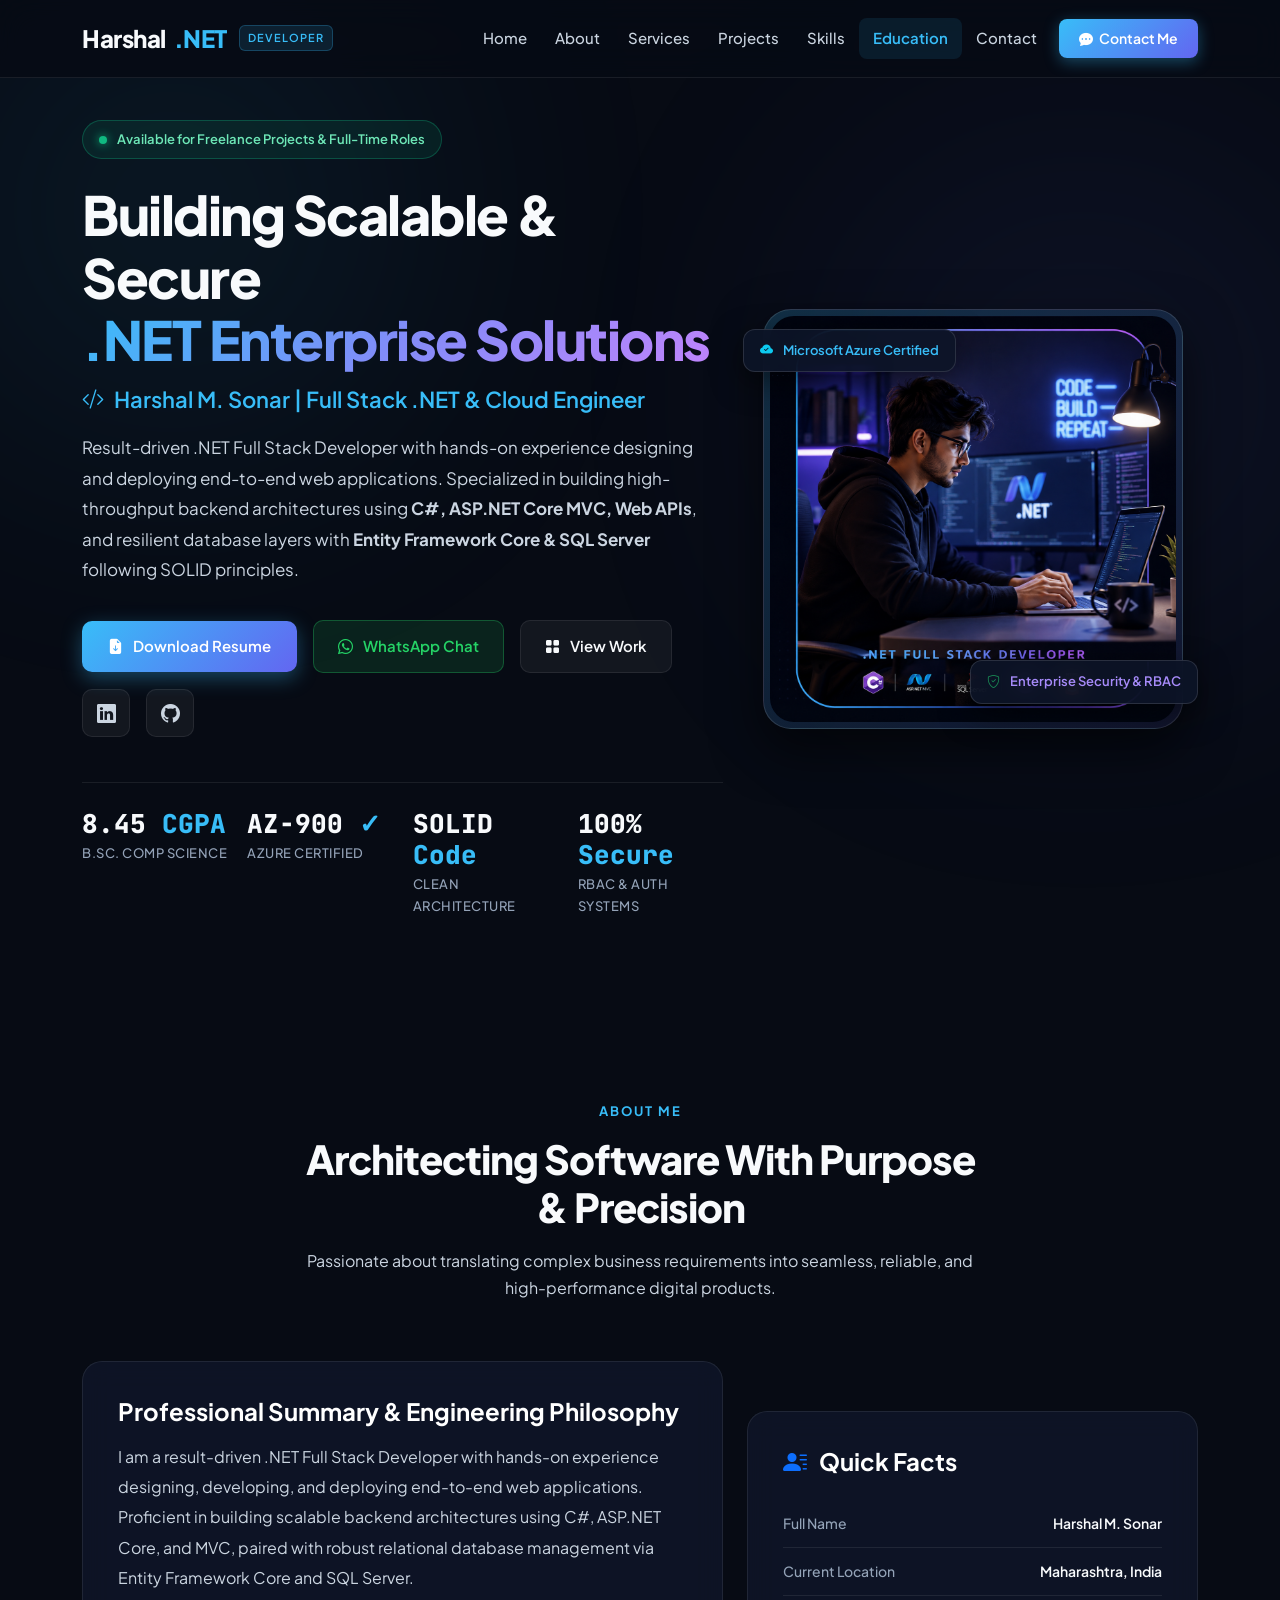
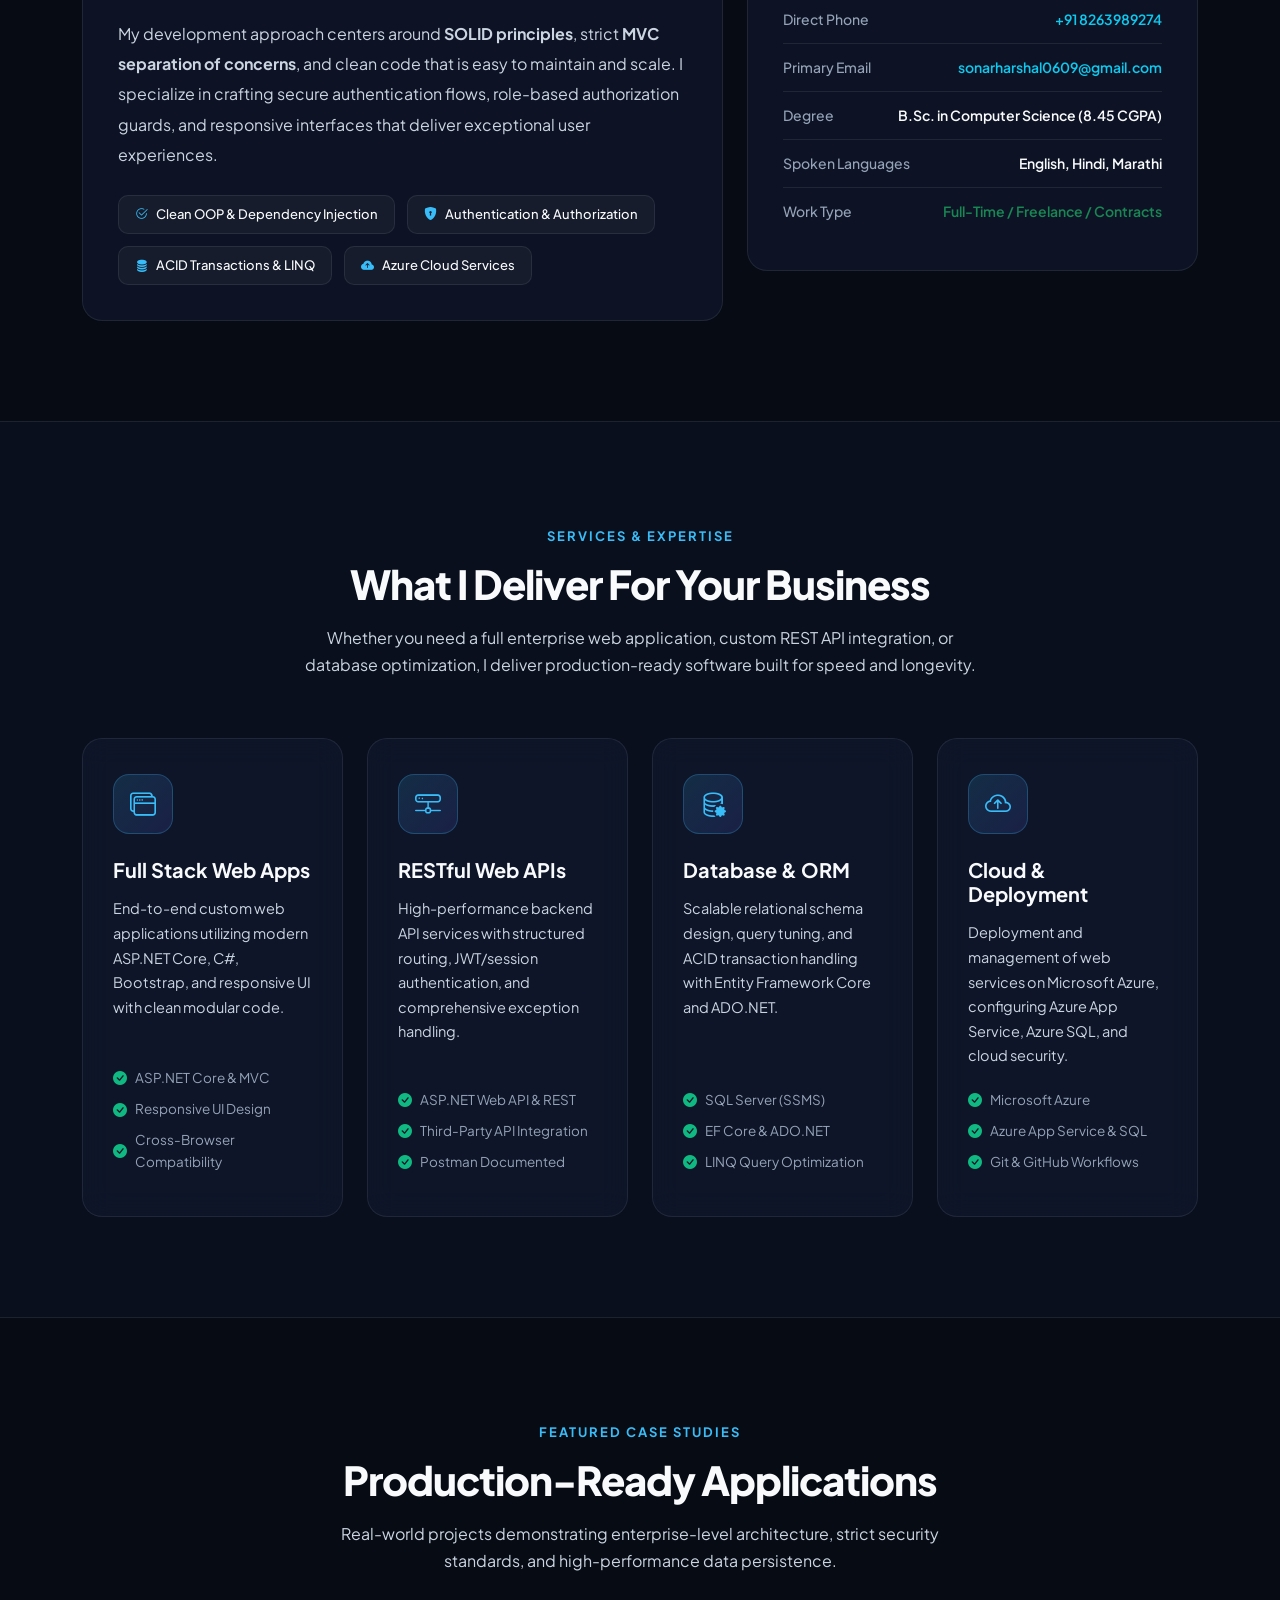
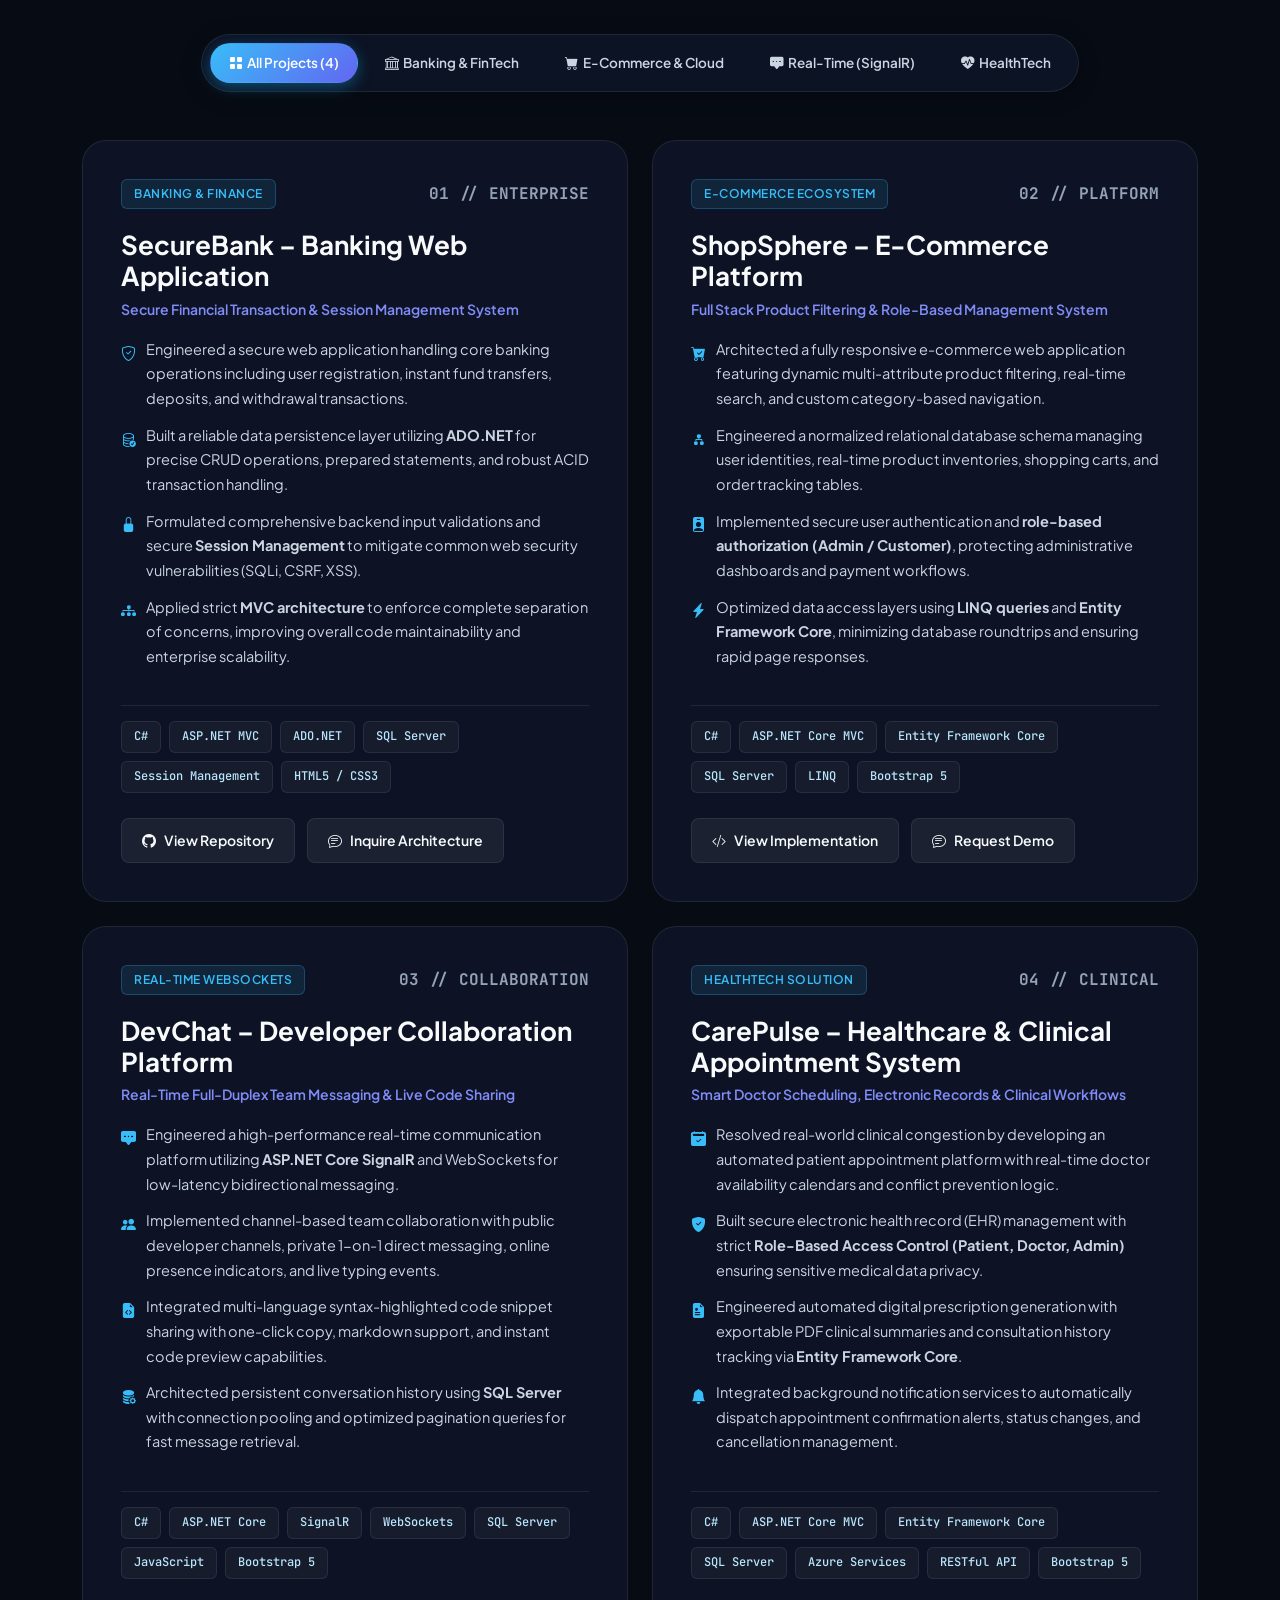
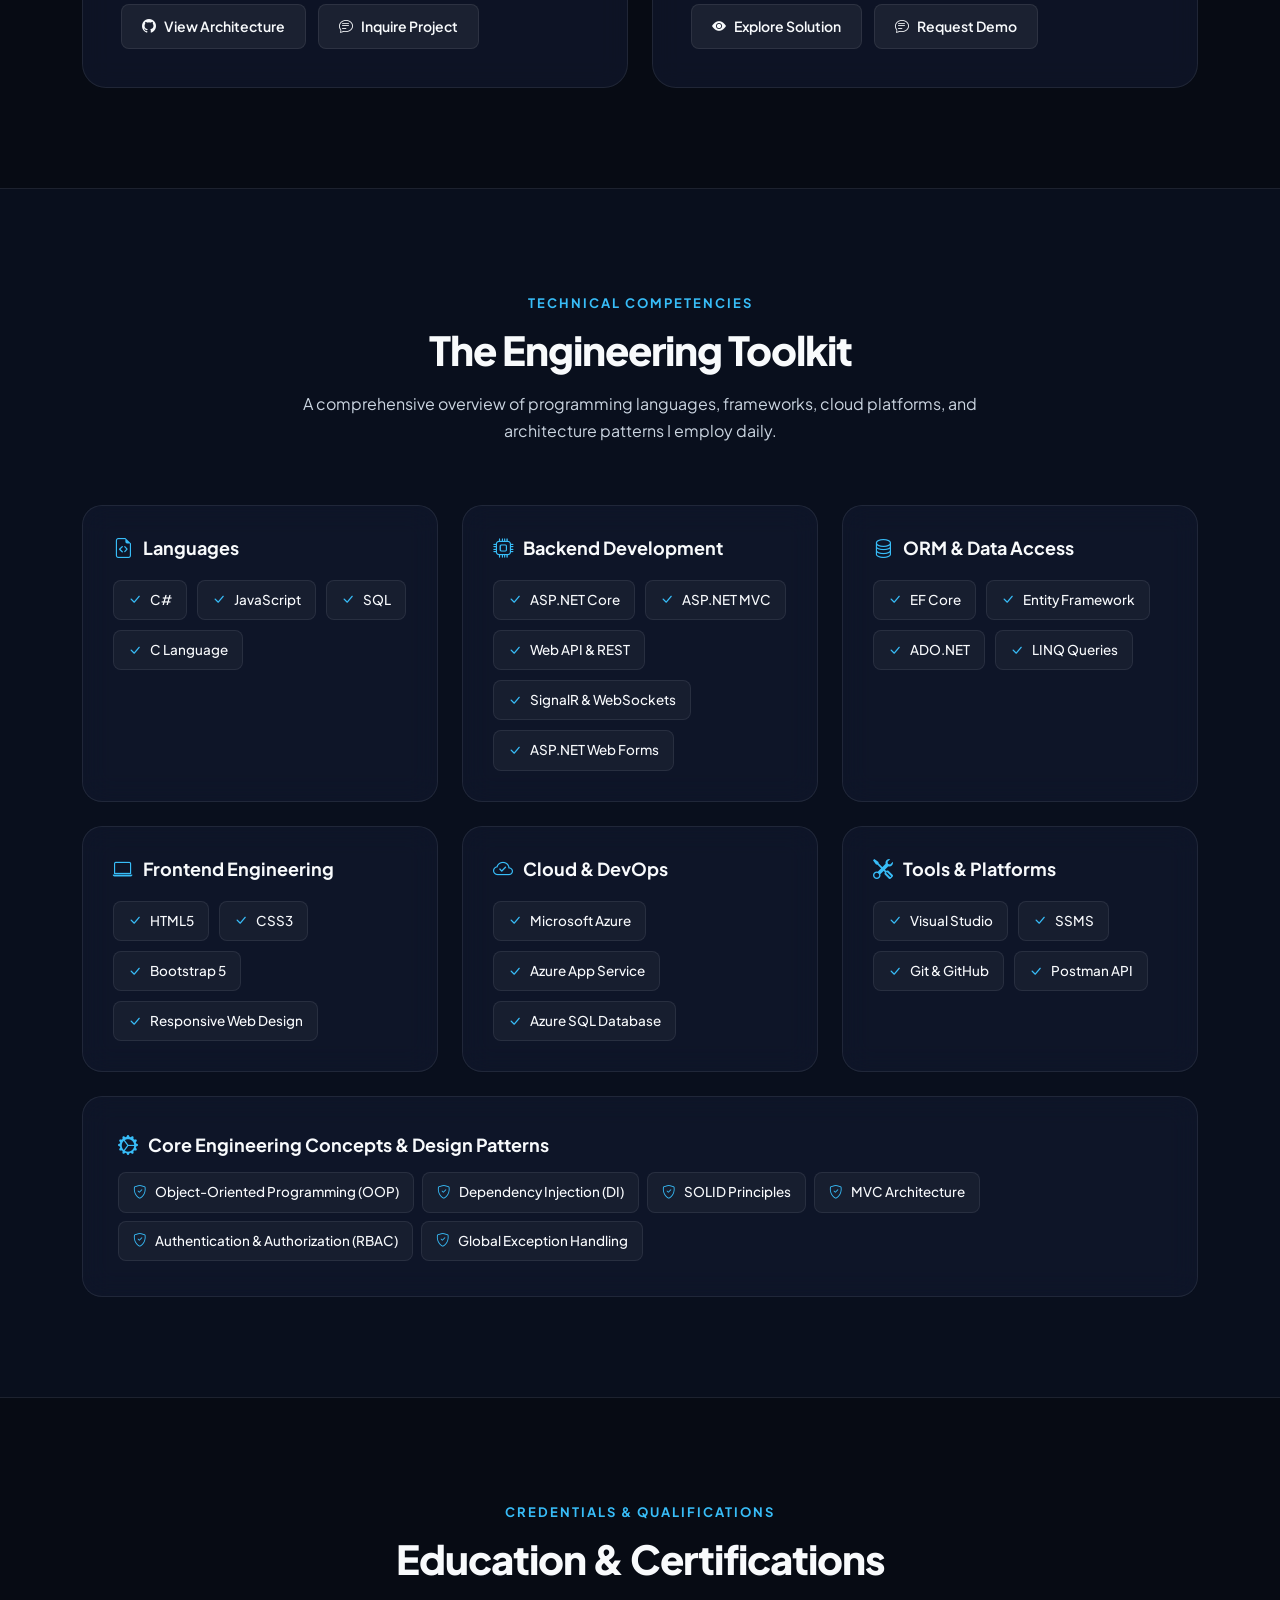
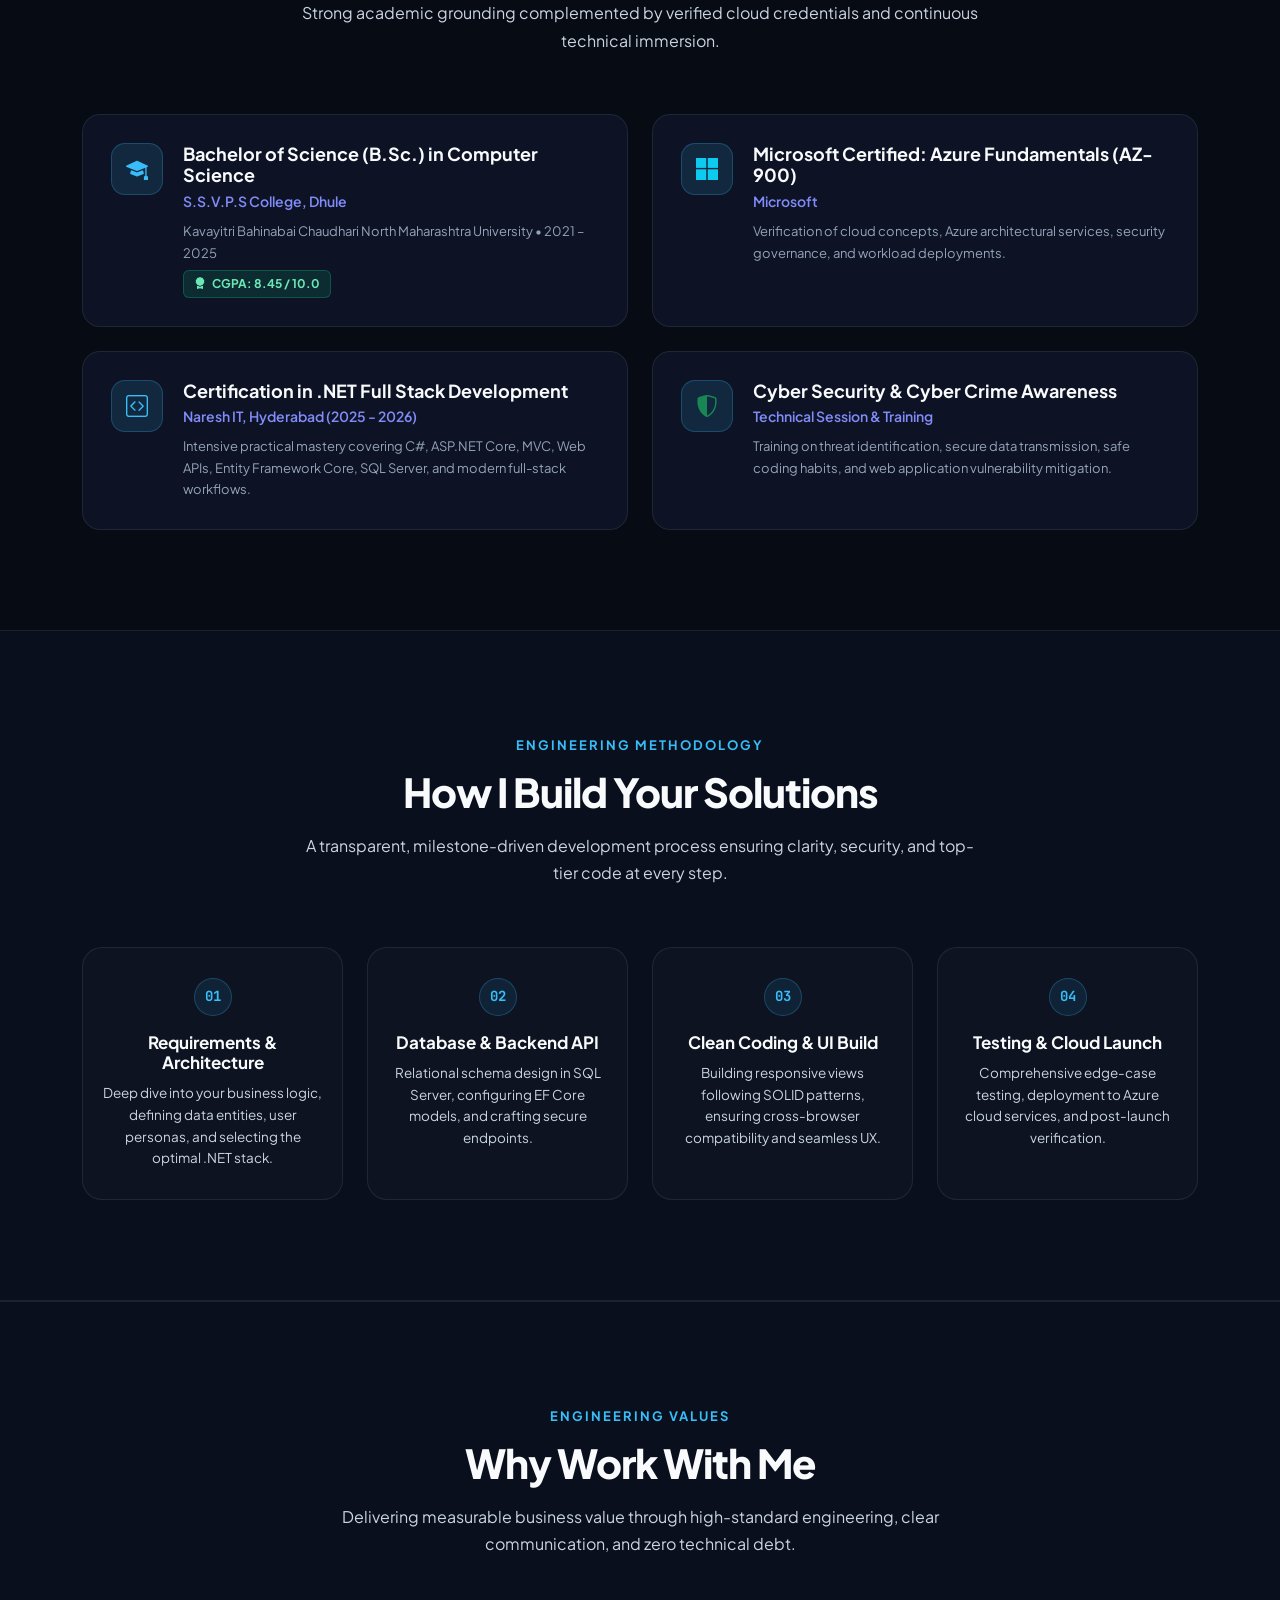
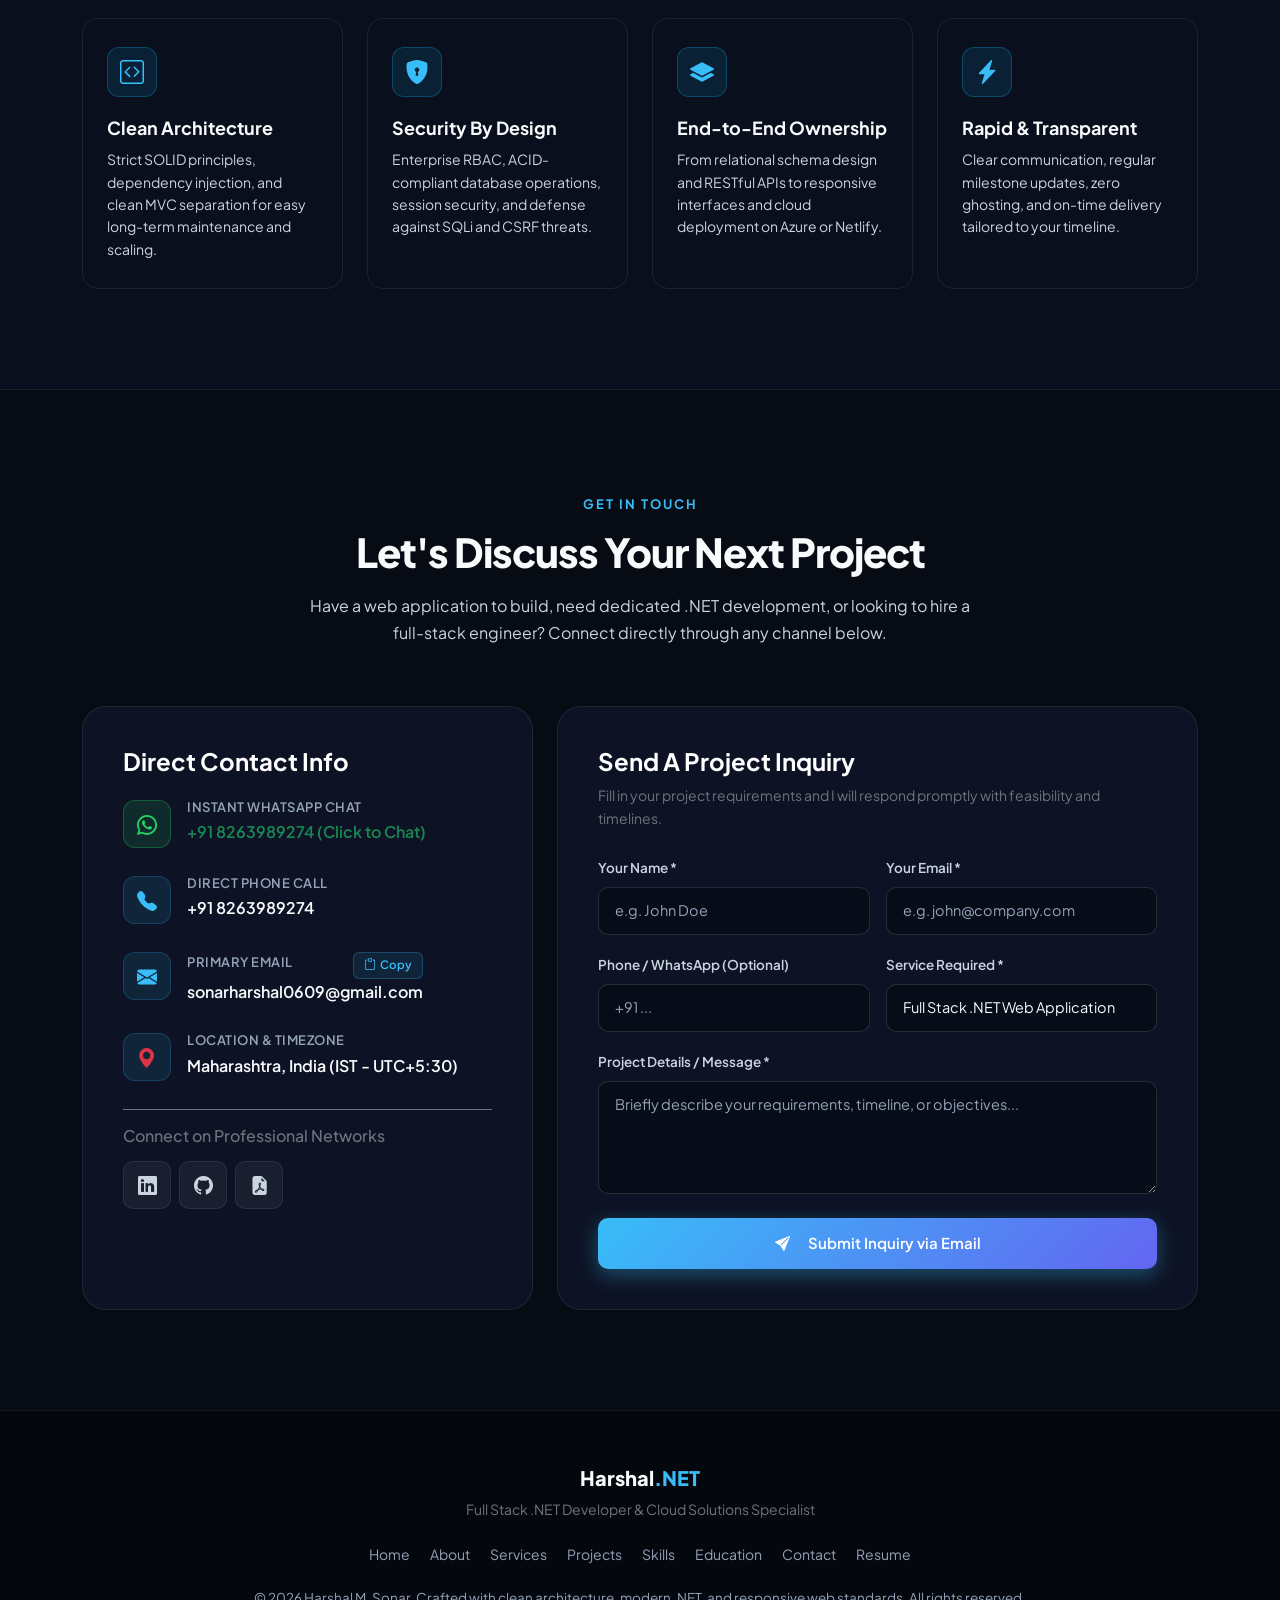
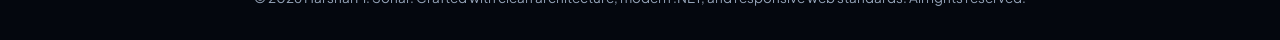
==== commit 6b7d1941: "Remove floating round WhatsApp button per user request" ====
--- a/index.html
+++ b/index.html
@@ -1181,13 +1181,6 @@
         <i class="bi bi-chevron-up"></i>
     </a>
 
-    <!-- Floating Quick WhatsApp Chat Action -->
-    <a href="https://wa.me/918263989274?text=Hi%20Harshal,%20I%20visited%20your%20portfolio%20and%20would%20like%20to%20discuss%20a%20project"
-       target="_blank" rel="noopener noreferrer" class="floating-whatsapp-btn" aria-label="Chat on WhatsApp" title="Chat on WhatsApp">
-        <i class="bi bi-whatsapp"></i>
-        <span class="floating-whatsapp-tooltip">Chat on WhatsApp</span>
-    </a>
-
     <!-- Floating Global Toast Notification -->
     <div id="globalToast" class="global-toast" role="status" aria-live="polite"></div>
 
--- a/style.css
+++ b/style.css
@@ -1455,57 +1455,7 @@
     color: #4ade80;
 }
 
-/* 5. Floating WhatsApp Instant Connect */
-.floating-whatsapp-btn {
-    position: fixed;
-    bottom: 30px;
-    left: 30px;
-    width: 52px;
-    height: 52px;
-    border-radius: 50%;
-    background: #25d366;
-    color: #ffffff;
-    display: flex;
-    align-items: center;
-    justify-content: center;
-    font-size: 26px;
-    box-shadow: 0 6px 20px rgba(37, 211, 102, 0.45);
-    z-index: 1020;
-    transition: all 0.3s ease;
-    text-decoration: none;
-}
-
-.floating-whatsapp-btn:hover {
-    transform: scale(1.1);
-    color: #ffffff;
-    box-shadow: 0 8px 26px rgba(37, 211, 102, 0.6);
-}
-
-.floating-whatsapp-tooltip {
-    position: absolute;
-    left: 64px;
-    background: rgba(15, 23, 42, 0.95);
-    backdrop-filter: blur(8px);
-    color: #ffffff;
-    padding: 6px 14px;
-    border-radius: 8px;
-    font-size: 12.5px;
-    font-weight: 600;
-    white-space: nowrap;
-    border: 1px solid rgba(37, 211, 102, 0.3);
-    opacity: 0;
-    pointer-events: none;
-    transform: translateX(-10px);
-    transition: all 0.25s ease;
-    box-shadow: 0 4px 15px rgba(0, 0, 0, 0.5);
-}
-
-.floating-whatsapp-btn:hover .floating-whatsapp-tooltip {
-    opacity: 1;
-    transform: translateX(0);
-}
-
-/* 6. Global Floating Toast Notification */
+/* 5. Global Floating Toast Notification */
 .global-toast {
     position: fixed;
     bottom: 40px;
@@ -1532,16 +1482,4 @@
     transform: translateX(-50%) translateY(0);
 }
 
-@media (max-width: 576px) {
-    .floating-whatsapp-btn {
-        bottom: 20px;
-        left: 20px;
-        width: 46px;
-        height: 46px;
-        font-size: 22px;
-    }
-    .floating-whatsapp-tooltip {
-        display: none;
-    }
-}
-
+
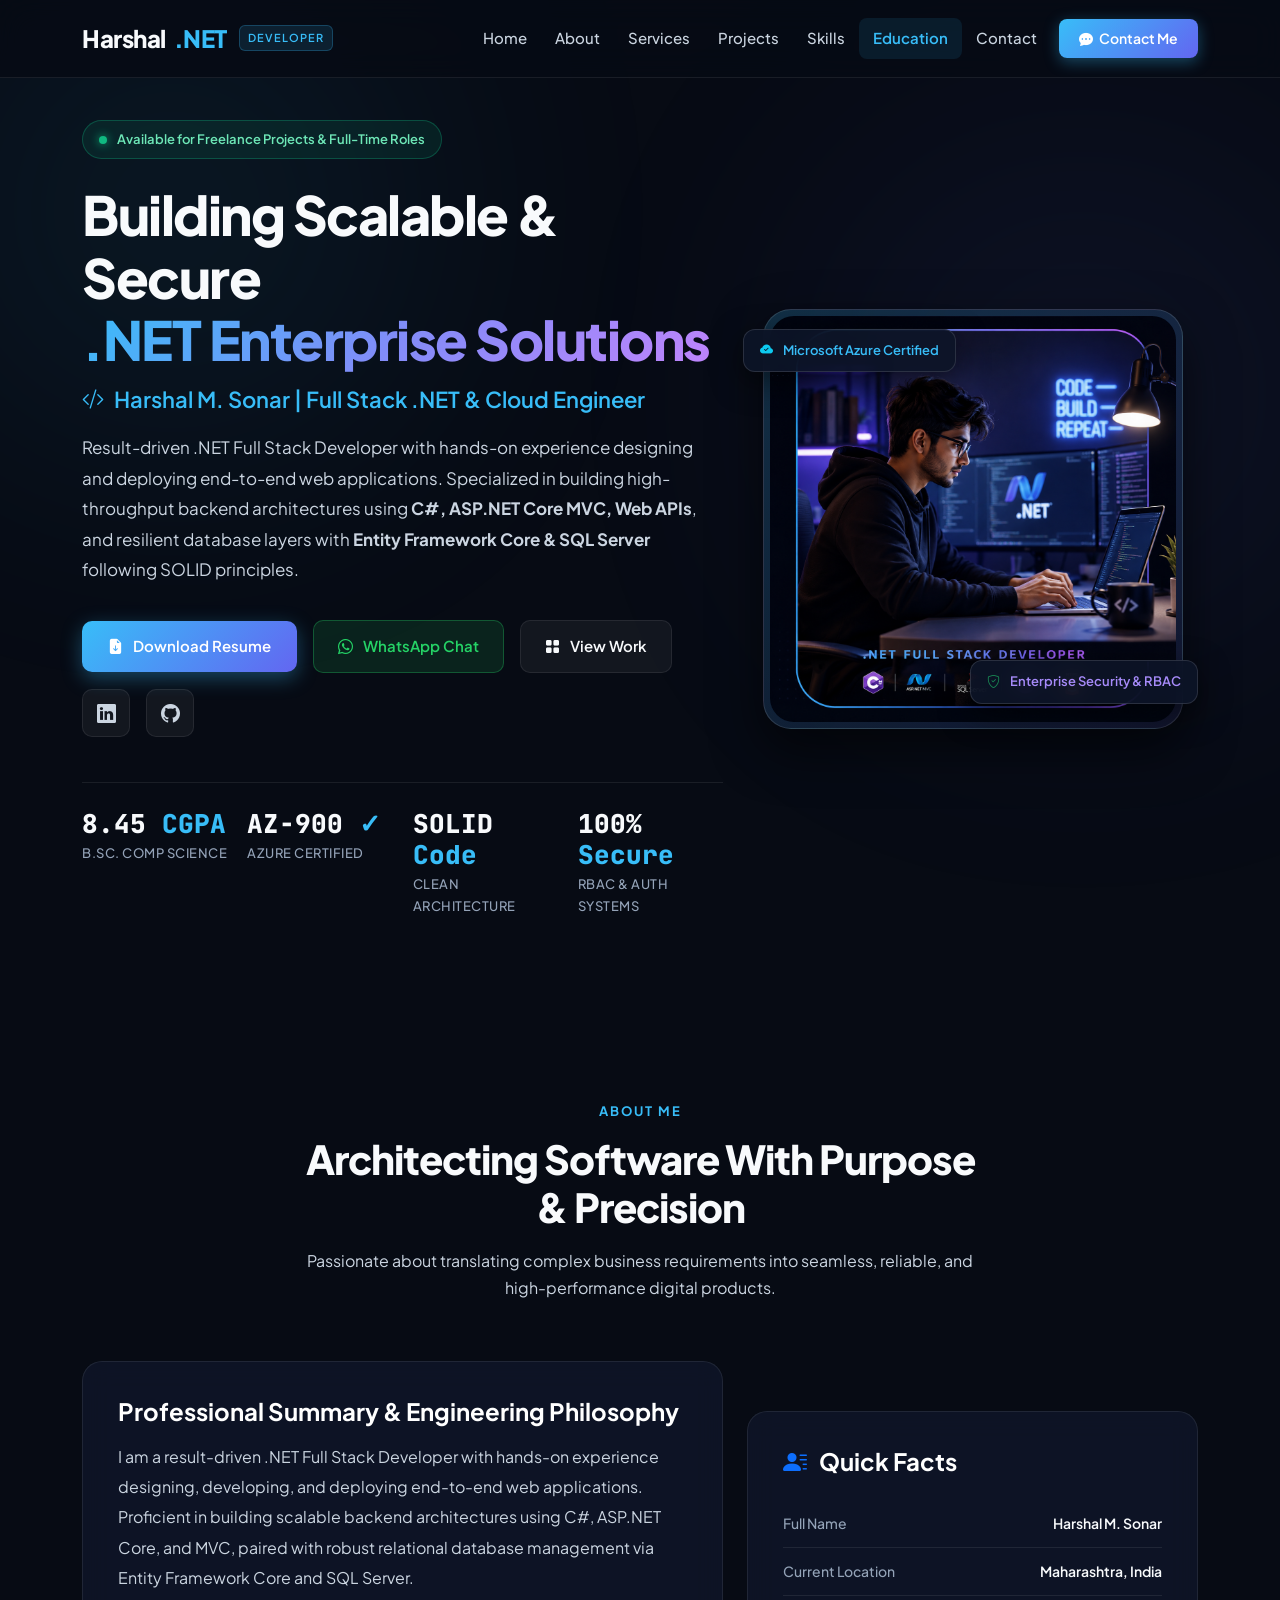
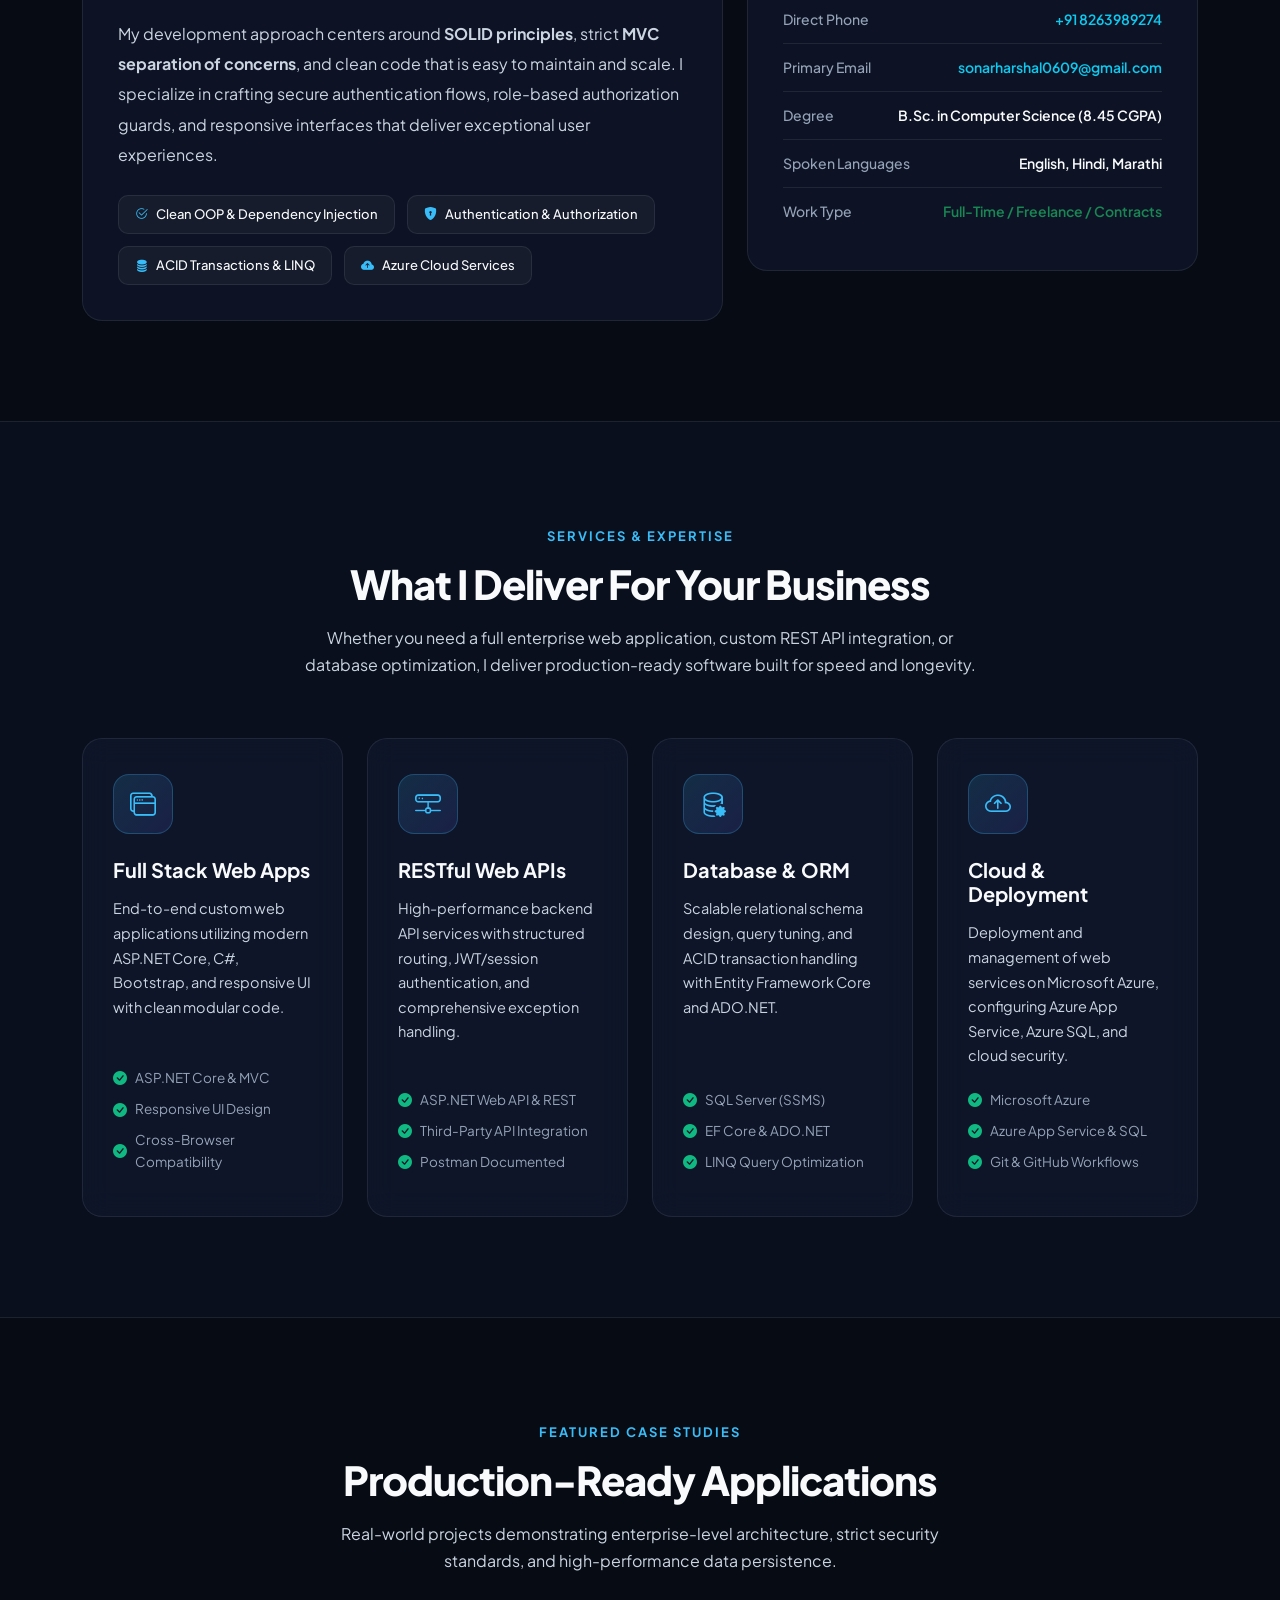
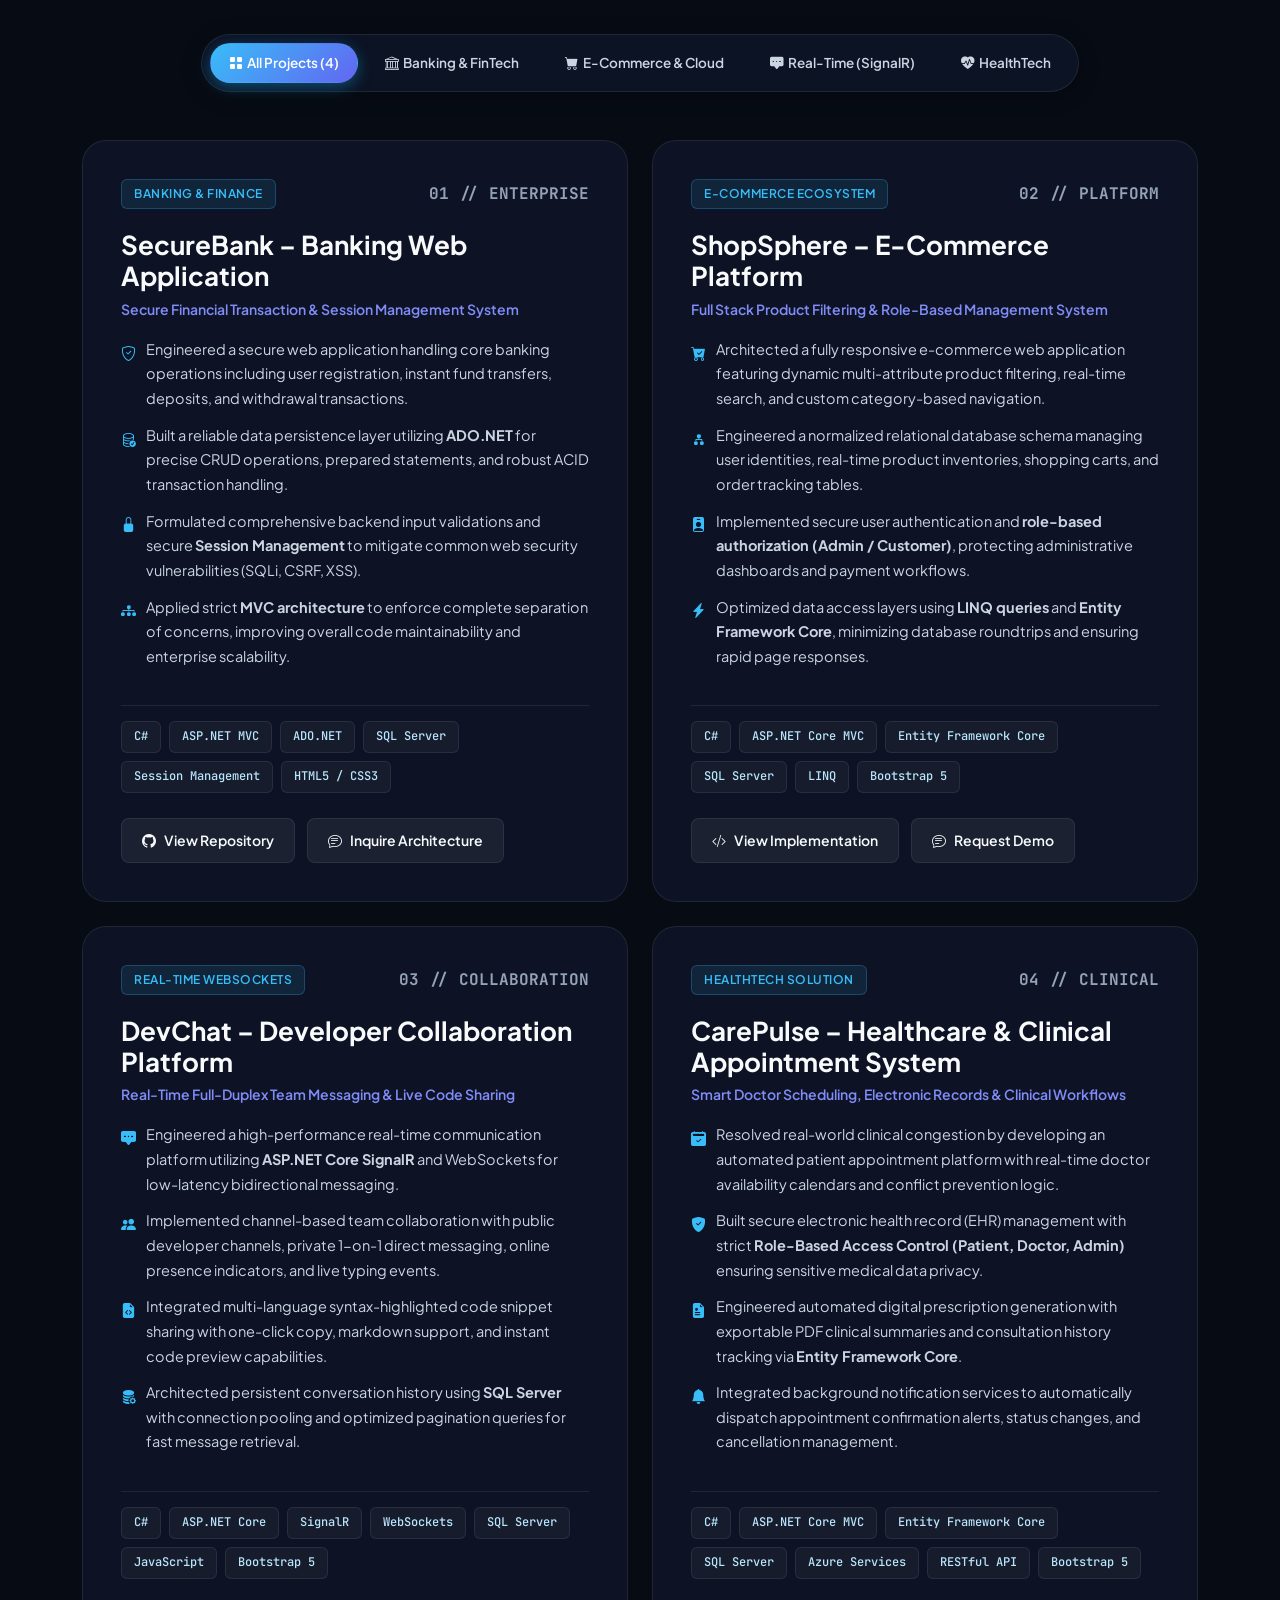
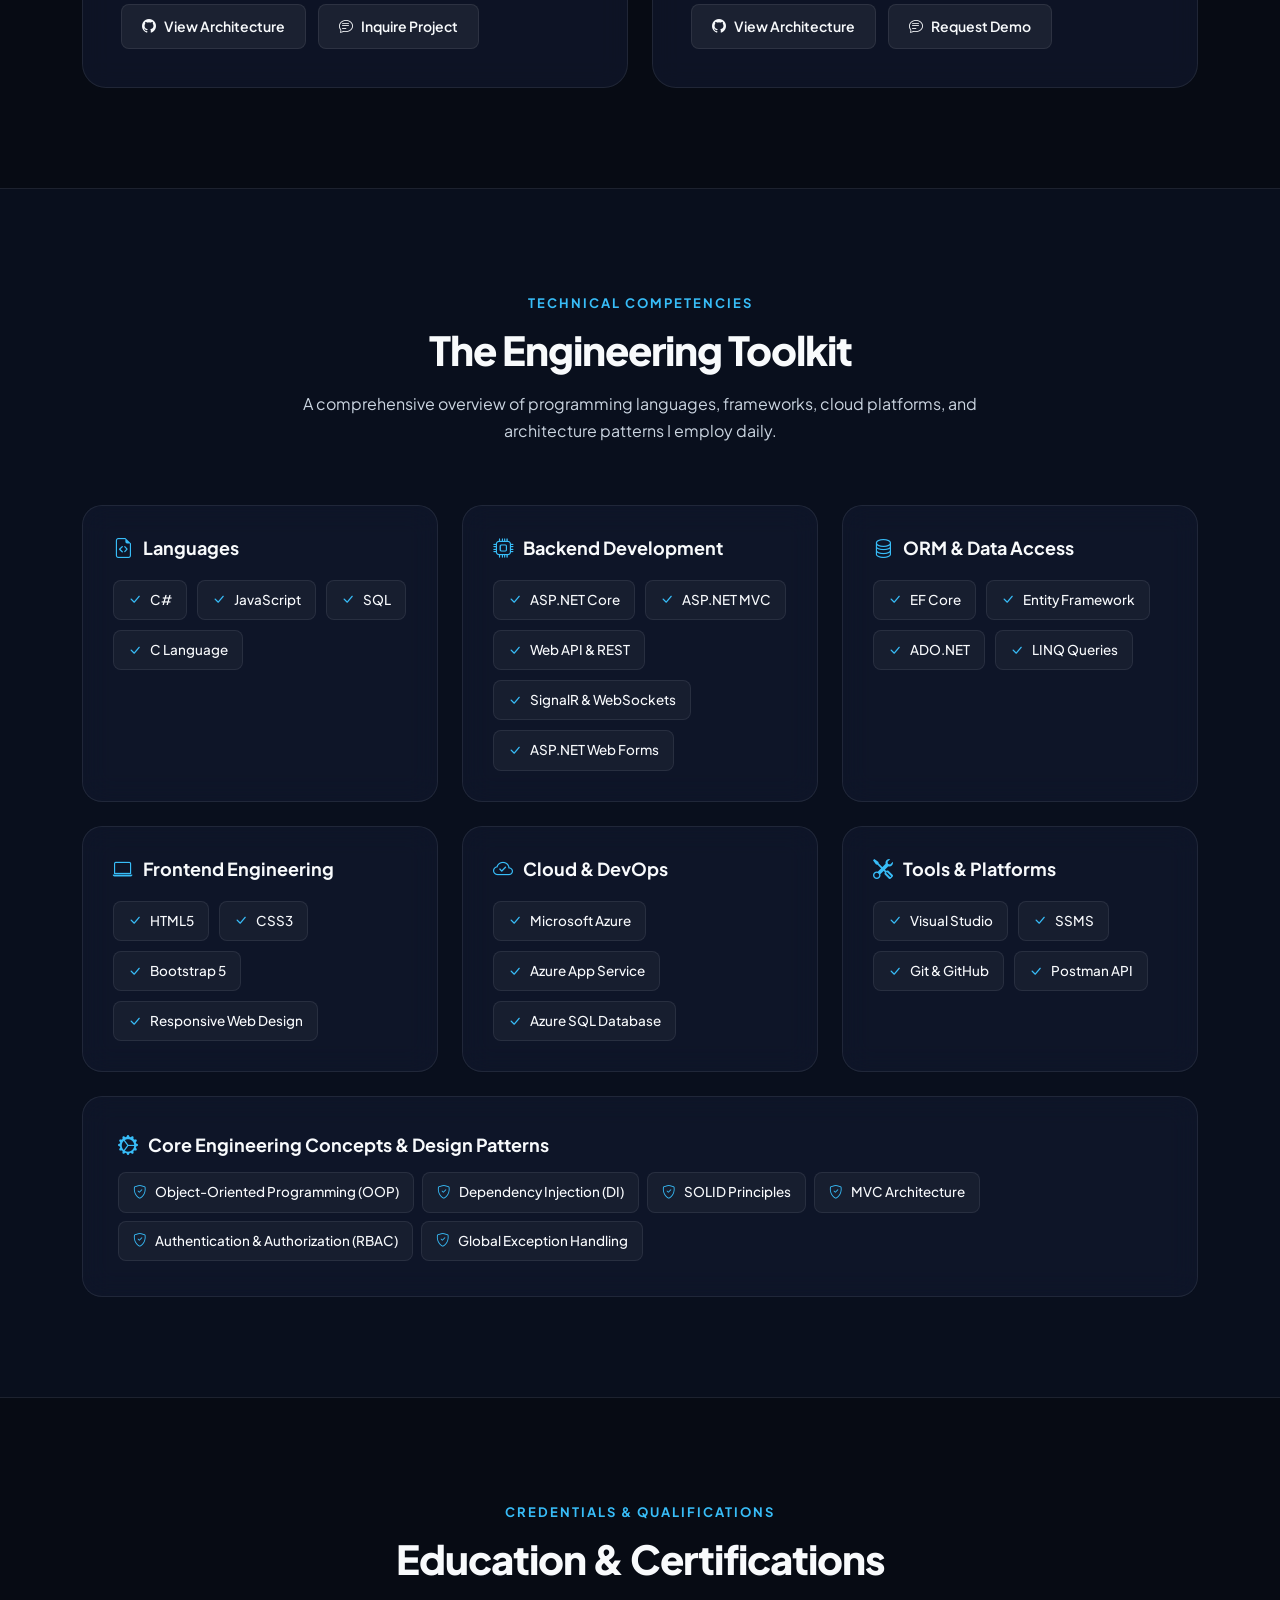
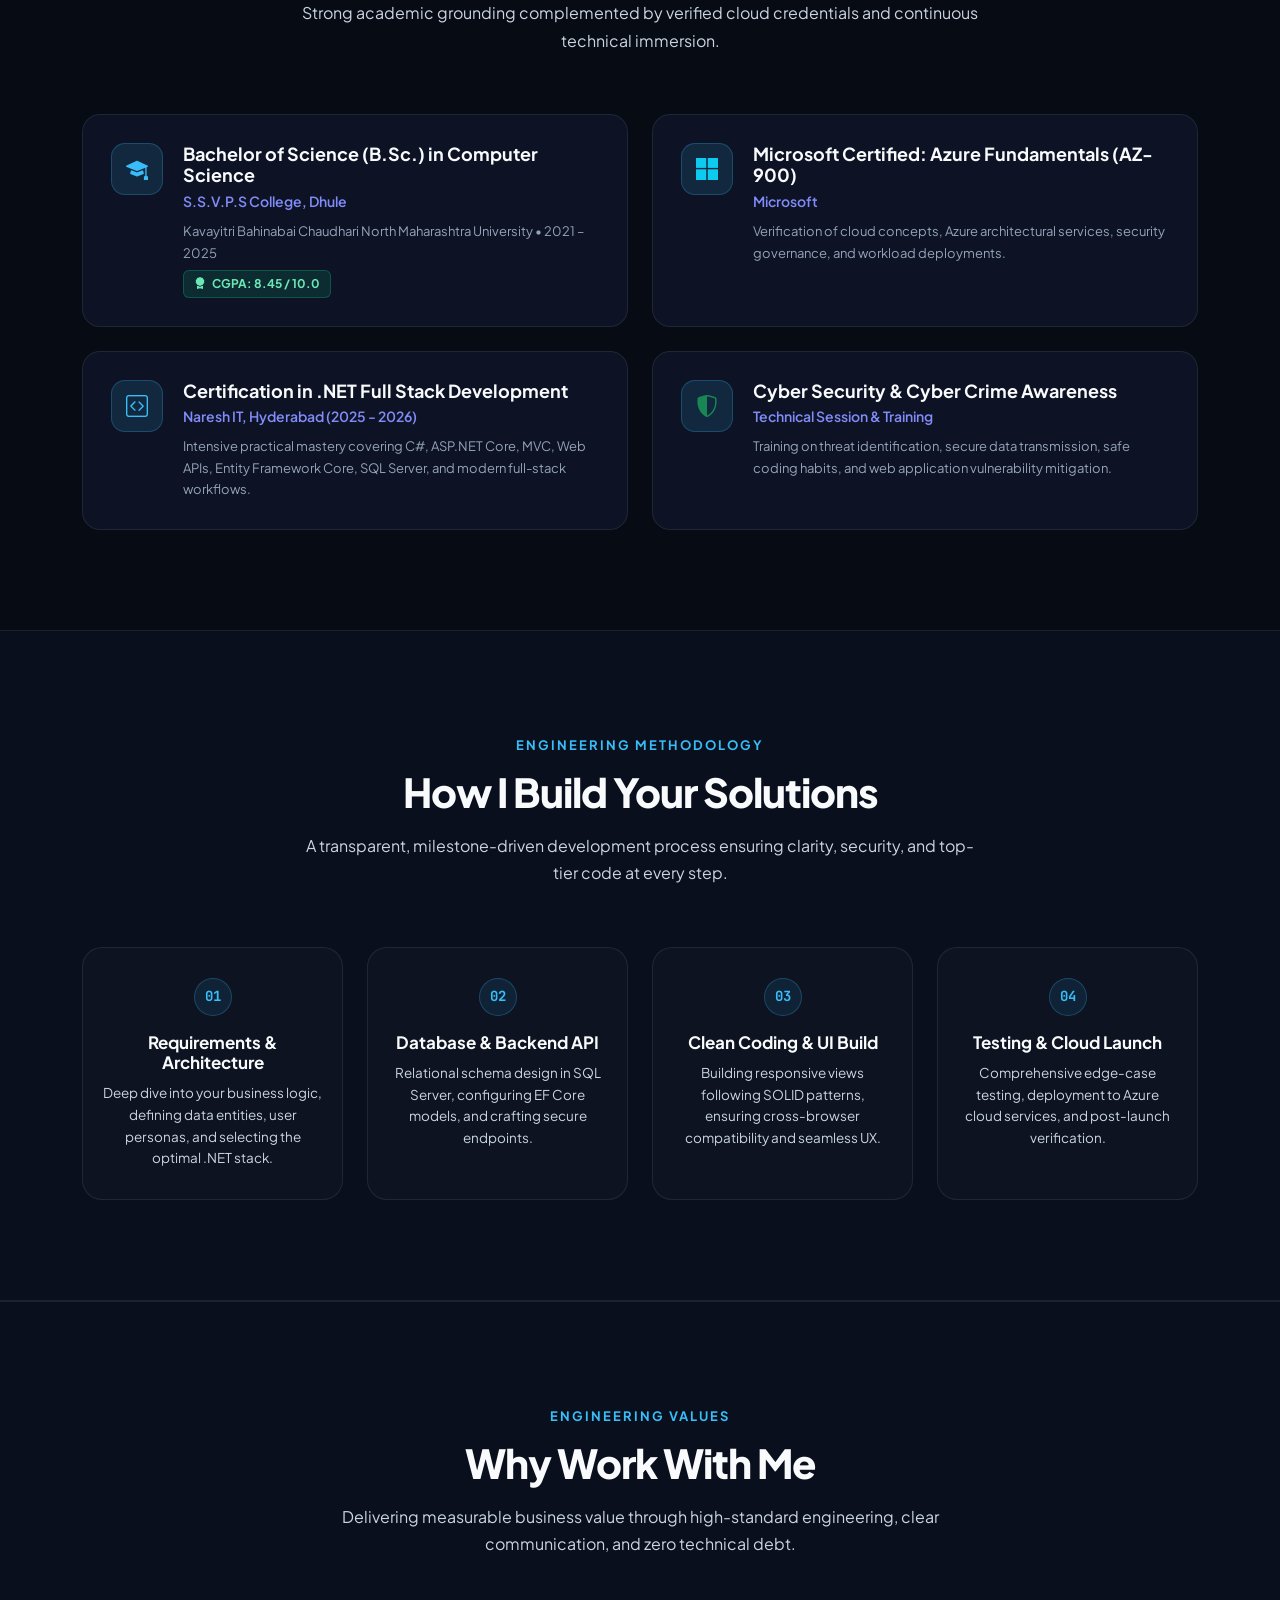
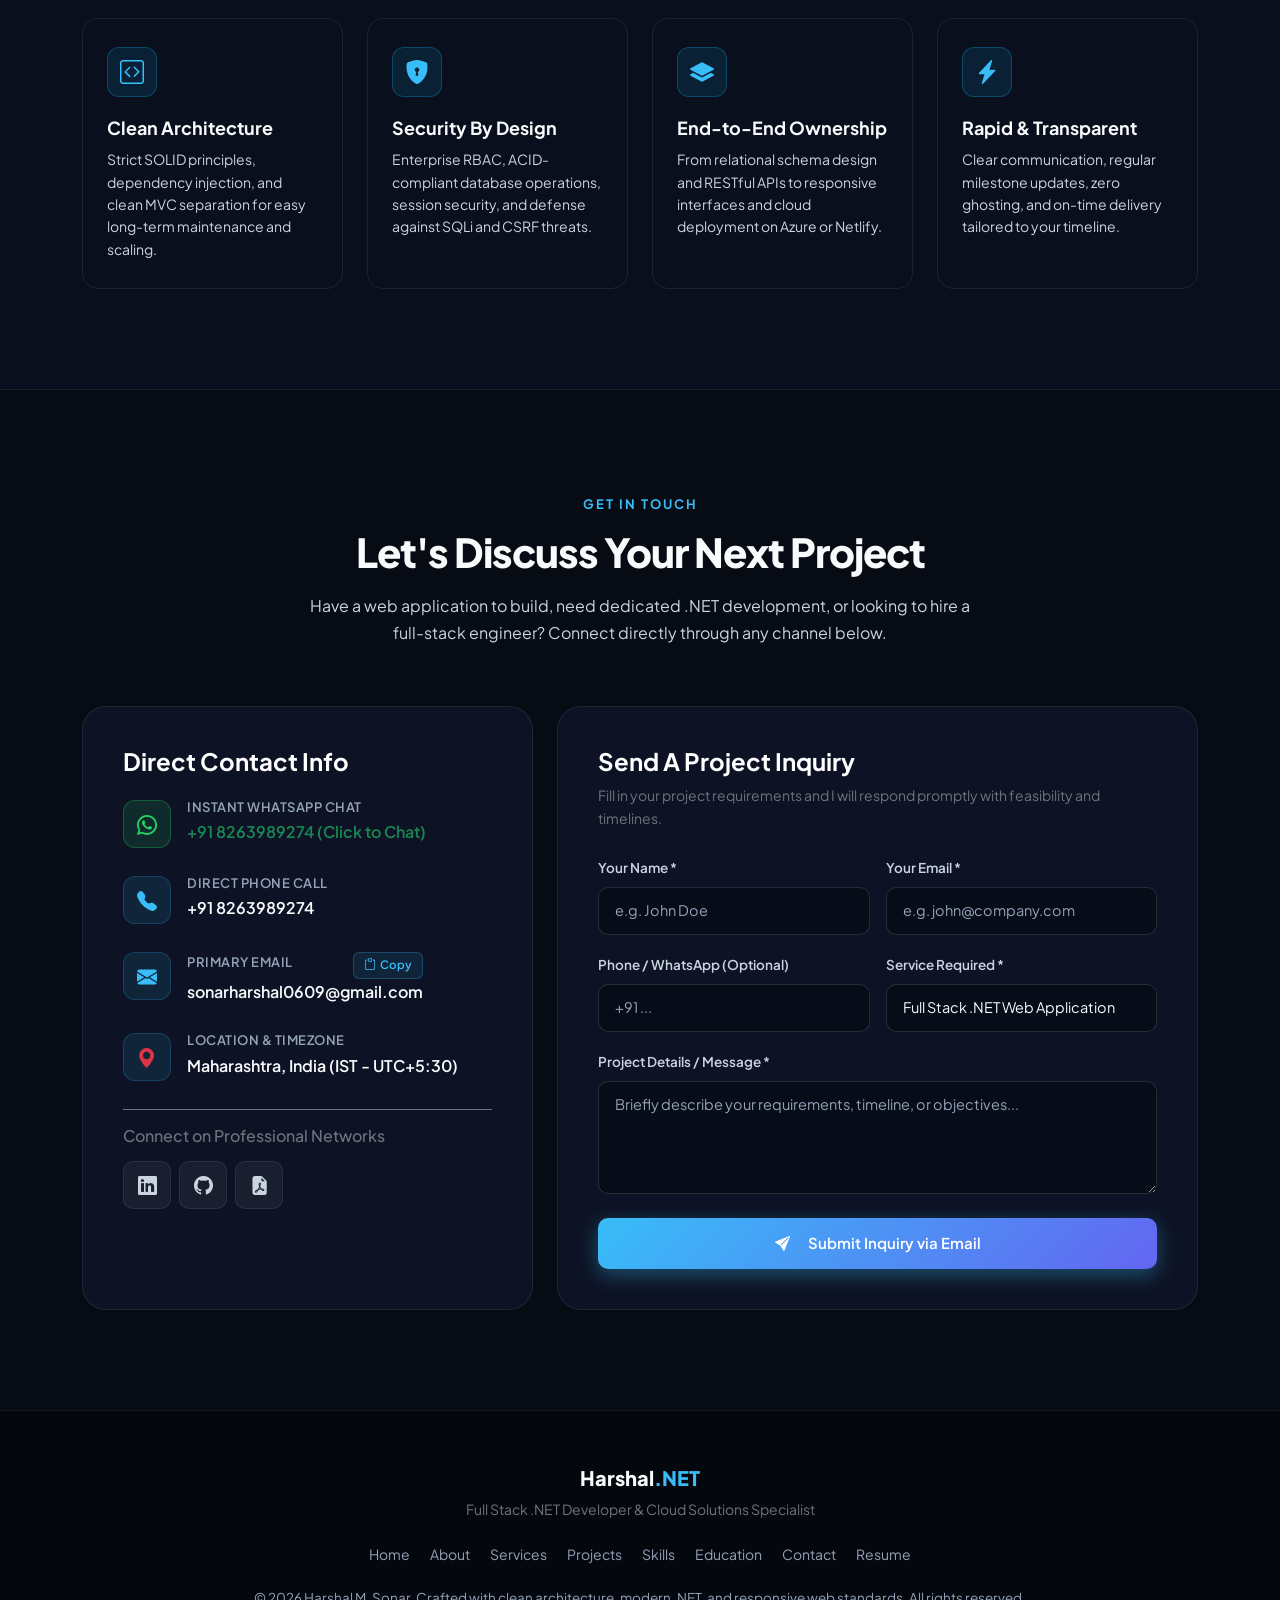
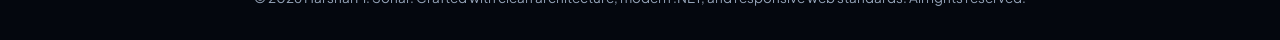
==== commit 6949070b: "Update CarePulse project GitHub repository link to https://github.com/harshalsonar-dev/CarePulse" ====
--- a/index.html
+++ b/index.html
@@ -159,7 +159,7 @@
                             <i class="bi bi-linkedin"></i>
                         </a>
 
-                        <a href="https://github.com/banksystembg/BankSystem?tab=readme-ov-file"
+                        <a href="https://github.com/harshalsonar-dev"
                             target="_blank" rel="noopener noreferrer" class="social-btn" aria-label="GitHub Profile">
                             <i class="bi bi-github"></i>
                         </a>
@@ -184,7 +184,6 @@
                             <p>RBAC &amp; Auth Systems</p>
                         </div>
                     </div>
-
                 </div>
 
                 <!-- Profile Card & Interactive Tech Badges -->
@@ -205,10 +204,8 @@
                         <div class="profile-frame">
                             <img src="My_Image.png" class="profile-img" alt="Harshal M. Sonar - .NET Developer Profile Photo">
                         </div>
-
-                    </div>
-                </div>
-
+                    </div>
+                </div>
             </div>
         </div>
     </section>
@@ -468,7 +465,7 @@
                         </div>
 
                         <div class="project-actions">
-                            <a href="https://github.com/banksystembg/BankSystem?tab=readme-ov-file" target="_blank" rel="noopener noreferrer" class="btn-project-link">
+                            <a href="https://github.com/harshalsonar-dev" target="_blank" rel="noopener noreferrer" class="btn-project-link">
                                 <i class="bi bi-github"></i> View Repository
                             </a>
                             <a href="#contact" class="btn-project-link">
@@ -520,7 +517,7 @@
                         </div>
 
                         <div class="project-actions">
-                            <a href="https://github.com/banksystembg/BankSystem?tab=readme-ov-file" target="_blank" rel="noopener noreferrer" class="btn-project-link">
+                            <a href="https://github.com/harshalsonar-dev" target="_blank" rel="noopener noreferrer" class="btn-project-link">
                                 <i class="bi bi-code-slash"></i> View Implementation
                             </a>
                             <a href="#contact" class="btn-project-link">
@@ -573,7 +570,7 @@
                         </div>
 
                         <div class="project-actions">
-                            <a href="https://github.com/banksystembg/BankSystem?tab=readme-ov-file" target="_blank" rel="noopener noreferrer" class="btn-project-link">
+                            <a href="https://github.com/harshalsonar-dev/DevChat.Client" target="_blank" rel="noopener noreferrer" class="btn-project-link">
                                 <i class="bi bi-github"></i> View Architecture
                             </a>
                             <a href="#contact" class="btn-project-link">
@@ -626,8 +623,8 @@
                         </div>
 
                         <div class="project-actions">
-                            <a href="https://github.com/banksystembg/BankSystem?tab=readme-ov-file" target="_blank" rel="noopener noreferrer" class="btn-project-link">
-                                <i class="bi bi-eye-fill"></i> Explore Solution
+                            <a href="https://github.com/harshalsonar-dev/CarePulse" target="_blank" rel="noopener noreferrer" class="btn-project-link">
+                                <i class="bi bi-github"></i> View Architecture
                             </a>
                             <a href="#contact" class="btn-project-link">
                                 <i class="bi bi-chat-text"></i> Request Demo
@@ -1070,7 +1067,7 @@
                                     target="_blank" rel="noopener noreferrer" class="social-btn" aria-label="LinkedIn">
                                     <i class="bi bi-linkedin"></i>
                                 </a>
-                                <a href="https://github.com/banksystembg/BankSystem?tab=readme-ov-file"
+                                <a href="https://github.com/harshalsonar-dev"
                                     target="_blank" rel="noopener noreferrer" class="social-btn" aria-label="GitHub">
                                     <i class="bi bi-github"></i>
                                 </a>
